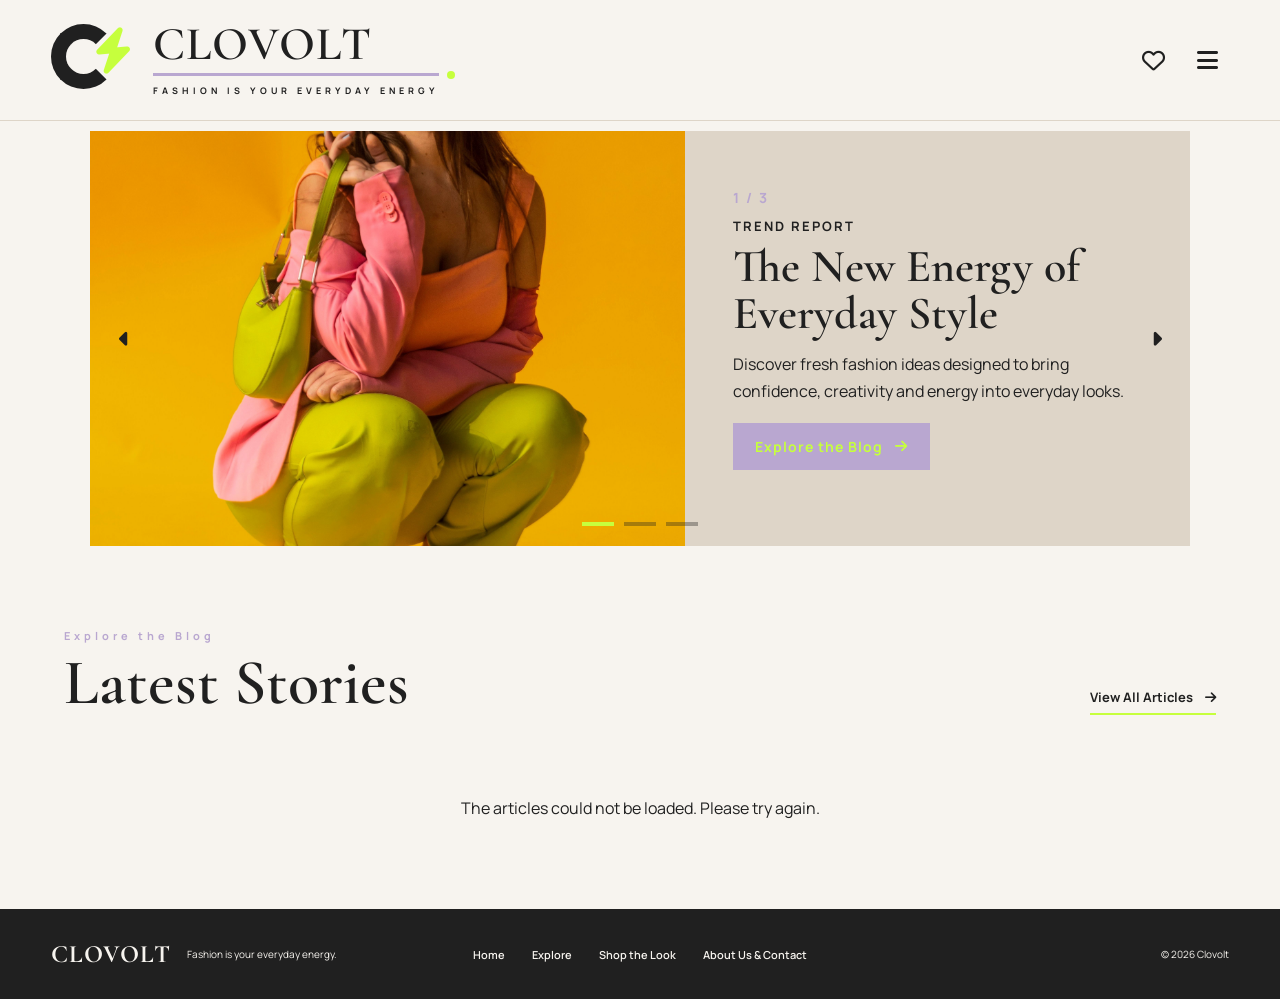
==== index.html @ 27a85ab6 "Add latest stories section A grid that everyday shows 3 different articles from articles.json" ====
<!DOCTYPE html>
<html lang="en">
    <head>
        <meta charset="UTF-8">

        <meta
            name="viewport"
            content="width=device-width, initial-scale=1.0"
        >


        <title>Clovolt | Fashion Blog</title>

        <link rel="preconnect" href="https://fonts.googleapis.com">

        <link
            rel="preconnect"
            href="https://fonts.gstatic.com"
            crossorigin
        >

        <link
            href="https://fonts.googleapis.com/css2?family=Cormorant+Garamond:wght@400;500;600;700&family=Manrope:wght@400;500;600;700&display=swap"
            rel="stylesheet"
        >

        <link
            rel="stylesheet"
            href="https://cdnjs.cloudflare.com/ajax/libs/font-awesome/6.7.2/css/all.min.css"
        >

        <link rel="stylesheet" href="css/style.css">
        <link rel="stylesheet" href="css/header.css">
        <link rel="stylesheet" href="css/footer.css">
    </head>

    <body>
        <div id="header-container"></div>

        <main>
            <section
                class="hero-carousel"
                id="hero-carousel"
                aria-label="Featured fashion stories">

                <div class="carousel-slides">
                    <article 
                        class="carousel-slide active"
                        aria-hidden="false">

                        <div class="slide-content">
                            <span class="slide-number">1 / 3</span>

                            <p class="slide-category">TREND REPORT</p>

                            <h1>The New Energy of Everyday Style</h1>

                            <p class="slide-description">
                                Discover fresh fashion ideas designed to bring
                                confidence, creativity and energy into everyday looks.
                            </p>

                            <a class="slide-link" href="explore.html">
                                Explore the Blog
                                <i
                                    class="fa-solid fa-arrow-right"
                                    aria-hidden="true"
                                ></i>
                            </a>
                        </div>

                        <div class="slide-image">
                            <img
                                src="images/hero/everyday-style.jpg"
                                alt="Everyday fashion style"
                                fetchpriority="high"
                            >
                        </div>
                    </article>

                    <article
                        class="carousel-slide"
                        aria-hidden="true">

                        <div class="slide-content">
                            <span class="slide-number">2 / 3</span>

                            <p class="slide-category">STYLE GUIDE</p>

                            <h2>Build a Wardrobe That Feels Like You</h2>

                            <p class="slide-description">
                                Create versatile outfits by combining timeless
                                pieces with details that express your personality.
                            </p>

                            <a class="slide-link" href="explore.html">
                                Read the Guide
                                <i
                                    class="fa-solid fa-arrow-right"
                                    aria-hidden="true"
                                ></i>
                            </a>
                        </div>

                        <div class="slide-image">
                            <img
                                src="images/hero/personal-wardrobe.jpg"
                                alt="A curated modern wardrobe"
                            >
                        </div>
                    </article>

                    <article
                        class="carousel-slide"
                        aria-hidden="true">

                        <div class="slide-content">
                            <span class="slide-number">3 / 3</span>

                            <p class="slide-category">SHOP THE LOOK</p>

                            <h2>Modern Minimalism, Styled Your Way</h2>

                            <p class="slide-description">
                                Explore a complete curated outfit and discover
                                the individual pieces behind the look.
                            </p>

                            <a class="slide-link" href="shop-the-look.html">
                                Shop the Look
                                <i
                                    class="fa-solid fa-arrow-right"
                                    aria-hidden="true"
                                ></i>
                            </a>
                        </div>

                        <div class="slide-image">
                            <img
                                src="images/hero/modern-minimalist.jpg"
                                alt="A modern minimalist outfit"
                            >
                        </div>
                    </article>
                </div>

                <button
                    class="carousel-arrow previous-slide"
                    type="button"
                    aria-label="Previous slide">

                    <i
                        class="fa-solid fa-caret-left"
                        aria-hidden="true"
                    ></i>
                </button>

                <button
                    class="carousel-arrow next-slide"
                    type="button"
                    aria-label="Next slide">

                    <i
                        class="fa-solid fa-caret-right"
                        aria-hidden="true"
                    ></i>
                </button>

                <div
                    class="carousel-indicators"
                    aria-label="Choose a slide">

                    <button
                        class="carousel-indicator active"
                        type="button"
                        data-slide-index="0"
                        aria-label="Show slide 1"
                        aria-current="true"
                    ></button>

                    <button
                        class="carousel-indicator"
                        type="button"
                        data-slide-index="1"
                        aria-label="Show slide 2"
                    ></button>

                    <button
                        class="carousel-indicator"
                        type="button"
                        data-slide-index="2"
                        aria-label="Show slide 3"
                    ></button>
                </div>
            </section>

            <section class="latest-posts">
                <div class="section-heading">
                    <div>
                        <p class="section-label">Explore the Blog</p>
                        <h2>Latest Stories</h2>
                    </div>

                    <a class="view-all-link" href="explore.html">
                        View All Articles

                        <i
                            class="fa-solid fa-arrow-right"
                            aria-hidden="true"
                        ></i>
                    </a>
                </div>

                <div
                    class="articles-grid"
                    id="latest-articles">

                    <p class="loading-message">
                        Loading latest articles...
                    </p>
                </div>
            </section>
        </main>

        <div id="footer-container"></div>

        <script src="js/header.js"></script>
        <script src="js/footer.js"></script>
        <script src="js/main.js"></script>
    </body>
</html>
---- css/style.css ----
:root {
    --warm-white: #f7f4ef;
    --charcoal-black: #202020;
    --soft-beige: #ded5c8;
    --electric-lime: #c6ff3d;
    --muted-lavender: #b9a7d0;

    --heading-font: "Cormorant Garamond", serif;
    --body-font: "Manrope", sans-serif;
}

* {
    margin: 0;
    padding: 0;
    box-sizing: border-box;
}

html {
    scroll-behavior: smooth;
}

body {
    background-color: var(--warm-white);
    color: var(--charcoal-black);
    font-family: var(--body-font);
    min-height: 100vh;
    display: flex;
    flex-direction: column;
}

main {
    flex: 1;
}

h1,
h2,
h3,
h4,
h5,
h6 {
    font-family: var(--heading-font);
}

a {
    text-decoration: none;
    color: inherit;
}

button {
    background: none;
    border: none;
    font: inherit;
    cursor: pointer;
}

.hero-carousel {
    position: relative;
    width: min(1100px, calc(100% - 48px));
    margin: 10px auto 32px;
    overflow: hidden;
    background-color: var(--soft-beige);
}

.carousel-slides {
    position: relative;
}

.carousel-slide {
    display: none;
    grid-template-columns: 1fr 0.85fr;
    height: 415px;
}

.carousel-slide.active {
    display: grid;
}

.slide-content {
    display: flex;
    flex-direction: column;
    justify-content: center;
    align-items: flex-start;
    padding: 28px 48px 48px;
}

.carousel-slide:nth-child(odd) .slide-image {
    order: -1;
}

.slide-image {
    height: 100%;
    overflow: hidden;
}

.slide-image img {
    width: 100%;
    height: 100%;
    object-fit: cover;
    object-position: center;
    display: block;
}

.slide-number {
    margin-bottom: 10px;
    color: var(--muted-lavender);
    font-size: 14px;
    font-weight: 700;
    letter-spacing: 2px;
}

.slide-category {
    margin-bottom: 8px;
    color: var(--charcoal-black);
    font-size: 13px;
    font-weight: 700;
    letter-spacing: 2px;
}

.slide-content h1,
.slide-content h2 {
    max-width: 480px;
    margin-bottom: 14px;
    color: var(--charcoal-black);
    font-size: 46px;
    font-weight: 600;
    line-height: 47px;
}

.slide-description {
    max-width: 480px;
    margin-bottom: 18px;
    color: var(--charcoal-black);
    font-size: 16px;
    line-height: 27px;
}

.slide-link {
    display: inline-flex;
    align-items: center;
    gap: 12px;
    padding: 14px 22px;
    background-color: var(--muted-lavender);
    color: var(--electric-lime);
    font-size: 14px;
    font-weight: 700;
    letter-spacing: 1px;
    transition: 
        background-color 0.3s ease,
        color 0.3s ease,
        transform 0.3s ease;
}

.slide-link:hover {
    background-color: var(--electric-lime);
    color: var(--muted-lavender);
    transform: translateY(-2px);
}

.carousel-arrow {
    position: absolute;
    top: 50%;
    z-index: 2;
    width: 48px;
    height: 48px;
    background-color: transparent;
    color: var(--charcoal-black);
    font-size: 22px;
    transform: translateY(-50%);
    transition: 
        background-color 0.3s ease,
        color 0.3s ease;
}

.carousel-arrow:hover {
    color: var(--muted-lavender);
    background-color: var(--electric-lime);
}

.previous-slide {
    left: 10px;
}

.next-slide {
    right: 10px;
}

.carousel-indicators {
    position: absolute;
    bottom: 20px;
    left: 50%;
    z-index: 2;
    display: flex;
    gap: 10px;
    transform: translateX(-50%);
}

.carousel-indicator {
    width: 32px;
    height: 4px;
    background-color: var(--charcoal-black);
    opacity: 0.35;
    transition: 
        background-color 0.3s ease,
        opacity 0.3s ease;
}

.carousel-indicator.active {
    background-color: var(--electric-lime);
    opacity: 1;
}

.carousel-indicator:hover {
    opacity: 1;
}

.slide-link:focus-visible,
.carousel-arrow:focus-visible,
.carousel-indicator:focus-visible {
    outline: 3px solid var(--electric-lime);
    outline-offset: 3px;
}

.latest-posts {
    width: min(1400px, 90%);
    margin: 0 auto;
    padding: 50px 0 50px;
}

.section-heading {
    margin-bottom: 42px;
    display: flex;
    justify-content: space-between;
    align-items: end;
    gap: 30px;
}

.section-label {
    color: var(--muted-lavender);
    letter-spacing: 4px;
    font-size: 11px;
    font-weight: 700;
    margin-bottom: 8px;
}

.section-heading h2 {
    margin: 0;
    font-size: clamp(42px, 5vw, 65px);
    font-weight: 600;
    line-height: 1;
}

.view-all-link {
    padding-bottom: 7px;
    display: flex;
    align-items: center;
    gap: 12px;
    font-size: 13px;
    font-weight: 700;
    border-bottom: 2px solid var(--electric-lime);
}

.view-all-link:hover {
    color: var(--muted-lavender);
}

.articles-grid {
    display: grid;
    grid-template-columns: repeat(3, 1fr);
    gap: 28px;
}

.article-card {
    background-color: var(--warm-white);
}

.article-image {
    position: relative;
    height: 430px;
    overflow: hidden;
    background-color: var(--soft-beige);
}

.article-image img {
    width: 100%;
    height: 100%;
    display: block;
    object-fit: cover;
    transform: transform 0.5s ease;
}

.article-card:hover .article-image img {
    transform: scale(1.04);
}

.article-category {
    position: absolute;
    left: 18px;
    bottom: 18px;
    padding: 8px 12px;
    color: var(--muted-lavender);
    background-color: var(--electric-lime);
    font-size: 10px;
    font-weight: 700;
    letter-spacing: 1.5px;
    text-transform: uppercase;
}

.article-favorite {
    position: absolute;
    top: 18px;
    right: 18px;
    width: 42px;
    height: 42px;
    color: var(--charcoal-black);
    background-color: var(--warm-white);
    font-size: 19px;
    border-radius: 50%;
    transition: 
        color 0.3s ease,
        background-color 0.3s ease;
}

.article-favorite:hover {
    color: var(--muted-lavender);
    background-color: var(--electric-lime);
}

.article-content {
    padding: 25px 5px;
}

.article-meta {
    margin-bottom: 14px;
    display: flex;
    gap: 18px;
    color: var(--charcoal-black);
    font-size: 11px;
    font-weight: 600;
    text-transform: uppercase;
}

.article-content h3 {
    margin-bottom: 13px;
    font-size: 31px;
    font-weight: 600;
    line-height: 1.05;
}

.article-excerpt {
    margin-bottom: 20px;
    color: var(--charcoal-black);
    font-size: 14px;
    line-height: 1.7;
}

.read-article-link {
    display: inline-flex;
    align-items: center;
    gap: 10px;
    font-size: 12px;
    font-weight: 700;
    letter-spacing: 1px;
    transition: 
        gap 0.3s ease,
        color 0.3s ease;
}

.read-article-link:hover {
    gap: 16px;
    color: var(--muted-lavender);
}

.loading-message,
.error-message {
    grid-column: 1 / -1;
    padding: 40px;
    text-align: center;
}

@media (max-width: 900px) {
    .hero-carousel {
        width: calc(100% - 32px);
        margin: 10px auto 32px;
    }

    .carousel-slide {
        grid-template-columns: 1fr;
        height: auto;
    }

    .carousel-slide .slide-image {
        order: -1;
    }

    .slide-image {
        width: 100%;
        min-height: 0;
        height: 400px;
    }

    .slide-content {
        height: auto;
        min-height: 400px;
        padding: 40px 48px 70px;
    }

    .slide-content h1,
    .slide-content h2 {
        max-width: 600px;
        font-size: 50px;
        line-height: 52px;
    }

    .slide-description {
        max-width: 560px;
    }

    .carousel-arrow {
        top: 200px;
    }

    .articles-grid {
        grid-template-columns: 1fr;
    }

    .article-card {
        width: 100%;
        max-width: 650px;
        justify-self: center;
    }

    .article-image {
        height: 500px;
    }
}

@media (max-width: 600px) {
    .hero-carousel {
        width: 100%;
        margin: 10px 0;
    }

    .carousel-slide {
        grid-template-columns: 1fr;
        height: auto;
    }

    .slide-image {
        min-height: 0;
        height: 260px;
    }

    .slide-content {
        height: auto;
        min-height: 260px;
        padding: 10px 20px 40px;
    }

    .slide-content h1,
    .slide-content h2 {
        font-size: 25px;
        line-height: 25px;
    }

    .slide-description {
        font-size: 15px;
        line-height: 25px;
    }

    .slide-link {
        padding: 13px 18px;
        font-size: 13px;
    }

    .carousel-arrow {
        top: 130px;
        width: 42px;
        height: 42px;
        font-size: 20px;
    }

    .previous-slide {
        left: 10px;
    }

    .next-slide {
        right: 10px;
    }

    .carousel-indicators {
        bottom: 16px;
    }

    .carousel-indicator {
        width: 26px;
    }

    .latest-posts {
        width: calc(100% - 32px);
        padding: 55px 0 75px;
    }

    .section-heading {
        align-items: flex-start;
        flex-direction: column;
        gap: 20px;
        margin-bottom: 32px;
    }

    .section-heading h2 {
        font-size: 42px;
    }

    .article-card {
        max-width: none;
    }

    .article-image {
        height: 390px;
    }

    .article-content h3 {
        font-size: 27px;
    }
}
---- css/header.css ----
#header-container {
    width: 100%;
    position: sticky;
    top: 0;
    z-index: 1000;
}

.site-header {
    width: 100%;
    background-color: var(--warm-white);
    border-bottom: 1px solid var(--soft-beige);
}

.header-top {
    min-height: 120px;
    padding: 20px 4%;
    display: flex;
    justify-content: space-between;
    align-items: center;
    gap: 30px;
}

.logo {
    display: flex;
    align-items: center;
    gap: 14px;
    flex-shrink: 0;
}

.logo-symbol {
    width: 88px;
    height: 72px;
    position: relative;
    flex-shrink: 0;
}

.letter-c {
    width: 65px;
    height: 65px;
    border: 15px solid var(--charcoal-black);
    border-radius: 50%;
    border-right-color: transparent;
}

.lightning-bolt {
    position: absolute;
    top: 4px;
    left: 42px;
    color: var(--electric-lime);
    font-size: 45px;
    transform: rotate(-5deg);
}

.logo-content {
    display: flex;
    flex-direction: column;
    align-items: flex-start;
}

.logo-name {
    font-family: var(--heading-font);
    font-size: 47px;
    font-weight: 600;
    line-height: 0.9;
    letter-spacing: 1px;
    white-space: nowrap;
}

.logo-line {
    position: relative;
    width: 100%;
    height: 3px;
    margin: 8px 0;
    background-color: var(--muted-lavender);
}

.logo-line::after {
    content: "";
    position: absolute;
    top: 50%;
    right: -16px;
    width: 8px;
    height: 8px;
    background-color: var(--electric-lime);
    border-radius: 50%;
    transform: translateY(-50%);
}

.logo-motto {
    font-family: var(--body-font);
    font-size: 9px;
    font-weight: 700;
    letter-spacing: 4px;
    white-space: nowrap;
}

.header-actions {
    display: flex;
    align-items: center;
    gap: 12px;
    flex-shrink: 0;
}

.favorites-link {
    display: flex;
    justify-content: center;
    align-items: center;
    width: 42px;
    height: 42px;
    color: var(--charcoal-black);
    font-size: 23px;
    border-radius: 50%;
    transition: 
        color 0.3s ease,
        background-color 0.3s ease,
        transform 0.3s ease;
}

.favorites-link:hover {
    background-color: var(--electric-lime);
    color: var(--muted-lavender);
    transform: scale(1.05);
}

.menu-button {
    display: flex;
    justify-content: center;
    align-items: center;
    width: 42px;
    height: 42px;
    color: var(--charcoal-black);
    font-size: 24px;
    border-radius: 50%;
    transition: 
        color 0.3s ease,
        background-color 0.3s ease,
        transform 0.3s ease;
}

.menu-button:hover {
    background-color: var(--electric-lime);
    color: var(--muted-lavender);
    transform: scale(1.05);
}

.navigation-menu {
    display: none;
    padding: 24px 4%;
    background-color: var(--muted-lavender);
}

.navigation-menu.open {
    display: flex;
    justify-content: center;
    align-items: center;
    gap: 45px;
}

.navigation-menu a {
    color: var(--warm-white);
    font-size: 15px;
    font-weight: 600;
    letter-spacing: 1px;
    transition: color 0.3s ease;
}

.navigation-menu a:hover {
    color: var(--electric-lime);
}

@media (max-width: 768px) {
    .header-top {
        min-height: 90px;
        padding: 15px 4%;
        gap: 15px;
    }

    .logo-symbol {
        width: 64px;
        height: 52px;
    }

    .letter-c {
        width: 47px;
        height: 47px;
        border-width: 11px;
    }

    .lightning-bolt {
        top: 3px;
        left: 30px;
        font-size: 32px;
    }

    .logo-name {
        font-size: 32px;
    }

    .logo-line {
        margin: 6px 0;
    }

    .logo-motto {
        font-size: 6px;
        letter-spacing: 2.2px;
    }

    .header-actions {
        gap: 6px;
    }

    .favorites-link,
    .menu-button {
        width: 36px;
        height: 36px;
        font-size: 20px;
    }

    .navigation-menu.open {
        flex-direction: column;
        gap: 20px;
    }
}

@media (max-width: 520px) {
    .logo-motto,
    .logo-line {
        display: none;
    }

    .logo {
        gap: 8px;
    }

    .logo-symbol {
        width: 50px;
        height: 43px;
    }

    .letter-c {
        width: 40px;
        height: 40px;
        border-width: 9px;
    }

    .lightning-bolt {
        top: 3px;
        left: 25px;
        font-size: 27px;
    }

    .logo-name {
        font-size: 29px;
    }

    .header-top {
        padding: 12px 3%;
    }
}
---- css/footer.css ----
.site-footer {
    width: 100%;
    padding: 30px 4%;
    display: grid;
    grid-template-columns: 1fr auto 1fr;
    align-items: center;
    gap: 40px;
    color: var(--warm-white);
    background-color: var(--charcoal-black);
}

.footer-brand {
    grid-column: 1;
    justify-self: start;
    display: flex;
    align-items: center;
    gap: 16px;
}

.footer-logo {
    font-family: var(--heading-font);
    color: var(--warm-white);
    font-size: 25px;
    font-weight: 700;
    letter-spacing: 1px;
    white-space: nowrap;
    transition: color 0.3s ease;
}

.footer-logo:hover {
    color: var(--electric-lime);
}

.footer-brand p {
    color: var(--warm-white);
    font-size: 10px;
    line-height: 1.5;
    white-space: nowrap;
}

.footer-navigation {
    grid-column: 2;
    justify-self: center;
    display: flex;
    align-items: center;
    justify-content: center;
    gap: 27px;
}

.footer-navigation a {
    color: var(--warm-white);
    font-size: 11px;
    font-weight: 600;
    white-space: nowrap;
    transition: color 0.3s ease;
}

.footer-navigation a:hover {
    color: var(--electric-lime);
}

.footer-copyright {
    grid-column: 3;
    justify-self: end;
    color: var(--warm-white);
    font-size: 10px;
    line-height: 1.5;
    white-space: nowrap;
}

@media (max-width: 850px) {
    .site-footer {
        grid-template-columns: 1fr;
        justify-items: center;
        row-gap: 24px;
        padding: 30px 5%;
        text-align: center;
    }

    .footer-brand {
        grid-column: 1;
        grid-row: 1;
        justify-self: center;
        flex-direction: column;
        gap: 5px;
    }

    .footer-navigation {
        grid-column: 1;
        grid-row: 2;
        justify-self: center;
        flex-wrap: wrap;
        gap: 16px 24px;
    }

    .footer-copyright {
        grid-column: 1;
        grid-row: 3;
        justify-self: center;
    }
}
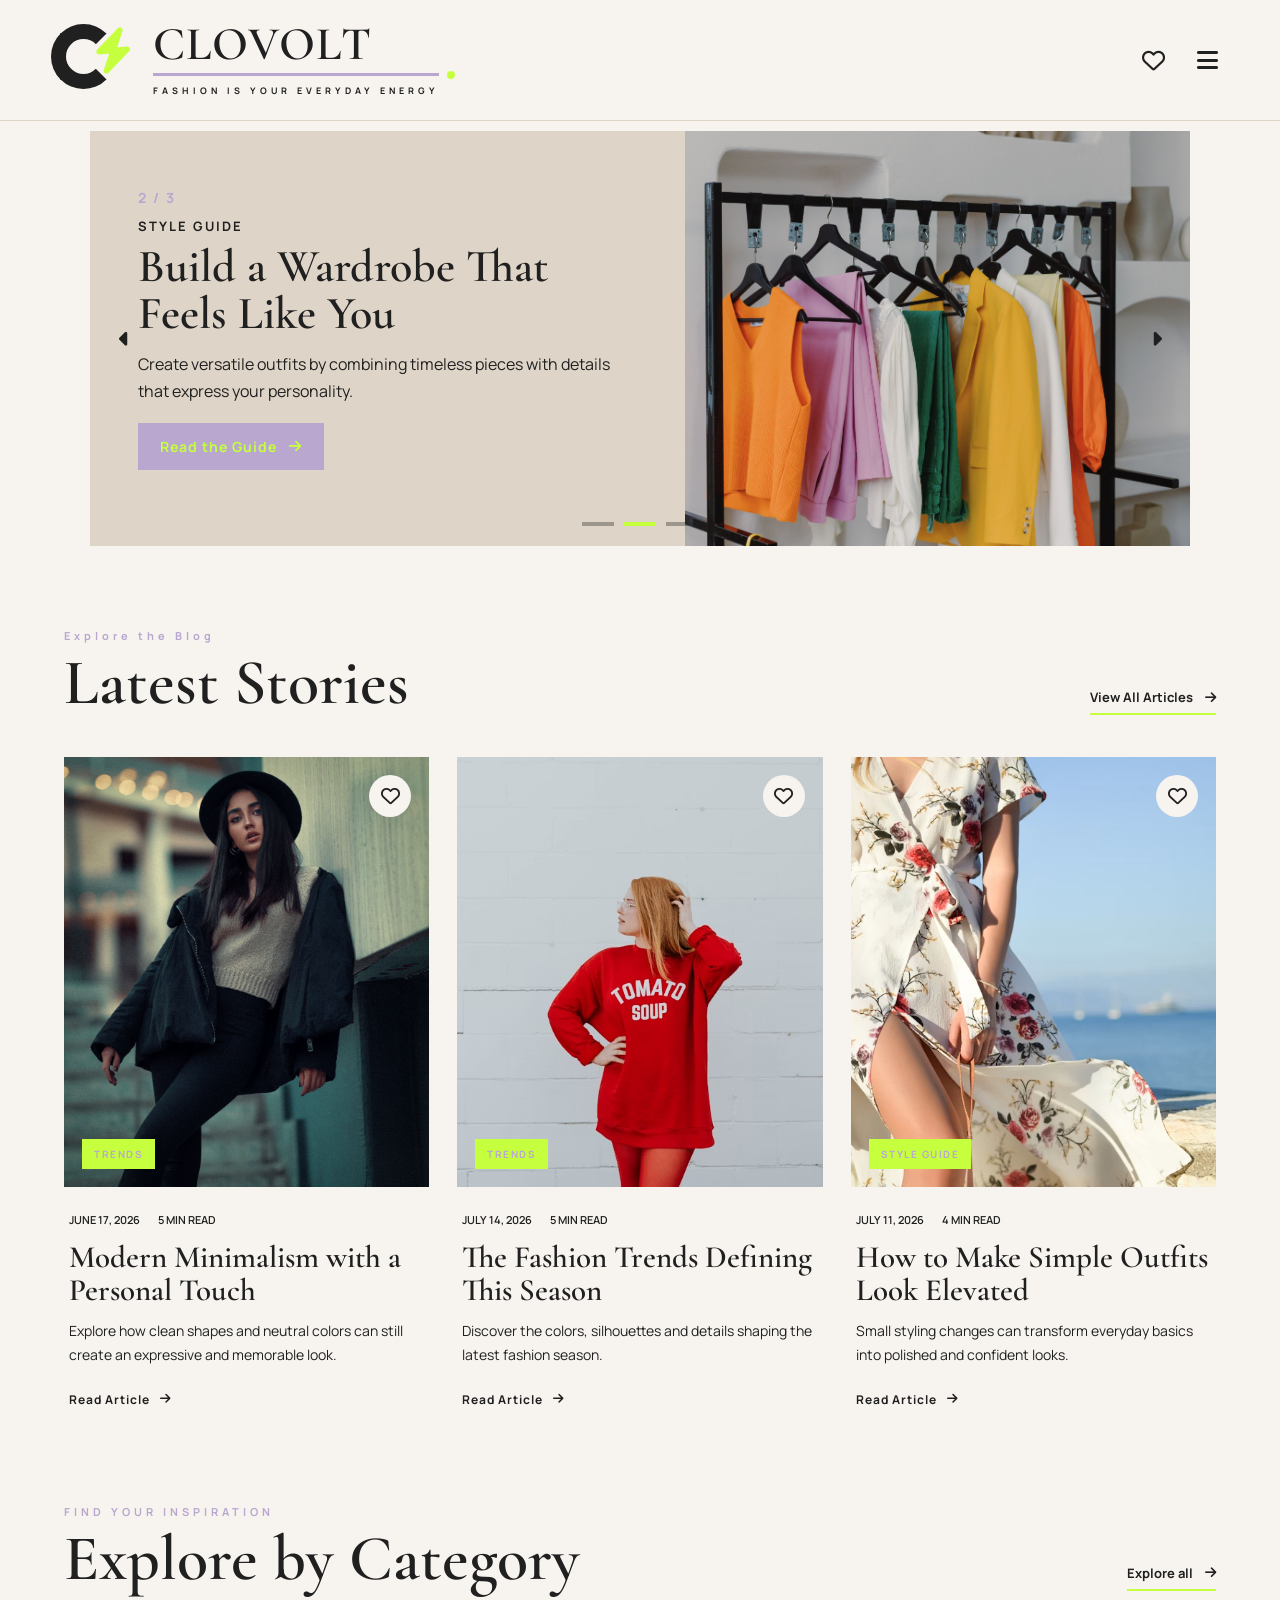
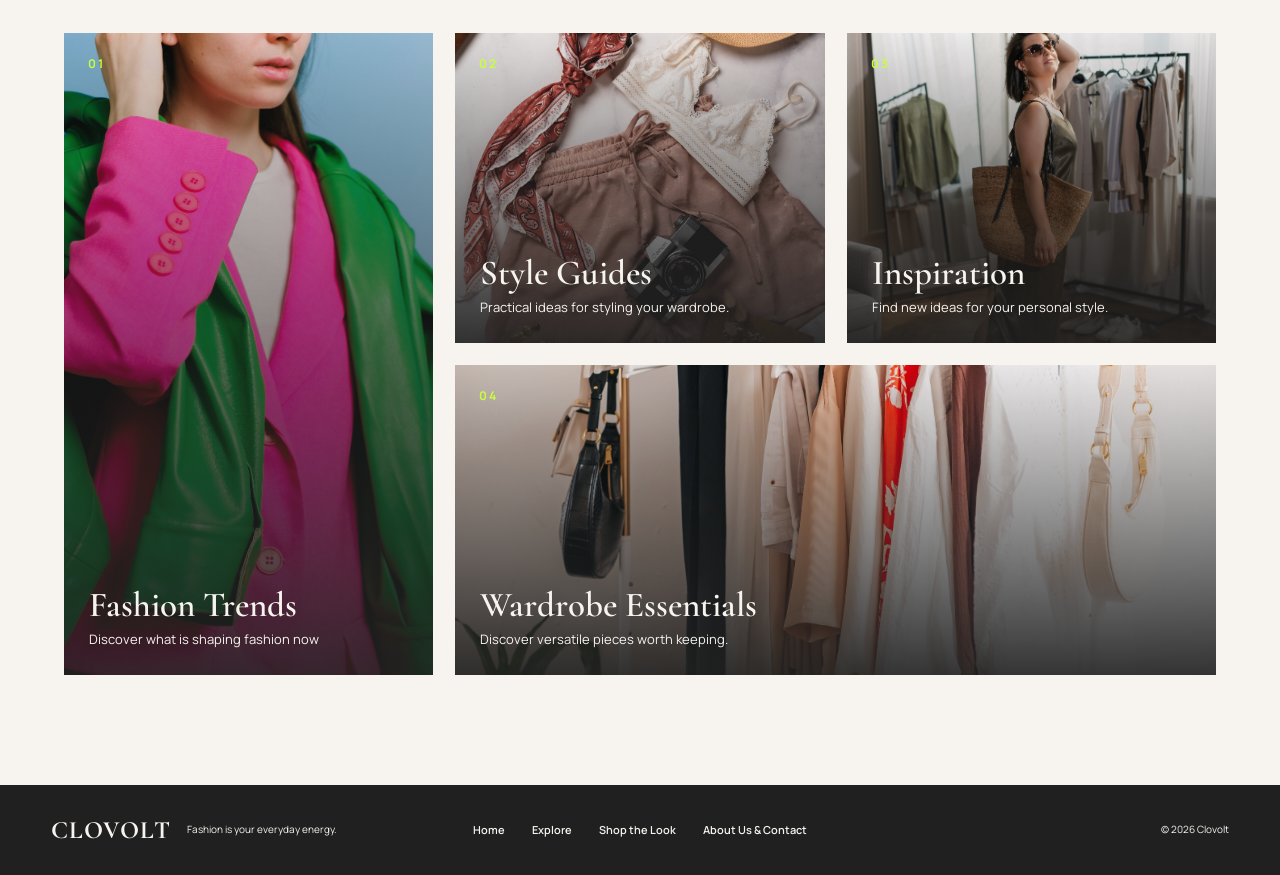
==== commit 952e29e4: "Add explore by category section Created a responsive category grid with image overlays, hover effect" ====
--- a/index.html
+++ b/index.html
@@ -221,6 +221,137 @@
                     </p>
                 </div>
             </section>
+
+            <section class="categories-section">
+                <div class="section-heading">
+                    <div>
+                        <p class="section-label">FIND YOUR INSPIRATION</p>
+
+                        <h2>Explore by Category</h2>
+                    </div>
+
+                    <a 
+                        class="view-all-link"
+                        href="explore.html">
+
+                        Explore all
+                        
+                        <i
+                            class="fa-solid fa-arrow-right"
+                            aria-hidden="true"
+                        ></i>
+                    </a>
+                </div>
+
+                <div class="categories-grid">
+                    <a
+                        class="category-card category-card-large"
+                        href="explore.html?category=Trends">
+
+                        <img
+                            src="images/categories/trends.jpg"
+                            alt="Modern seasonal fashion trends."
+                        >
+
+                        <div class="category-overlay"></div>
+
+                        <div class="category-content">
+                            <span>01</span>
+
+                            <h3>Fashion Trends</h3>
+
+                            <p>Discover what is shaping fashion now</p>
+
+                            <div class="category-arrow">
+                                <i
+                                    class="fa-solid fa-arrow-right"
+                                    aria-hidden="true"
+                                ></i>
+                            </div>
+                        </div>
+                    </a>
+
+                    <a
+                        class="category-card"
+                        href="explore.html?category=StyleGuide">
+                        
+                        <img
+                            src="images/categories/style-guides.jpg"
+                            alt="Clothing prepared for a fashion style guide"
+                        >
+
+                        <div class="category-overlay"></div>
+
+                        <div class="category-content">
+                            <span>02</span>
+
+                            <h3>Style Guides</h3>
+
+                            <p>Practical ideas for styling your wardrobe.</p>
+
+                            <div class="category-arrow">
+                                <i
+                                    class="fa-solid fa-arrow-right"
+                                    aria-hidden="true"
+                                ></i>
+                            </div>
+                        </div>
+                    </a>
+
+                    <a
+                        class="category-card"
+                        href="explore.html?category=Inspiration">
+                        <img
+                            src="images/categories/inspiration.jpg"
+                            alt="Creative fashion and outfit inspiration."
+                        >
+
+                        <div class="category-overlay"></div>
+
+                        <div class="category-content">
+                            <span>03</span>
+
+                            <h3>Inspiration</h3>
+
+                            <p>Find new ideas for your personal style.</p>
+
+                            <div class="category-arrow">
+                                <i
+                                    class="fa-solid fa-arrow-right"
+                                    aria-hidden="true"
+                                ></i>
+                            </div>
+                        </div>
+                    </a>
+
+                    <a
+                        class="category-card category-card-wide"
+                        href="explore.html?category=WardrobeEssentials">
+
+                        <img
+                            src="images/categories/wardrobe-essentials.jpg"
+                            alt="Versatile wardrobe essentials."
+                        >
+
+                        <div class="category-overlay"></div>
+
+                        <div class="category-content">
+                            <span>04</span>
+
+                            <h3>Wardrobe Essentials</h3>
+
+                            <p>Discover versatile pieces worth keeping.</p>
+
+                            <div class="category-arrow">
+                                <i
+                                    class="fa-solid fa-arrow-right"
+                                    aria-hidden="true"
+                                ></i>
+                            </div>
+                        </div>
+                    </a>
+                </div>
+            </section>
         </main>
 
         <div id="footer-container"></div>
--- a/css/style.css
+++ b/css/style.css
@@ -325,6 +325,11 @@
     background-color: var(--electric-lime);
 }
 
+.article-favorite.saved {
+    color: var(--muted-lavender);
+    background-color: var(--electric-lime);
+}
+
 .article-content {
     padding: 25px 5px;
 }
@@ -377,6 +382,121 @@
     text-align: center;
 }
 
+.categories-section {
+    width: min(1400px, 90%);
+    margin: 0 auto;
+    padding: 20px 0 110px;
+}
+
+.categories-grid {
+    display: grid;
+    grid-template-columns: repeat(3, 1fr);
+    grid-template-rows: 310px 310px;
+    gap: 22px;
+}
+
+.category-card {
+    position: relative;
+    display: block;
+    overflow: hidden;
+    color: var(--warm-white);
+    background-color: var(--charcoal-black);
+}
+
+.category-card-large {
+    grid-row: 1 / 3;
+}
+
+.category-card-wide {
+    grid-column: 2 / 4;
+}
+
+.category-card img {
+    width: 100%;
+    height: 100%;
+    display: block;
+    object-fit: cover;
+    transition: transform 0.6s ease;
+}
+
+.category-card:hover img {
+    transform: scale(1.07);
+}
+
+.category-overlay {
+    position: absolute;
+    inset: 0;
+    background: linear-gradient(
+        to top,
+        rgba(32, 32, 32, 0.9),
+        rgba(32, 32, 32, 0.05)
+    );
+    transition: background 0.4s ease;
+}
+
+.category-card:hover .category-overlay {
+    background: linear-gradient(
+        to top,
+        rgba(32, 32, 32, 0.95),
+        rgba(32, 32, 32, 0.2)
+    );
+}
+
+.category-content {
+    position: absolute;
+    inset: 0;
+    padding: 25px;
+    display: flex;
+    flex-direction: column;
+    justify-content: flex-end;
+}
+
+.category-content > span {
+    position: absolute;
+    top: 22px;
+    left: 24px;
+    color: var(--electric-lime);
+    font-size: 12px;
+    font-weight: 700;
+    letter-spacing: 2px;
+}
+
+.category-content h3 {
+    margin-bottom: 7px;
+    color: var(--warm-white);
+    font-size: 35px;
+    font-weight: 600;
+    line-height: 1;
+}
+
+.category-content p {
+    max-width: 390px;
+    margin: 0;
+    color: var(--warm-white);
+    font-size: 13px;
+    line-height: 1.5;
+}
+
+.category-arrow {
+    position: absolute;
+    right: 24px;
+    bottom: 24px;
+    width: 43px;
+    height: 43px;
+    display: flex;
+    align-items: center;
+    justify-content: center;
+    color: var(--muted-lavender);
+    background-color: var(--electric-lime);
+    border-radius: 50%;
+    transform: translateX(70px);
+    transition: transform 0.4s ease;
+}
+
+.category-card:hover .category-arrow {
+    transform: translateX(0);
+}
+
 @media (max-width: 900px) {
     .hero-carousel {
         width: calc(100% - 32px);
@@ -432,6 +552,20 @@
     .article-image {
         height: 500px;
     }
+
+    .categories-grid {
+        grid-template-columns: repeat(2, 1fr);
+        grid-template-rows: 450px 310px 310px;
+    }
+
+    .category-card-large {
+        grid-column: 1 / 3;
+        grid-row: auto;
+    }
+
+    .category-card-wide {
+        grid-column: 1 / 3;
+    }
 }
 
 @media (max-width: 600px) {
@@ -522,4 +656,34 @@
     .article-content h3 {
         font-size: 27px;
     }
+
+    .categories-section {
+        width: calc(100% - 32px);
+        padding: 60px 0 80px;
+    }
+
+    .categories-grid {
+        grid-template-columns: 1fr;
+        grid-template-rows: repeat(4, 390px);
+    }
+
+    .category-card-large,
+    .category-card-wide {
+        grid-column: auto;
+        grid-row: auto;
+    }
+
+    .category-content {
+        padding: 22px;
+    }
+
+    .category-content h3 {
+        font-size: 30px;
+    }
+
+    .category-arrow {
+        right: 20px;
+        bottom: 20px;
+        transform: translateX(0);
+    }
 }
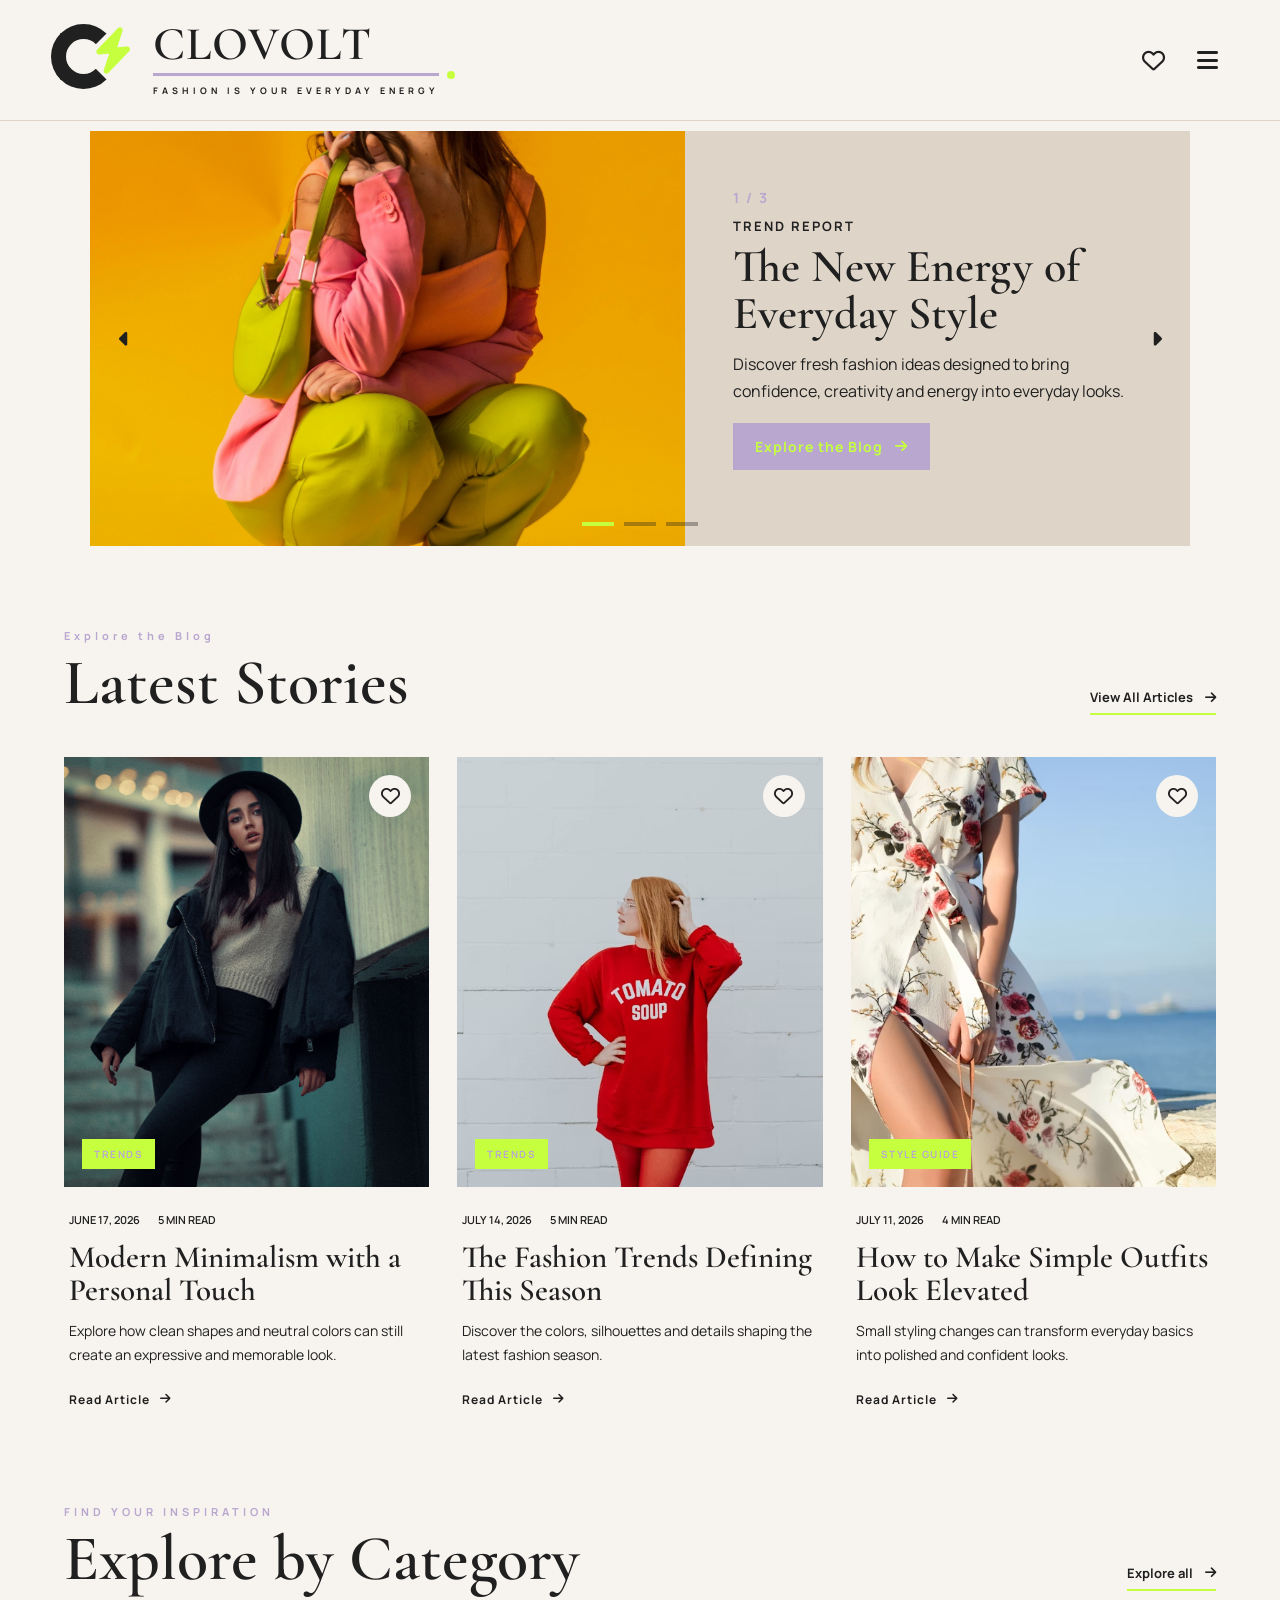
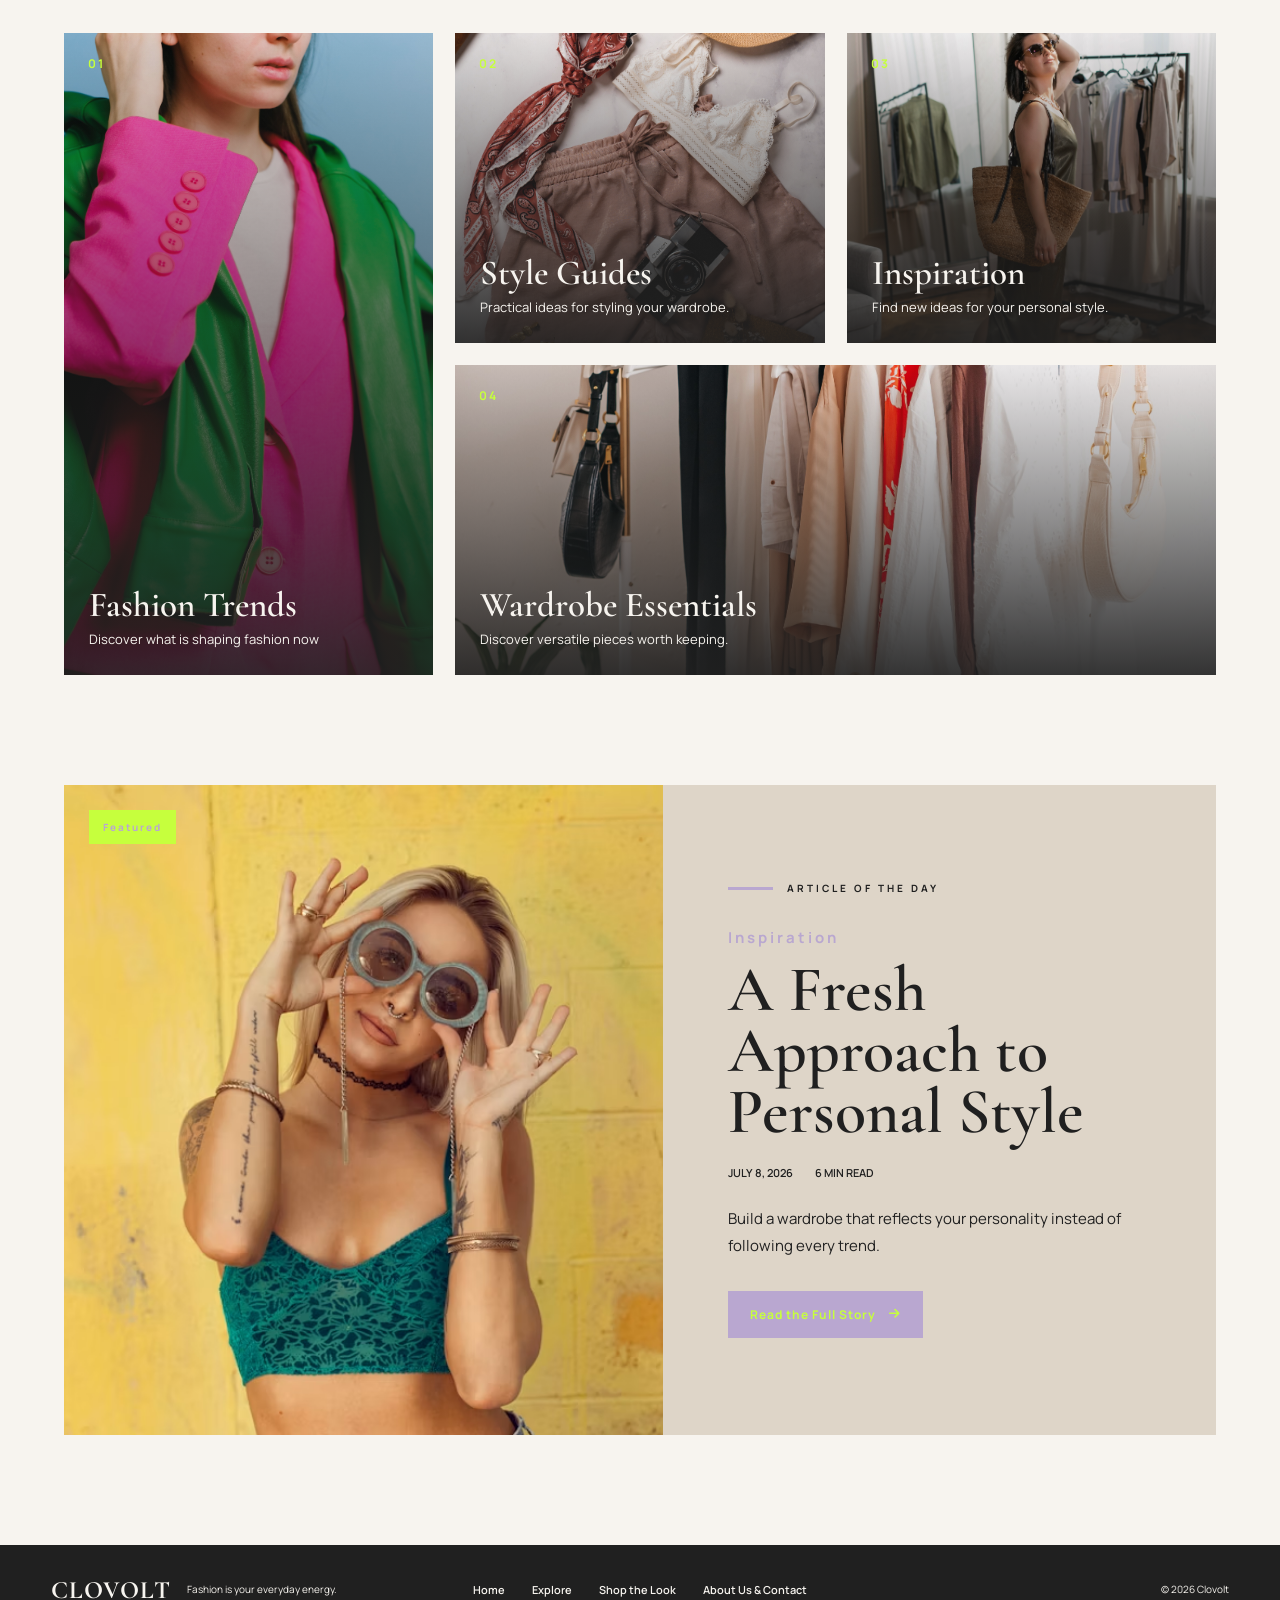
==== commit 52b6f818: "Add dynamic article of the day Added a responsive daily featured article using data from articles.js" ====
--- a/index.html
+++ b/index.html
@@ -352,6 +352,13 @@
                     </a>
                 </div>
             </section>
+
+            <section
+                class="article-of-day"
+                id="article-of-day">
+                
+                <p class="loading-message">Loading article of the day...</p>
+            </section>
         </main>
 
         <div id="footer-container"></div>
--- a/css/style.css
+++ b/css/style.css
@@ -497,6 +497,132 @@
     transform: translateX(0);
 }
 
+.article-of-day {
+    width: min(1400px, 90%);
+    min-height: 650px;
+    margin: 0 auto 110px;
+    display: grid;
+    grid-template-columns: 52% 48%;
+    background-color: var(--soft-beige);
+}
+
+.article-of-day-image {
+    position: relative;
+    min-height: 650px;
+    overflow: hidden;
+    background-color: var(--charcoal-black);
+}
+
+.article-of-day-image img {
+    position: absolute;
+    width: 100%;
+    height: 100%;
+    display: block;
+    object-fit: cover;
+    object-position: center;
+    transition: transform 0.7s ease;
+}
+
+.article-of-day:hover .article-of-day-image img {
+    transform: scale(1.03);
+}
+
+.featured-badge {
+    position: absolute;
+    top: 25px;
+    left: 25px;
+    padding: 10px 14px;
+    color: var(--muted-lavender);
+    background-color: var(--electric-lime);
+    font-size: 10px;
+    font-weight: 700;
+    letter-spacing: 2px;
+}
+
+.article-of-day-content {
+    padding: 65px;
+    display: flex;
+    flex-direction: column;
+    justify-content: center;
+    align-items: flex-start;
+}
+
+.article-day-heading {
+    margin-bottom: 32px;
+    display: flex;
+    align-items: center;
+    gap: 14px;
+}
+
+.article-day-heading span {
+    width: 45px;
+    height: 3px;
+    background-color: var(--muted-lavender);
+}
+
+.article-day-heading p {
+    margin: 0;
+    font-size: 10px;
+    font-weight: 700;
+    letter-spacing: 3px;
+}
+
+.article-day-category {
+    margin-bottom: 12px;
+    color: var(--muted-lavender);
+    font-size: 15px;
+    font-weight: 700;
+    letter-spacing: 3px;
+}
+
+.article-of-day-content h2 {
+    margin-bottom: 22px;
+    font-size: clamp(45px, 5vw, 72px);
+    font-weight: 600;
+    line-height: 0.95;
+}
+
+.article-day-meta {
+    margin-bottom: 25px;
+    display: flex;
+    flex-wrap: wrap;
+    gap: 10px 22px;
+    color: var(--charcoal-black);
+    font-size: 11px;
+    font-weight: 600;
+    text-transform: uppercase;
+}
+
+.article-day-description {
+    max-width: 560px;
+    margin-bottom: 32px;
+    color: var(--charcoal-black);
+    font-size: 15px;
+    line-height: 1.8;
+}
+
+.article-day-button {
+    padding: 15px 22px;
+    display: inline-flex;
+    align-items: center;
+    gap: 13px;
+    color: var(--electric-lime);
+    background-color: var(--muted-lavender);
+    font-size: 12px;
+    font-weight: 700;
+    letter-spacing: 1px;
+    transition: 
+        gap 0.3s ease,
+        color 0.3s ease,
+        background-color 0.3s ease;
+}
+
+.article-day-button:hover {
+    gap: 20px;
+    color: var(--muted-lavender);
+    background-color: var(--electric-lime);
+}
+
 @media (max-width: 900px) {
     .hero-carousel {
         width: calc(100% - 32px);
@@ -566,6 +692,22 @@
     .category-card-wide {
         grid-column: 1 / 3;
     }
+
+    .article-of-day {
+        grid-template-columns: 1fr;
+    }
+
+    .article-of-day-image {
+        min-height: 550px;
+    }
+
+    .article-of-day-content {
+        padding: 55px;
+    }
+
+    .article-of-day-content h2 {
+        font-size: 58px;
+    }
 }
 
 @media (max-width: 600px) {
@@ -686,4 +828,48 @@
         bottom: 20px;
         transform: translateX(0);
     }
+
+    .article-of-day {
+        width: calc(100% - 32px);
+        margin-bottom: 80px;
+    }
+
+    .article-of-day-image {
+        min-height: 390px;
+    }
+
+    .article-of-day-content {
+        padding: 38px 24px;
+    }
+
+    .article-day-heading {
+        margin-bottom: 25px;
+    }
+
+    .article-of-day-content h2 {
+        margin-bottom: 18px;
+        font-size: 42px;
+        line-height: 1;
+    }
+
+    .article-day-meta {
+        margin-bottom: 20px;
+        gap: 8px 16px;
+    }
+
+    .article-day-description {
+        margin-bottom: 27px;
+        font-size: 14px;
+        line-height: 1.7;
+    }
+
+    .article-day-button {
+        padding: 14px 18px;
+        font-size: 11px;
+    }
+
+    .featured-badge {
+        top: 18px;
+        left: 18px;
+    }
 }
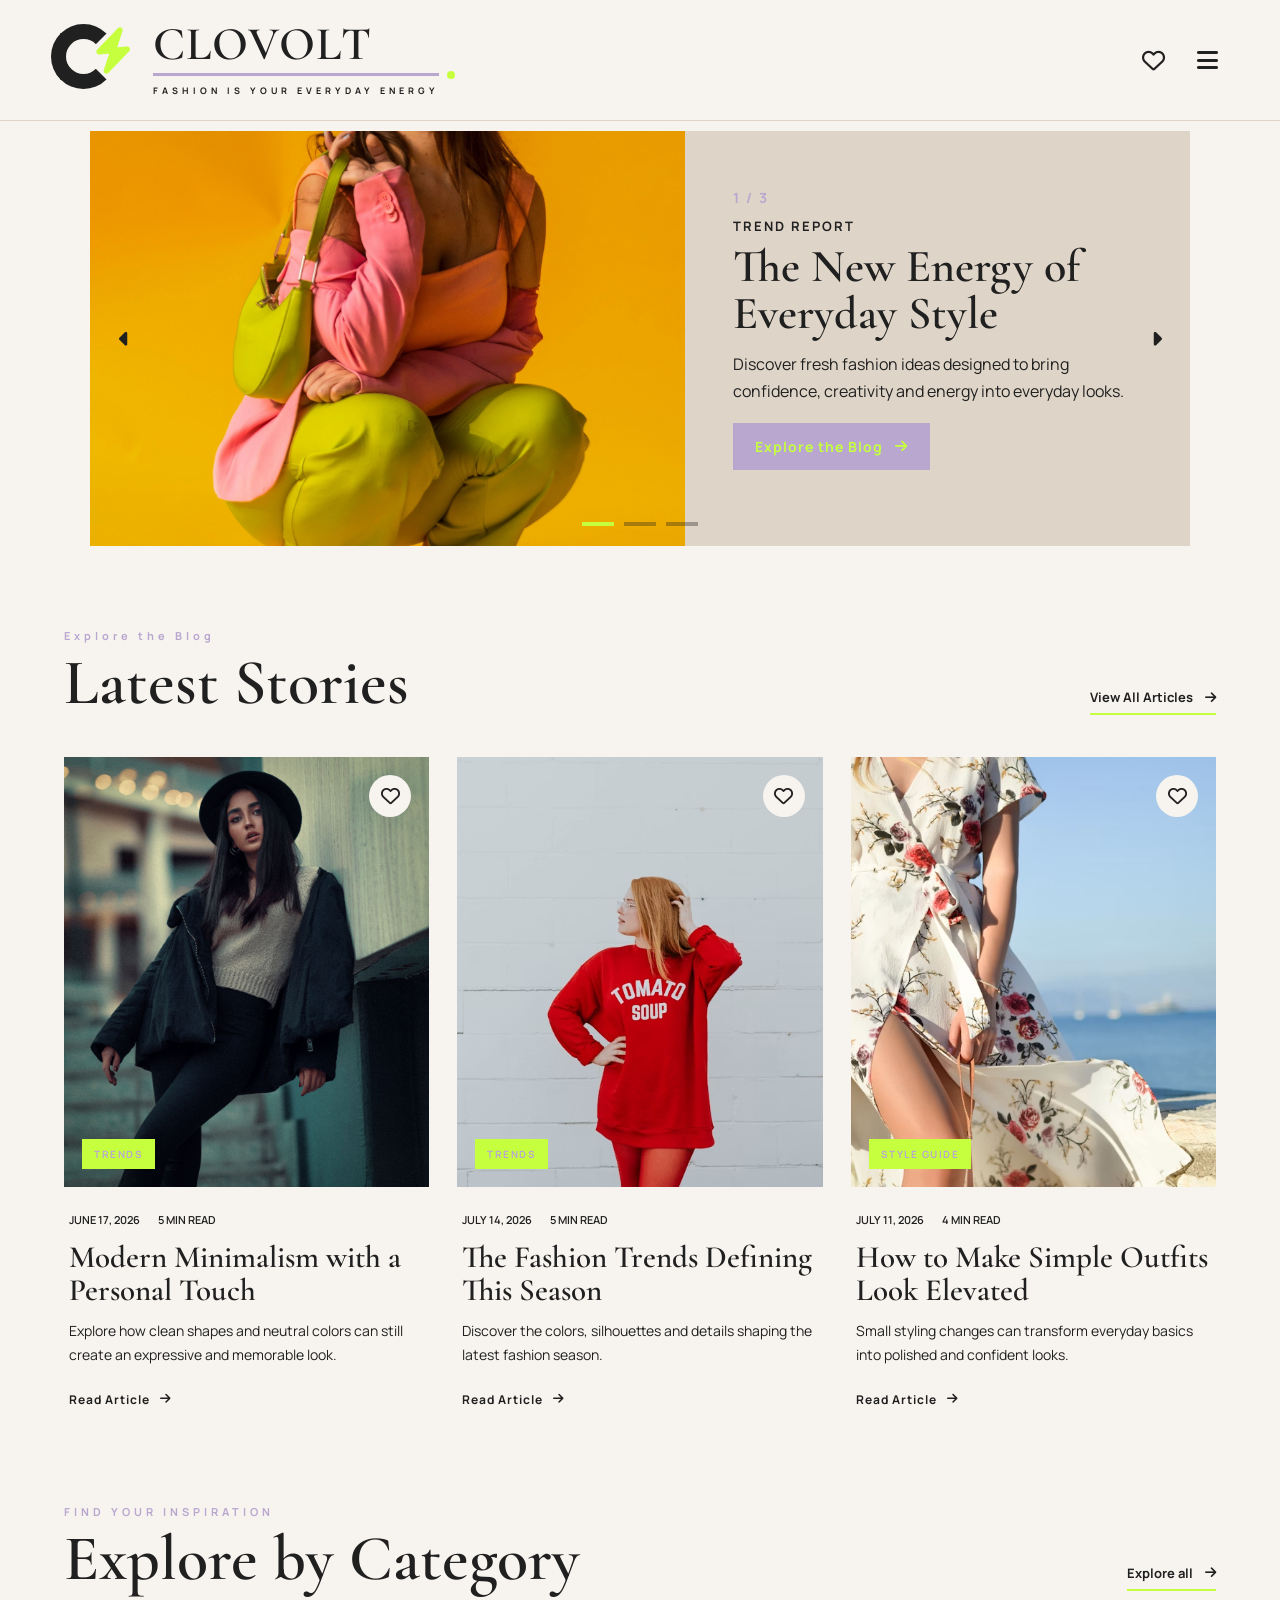
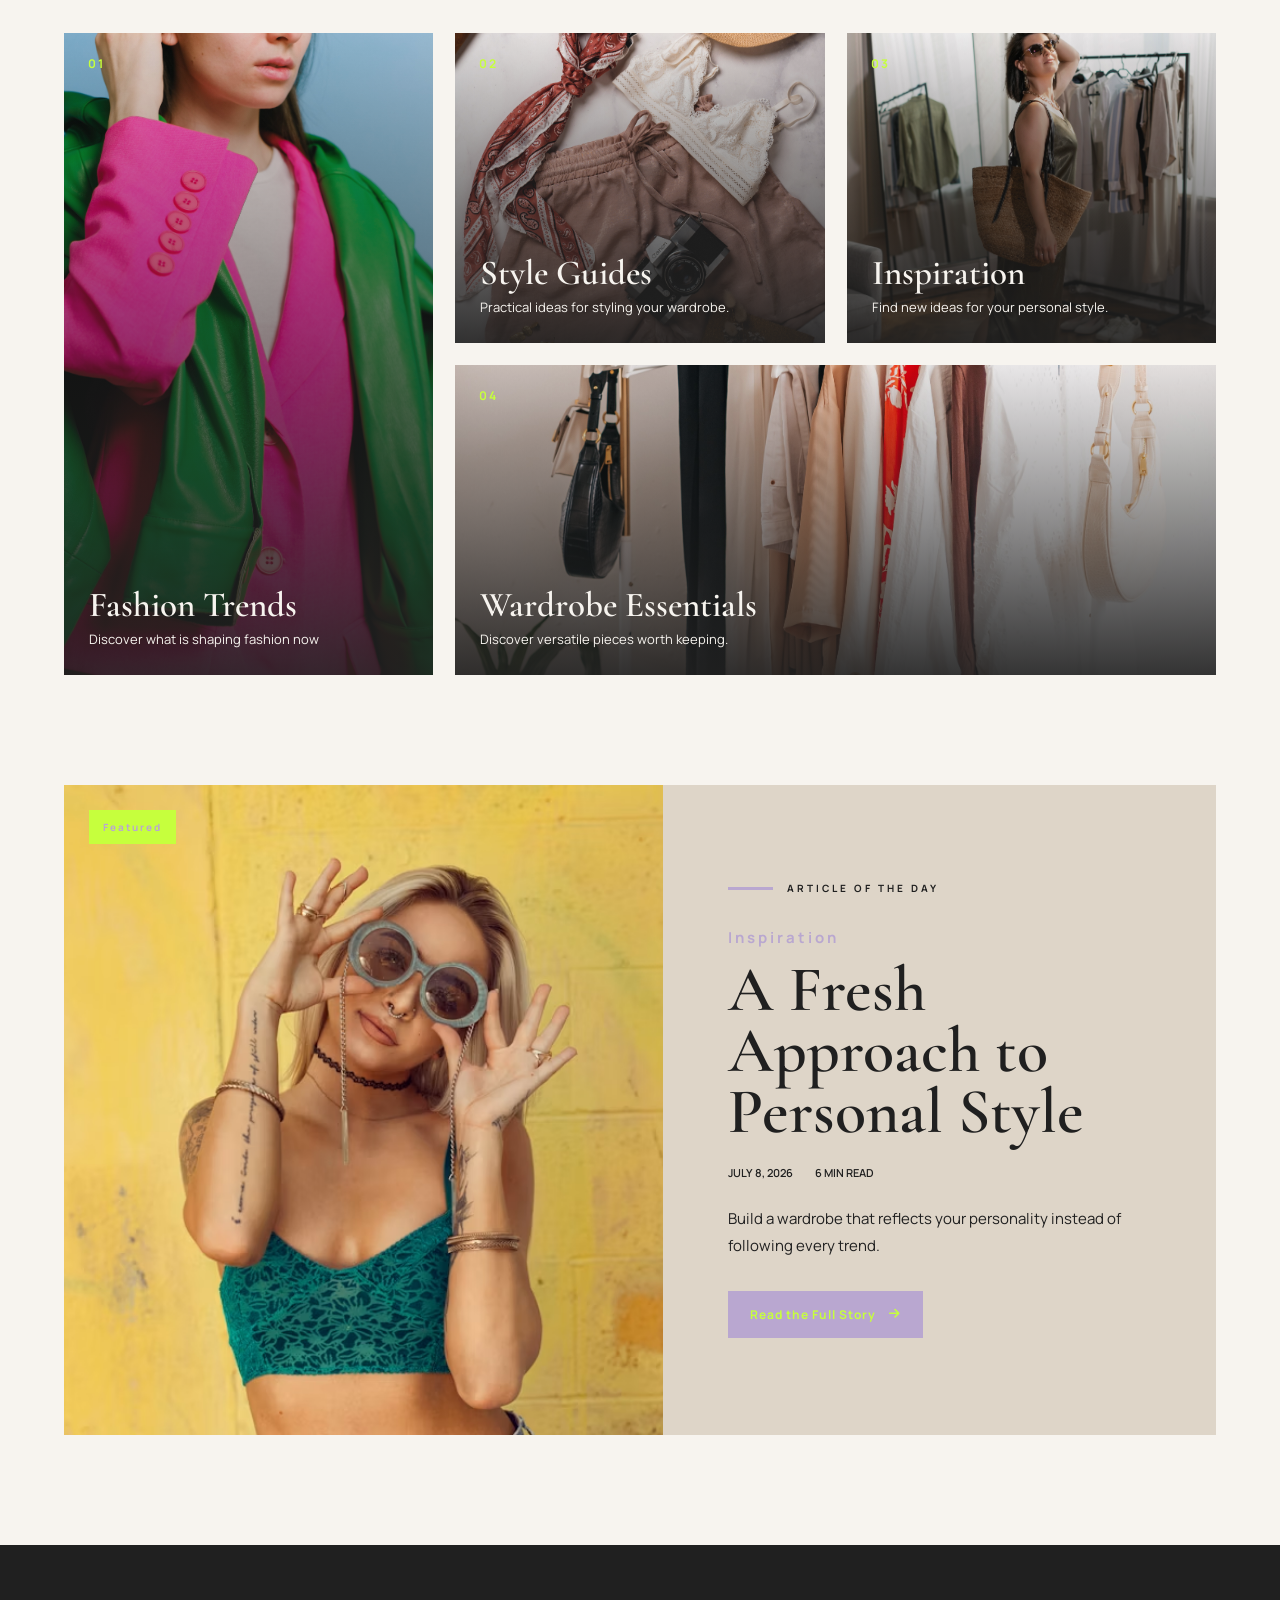
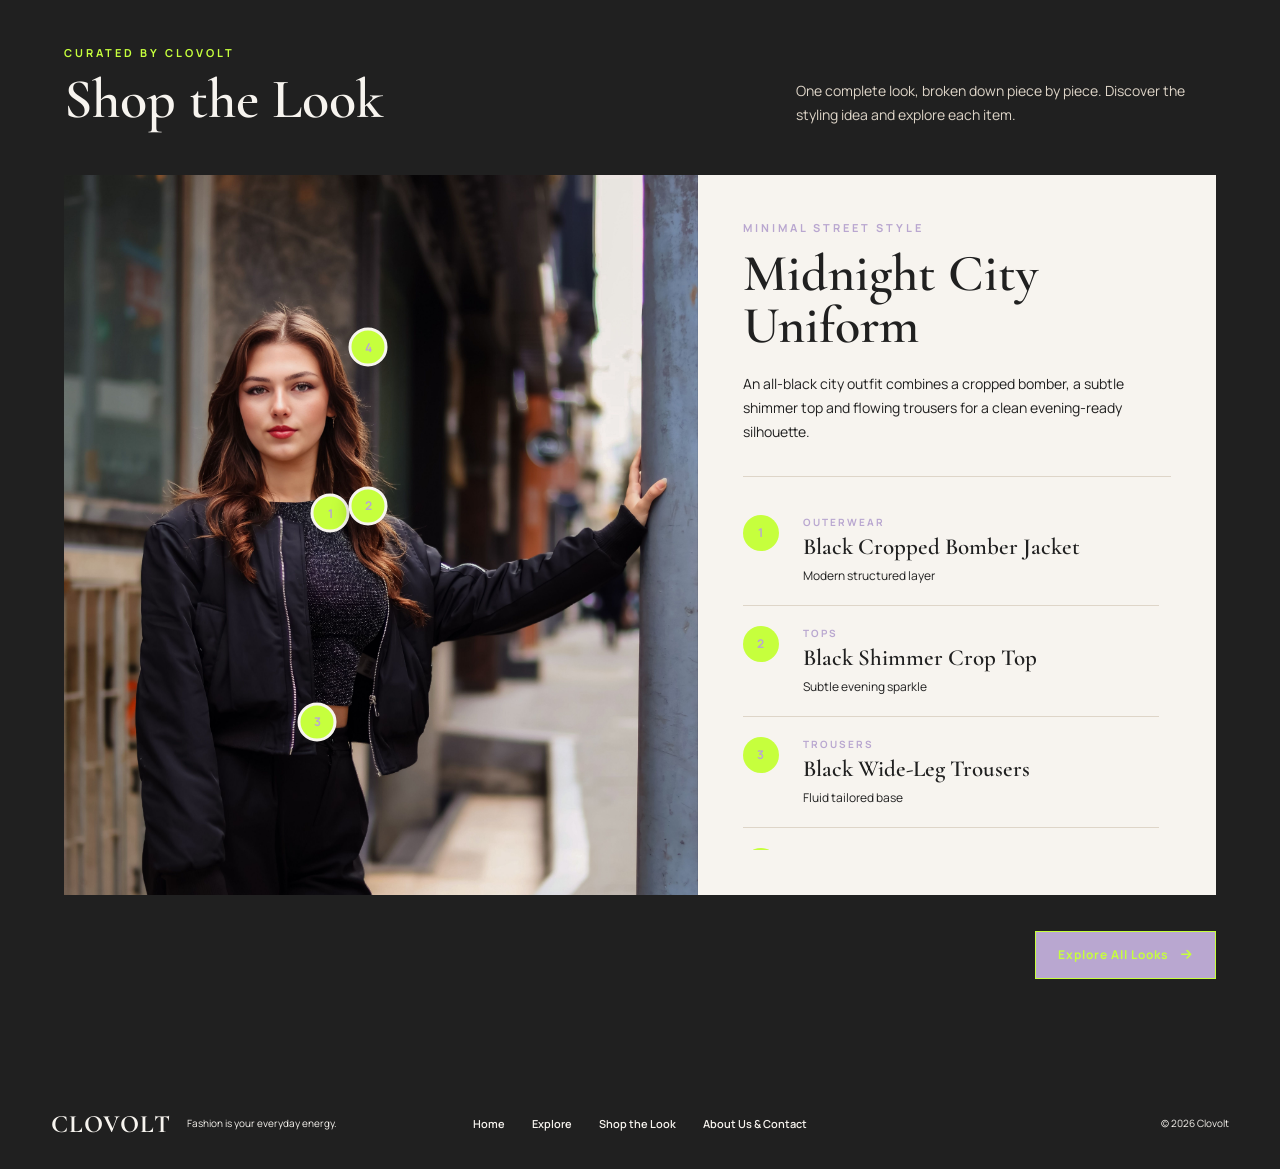
==== commit d103aa12: "Add dynamic shop the look section Created the Shop the Look section with daily dynamic content, prod" ====
--- a/index.html
+++ b/index.html
@@ -356,8 +356,41 @@
             <section
                 class="article-of-day"
                 id="article-of-day">
-                
+
                 <p class="loading-message">Loading article of the day...</p>
+            </section>
+
+            <section class="shop-look-preview">
+                <div class="shop-look-heading">
+                    <div>
+                        <p class="section-label">CURATED BY CLOVOLT</p>
+
+                        <h2>Shop the Look</h2>
+                    </div>
+
+                    <p class="shop-look-intro">
+                        One complete look, broken down piece by piece.
+                        Discover the styling idea and explore each item.
+                    </p>
+                </div>
+
+                <div
+                    class="featured-look"
+                    id="featured-look">
+                    
+                    <p class="loading-message">Loading today's look...</p>
+                </div>
+
+                <div class="shop-look-action">
+                    <a href="shop-the-look.html" class="shop-look-button">
+                        Explore All Looks
+
+                        <i 
+                            class="fa-solid fa-arrow-right"
+                            aria-hidden="true">
+                        </i>
+                    </a>
+                </div>
             </section>
         </main>
 
--- a/css/style.css
+++ b/css/style.css
@@ -623,6 +623,356 @@
     background-color: var(--electric-lime);
 }
 
+.shop-look-preview {
+    padding: 100px 5%;
+    color: var(--warm-white);
+    background-color: var(--charcoal-black);
+    font-family: var(--body-font);
+}
+
+.shop-look-heading {
+    width: 100%;
+    max-width: 1400px;
+    margin: 0 auto 48px;
+    display: flex;
+    align-items: flex-end;
+    justify-content: space-between;
+    gap: 50px;
+}
+
+.shop-look-heading .section-label {
+    margin: 0 0 10px;
+    color: var(--electric-lime);
+    font-family: var(--body-font);
+    font-size: 11px;
+    font-weight: 700;
+    line-height: 16px;
+    letter-spacing: 3px;
+}
+
+.shop-look-heading h2 {
+    margin: 0;
+    color: var(--warm-white);
+    font-family: var(--heading-font);
+    font-size: 56px;
+    font-weight: 600;
+    line-height: 1;
+}
+
+.shop-look-intro {
+    width: 100%;
+    max-width: 420px;
+    margin: 0;
+    color: var(--soft-beige);
+    font-family: var(--body-font);
+    font-size: 14px;
+    font-weight: 400;
+    line-height: 24px;
+}
+
+.featured-look {
+    display: grid;
+    grid-template-columns: 55% 45%;
+    width: 100%;
+    max-width: 1400px;
+    height: 720px;
+    margin: 0 auto;
+    overflow: hidden;
+    background-color: var(--warm-white);
+}
+
+.featured-look-image {
+    position: relative;
+    width: 100%;
+    height: 100%;
+    overflow: hidden;
+    background-color: var(--soft-beige);
+}
+
+.featured-look-image > img {
+    display: block;
+    width: 100%;
+    height: 100%;
+    object-fit: cover;
+    object-position: center top;
+    transition: transform 700ms ease;
+}
+
+.featured-look:hover .featured-look-image > img {
+    transform: scale(1.03);
+}
+
+.look-hotspot {
+    position: absolute;
+    z-index: 3;
+    transform: translate(-50%, -50%);
+    display: flex;
+    align-items: center;
+    justify-content: center;
+    width: 39px;
+    height: 39px;
+    color: var(--muted-lavender);
+    background-color: var(--electric-lime);
+    border: 3px solid var(--warm-white);
+    border-radius: 50%;
+    font-family: var(--body-font);
+    font-size: 12px;
+    font-weight: 700;
+    line-height: 12px;
+    box-shadow: 0 5px 18px rgba(32, 32, 32, 0.25);
+    animation: hotspot-pulse 2000ms infinite;
+}
+
+@keyframes hotspot-pulse {
+    0% {
+        box-shadow: 
+            0 0 0 0 rgba(198, 255, 61, 0.70),
+            0 5px 18px rgba(32, 32, 32, 0.25);
+    }
+
+    70% {
+        box-shadow: 
+            0 0 0 12px rgba(198, 255, 61, 0),
+            0 5px 18px rgba(32, 32, 32, 0.25); 
+    }
+
+    100% {
+        box-shadow: 
+            0 0 0 0 rgba(198, 255, 61, 0),
+            0 5px 18px rgba(32, 32, 32, 0.25);
+    }
+}
+
+.look-details {
+    min-width: 0;
+    min-height: 0;
+    padding: 45px;
+    display: flex;
+    flex-direction: column;
+    color: var(--charcoal-black);
+    background-color: var(--warm-white);
+}
+
+.look-style {
+    margin: 0 0 12px;
+    color: var(--muted-lavender);
+    font-family: var(--body-font);
+    font-size: 11px;
+    font-weight: 700;
+    line-height: 16px;
+    letter-spacing: 3px;
+    text-transform: uppercase;
+}
+
+.look-name {
+    margin: 0 0 20px;
+    color: var(--charcoal-black);
+    font-family: var(--heading-font);
+    font-size: 52px;
+    font-weight: 600;
+    line-height: 52px;
+}
+
+.look-description {
+    margin: 0 0 38px;
+    padding-bottom: 32px;
+    color: var(--charcoal-black);
+    border-bottom: 1px solid var(--soft-beige);
+    font-family: var(--body-font);
+    font-size: 14px;
+    font-weight: 400;
+    line-height: 24px;
+}
+
+.look-products {
+    min-height: 0;
+    margin: 0;
+    padding: 0 12px 0 0;
+    flex: 1;
+    overflow-y: auto;
+    list-style: none;
+    scrollbar-width: thin;
+    scrollbar-color: 
+        var(--muted-lavender)
+        var(--soft-beige);
+}
+
+.look-products::-webkit-scrollbar {
+    width: 6px;
+}
+
+.look-products::-webkit-scrollbar-track {
+    background-color: var(--soft-beige);
+}
+
+.look-products::-webkit-scrollbar-thumb {
+    background-color: var(--muted-lavender);
+    border-radius: 10px;
+}
+
+.look-product {
+    display: grid;
+    grid-template-columns: 42px 1fr;
+    gap: 18px;
+    align-items: start;
+    padding: 20px 0;
+    border-bottom: 1px solid var(--soft-beige);
+}
+
+.look-product:first-child {
+    padding-top: 0;
+}
+
+.look-product:last-child {
+    padding-bottom: 0;
+    border-bottom: none;
+}
+
+.product-number {
+    width: 36px;
+    height: 36px;
+    display: flex;
+    align-items: center;
+    justify-content: center;
+    color: var(--muted-lavender);
+    background-color: var(--electric-lime);
+    border-radius: 50%;
+    font-family: var(--body-font);
+    font-size: 12px;
+    font-weight: 700;
+    line-height: 12px;
+}
+
+.product-info {
+    min-width: 0;
+}
+
+.product-category {
+    margin: 0 0 5px;
+    color: var(--muted-lavender);
+    font-family: var(--body-font);
+    font-size: 10px;
+    font-weight: 700;
+    line-height: 14px;
+    letter-spacing: 2px;
+    text-transform: uppercase;
+}
+
+.product-name {
+    margin: 0 0 5px;
+    color: var(--charcoal-black);
+    font-family: var(--heading-font);
+    font-size: 23px;
+    font-weight: 600;
+    line-height: 27px;
+}
+
+.product-detail {
+    margin: 0;
+    color: var(--charcoal-black);
+    font-family: var(--body-font);
+    font-size: 12px;
+    font-weight: 400;
+    line-height: 19px;
+}
+
+.product-link {
+    display: inline-flex;
+    align-items: center;
+    gap: 9px;
+    color: inherit;
+    text-decoration: none;
+    transition: color 200ms ease;
+}
+
+.product-link i {
+    color: var(--muted-lavender);
+    font-size: 11px;
+    transition:
+        color 200ms ease,
+        transform 200ms ease;
+}
+
+.product-link:hover {
+    color: var(--muted-lavender);
+}
+
+.product-link:hover i {
+    color: var(--electric-lime);
+    transform: translate(2px, -2px);
+}
+
+.product-link:focus-visible {
+    outline: 2px solid var(--electric-lime);
+    outline-offset: 4px;
+}
+
+.featured-look > .loading-message,
+.featured-look > .error-message {
+    grid-column: 1 / -1;
+    margin: 0;
+    padding: 80px 30px;
+    text-align: center;
+    font-family: var(--body-font);
+    font-size: 14px;
+    line-height: 22px;
+}
+
+.featured-look > .loading-message {
+    color: var(--charcoal-black);
+}
+
+.featured-look > .error-message {
+    color: var(--muted-lavender);
+}
+
+.shop-look-action {
+    width: 100%;
+    max-width: 1400px;
+    margin: 36px auto 0;
+    display: flex;
+    justify-content: flex-end;
+}
+
+.shop-look-button {
+    display: inline-flex;
+    align-items: center;
+    justify-content: center;
+    gap: 12px;
+    padding: 14px 22px;
+    color: var(--electric-lime);
+    background-color: var(--muted-lavender);
+    border: 1px solid var(--electric-lime);
+    font-family: var(--body-font);
+    font-size: 12px;
+    font-weight: 700;
+    line-height: 18px;
+    letter-spacing: 1px;
+    transition:
+        color 200ms ease,
+        background-color 200ms ease,
+        transform 200ms ease;
+}
+.shop-look-button:hover {
+    color: var(--muted-lavender);
+    background-color: transparent;
+    transform: translateY(-2px);
+}
+
+.shop-look-button i {
+    font-size: 12px;
+    transition: transform 200ms ease;
+}
+
+.shop-look-button:hover i {
+    transform: translateX(4px);
+}
+
+.shop-look-button:focus-visible {
+    outline: 2px solid var(--warm-white);
+    outline-offset: 4px;
+}
+
 @media (max-width: 900px) {
     .hero-carousel {
         width: calc(100% - 32px);
@@ -708,6 +1058,59 @@
     .article-of-day-content h2 {
         font-size: 58px;
     }
+
+    .shop-look-preview {
+        padding: 80px 5%;
+    }
+
+    .shop-look-heading {
+        margin-bottom: 38px;
+        flex-direction: column;
+        align-items: flex-start;
+        gap: 20px;
+    }
+
+    .shop-look-heading h2 {
+        font-size: 58px;
+        line-height: 58px;
+    }
+
+    .shop-look-intro {
+        max-width: 560px;
+    }
+
+    .featured-look {
+        height: auto;
+        grid-template-columns: 1fr;
+        overflow: visible;
+    }
+
+    .featured-look-image {
+        height: 700px;
+    }
+
+    .look-details {
+        padding: 50px 40px;
+    }
+
+    .look-name {
+        font-size: 46px;
+        line-height: 46px;
+    }
+
+    .look-description {
+        margin-bottom: 32px;
+        padding-bottom: 28px;
+    }
+
+    .look-products {
+        overflow-y: visible;
+        padding-right: 0;
+    }
+
+    .look-product {
+        grid-template-columns: 42px 1fr;
+    }
 }
 
 @media (max-width: 600px) {
@@ -872,4 +1275,128 @@
         top: 18px;
         left: 18px;
     }
+
+    .shop-look-preview {
+        padding: 65px 0;
+    }
+
+    .shop-look-heading {
+        width: 90%;
+        margin: 0 auto 28px;
+        gap: 16px;
+    }
+
+    .shop-look-heading .section-label {
+        margin-bottom: 8px;
+        font-size: 10px;
+        line-height: 14px;
+        letter-spacing: 2px;
+    }
+
+    .shop-look-heading h2 {
+        font-size: 42px;
+        line-height: 42px;
+    }
+
+    .shop-look-intro {
+        max-width: 100%;
+        font-size: 13px;
+        line-height: 22px;
+    }
+
+    .featured-look {
+        width: 100%;
+    }
+
+    .featured-look-image {
+        height: 530px;
+    }
+
+    .look-hotspot {
+        width: 33px;
+        height: 33px;
+        border-width: 2px;
+        font-size: 11px;
+        line-height: 11px;
+    }
+
+    .look-details {
+        padding: 42px 24px;
+    }
+
+    .featured-look > .loading-message,
+    .featured-look > .error-message {
+        padding: 60px 20px;
+        font-size: 13px;
+        line-height: 21px;
+    }
+
+    .look-style {
+        margin-bottom: 9px;
+        font-size: 10px;
+        line-height: 14px;
+        letter-spacing: 2px;
+    }
+
+    .look-name {
+        margin-bottom: 16px;
+        font-size: 38px;
+        line-height: 39px;
+    }
+
+    .look-description {
+        margin-bottom: 26px;
+        padding-bottom: 24px;
+        font-size: 13px;
+        line-height: 22px;
+    }
+
+    .look-product {
+        grid-template-columns: 36px 1fr;
+        gap: 14px;
+        padding: 17px 0;
+    }
+
+    .product-number {
+        width: 32px;
+        height: 32px;
+        font-size: 11px;
+        line-height: 11px;
+    }
+
+    .product-category {
+        margin-bottom: 4px;
+        font-size: 9px;
+        line-height: 13px;
+        letter-spacing: 1px;
+    }
+
+    .product-name {
+        margin-bottom: 4px;
+        font-size: 20px;
+        line-height: 24px;
+    }
+
+    .product-detail {
+        font-size: 11px;
+        line-height: 18px;
+    }
+
+    .product-link {
+        gap: 7px;
+    }
+
+    .product-link i {
+        font-size: 10px;
+    }
+
+    .shop-look-action {
+        margin-top: 28px;
+    }
+
+    .shop-look-button {
+        width: 100%;
+        padding: 14px 18px;
+        font-size: 11px;
+    }
 }
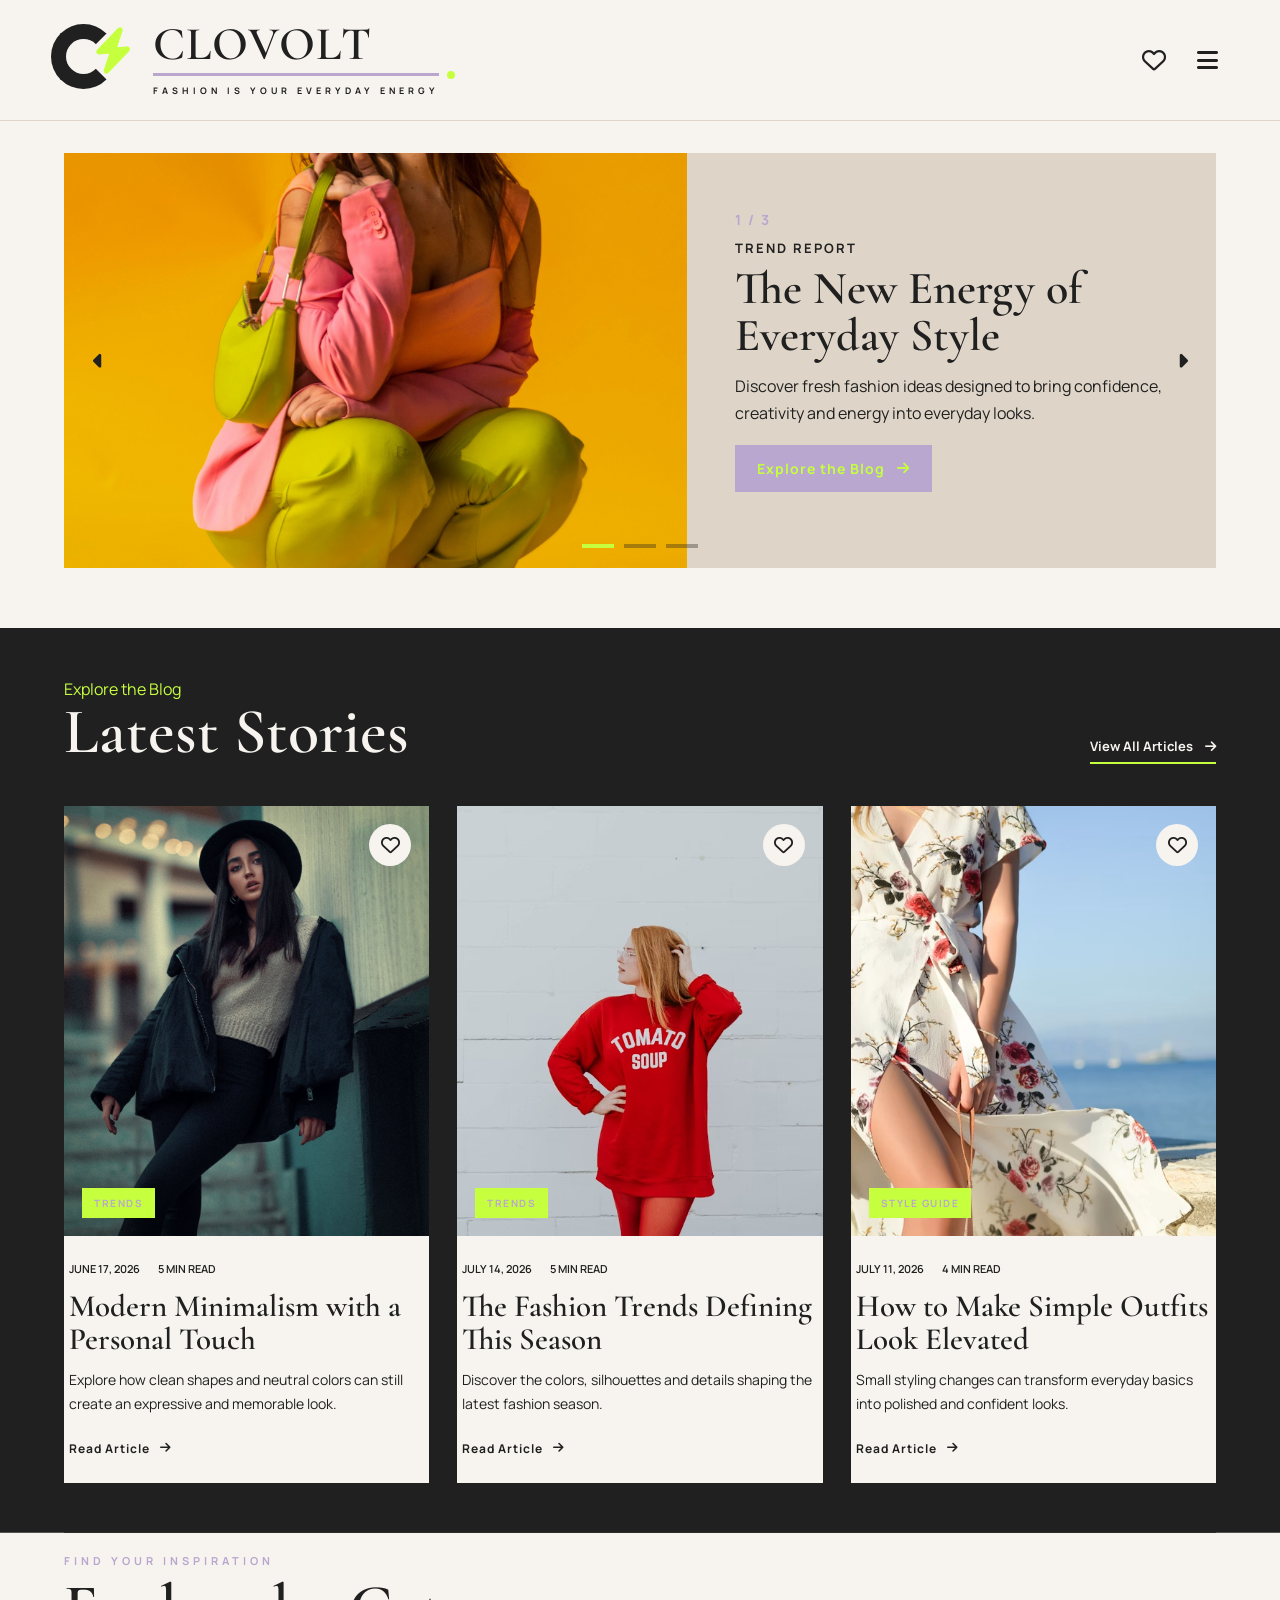
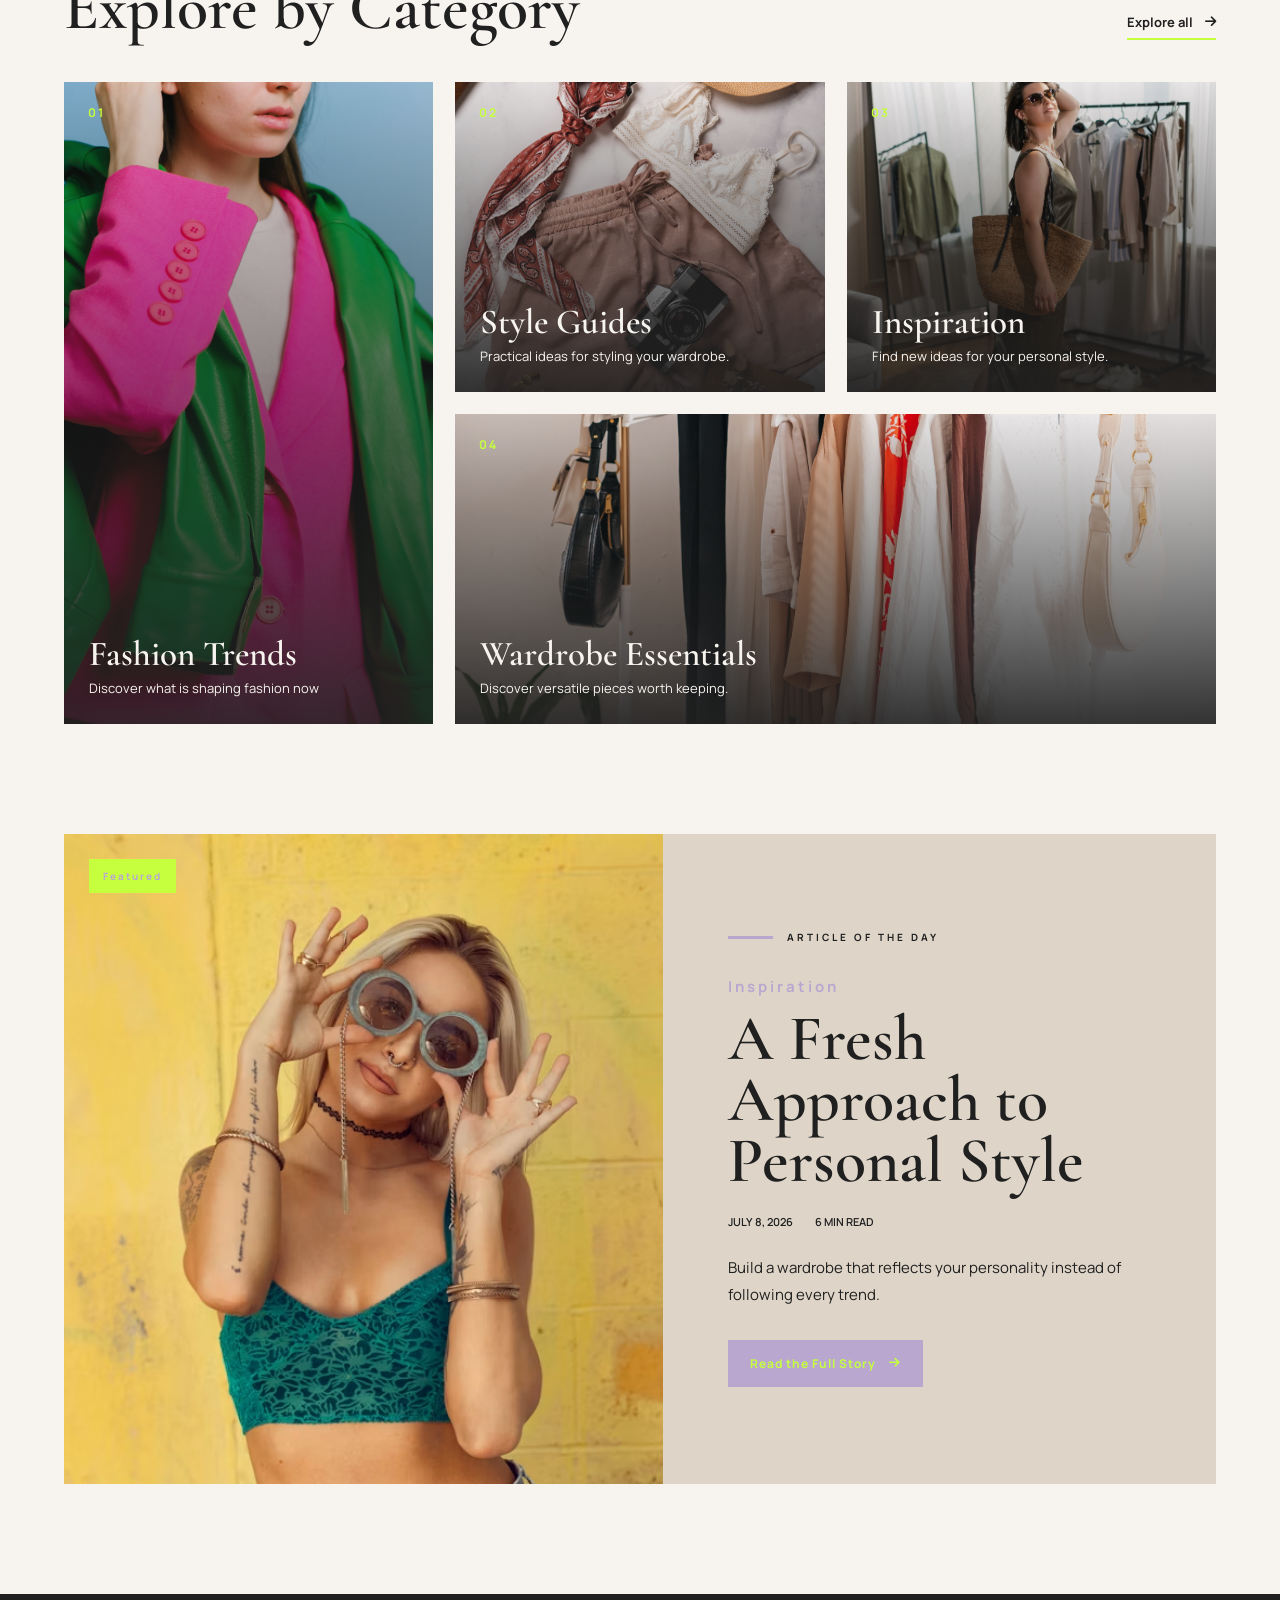
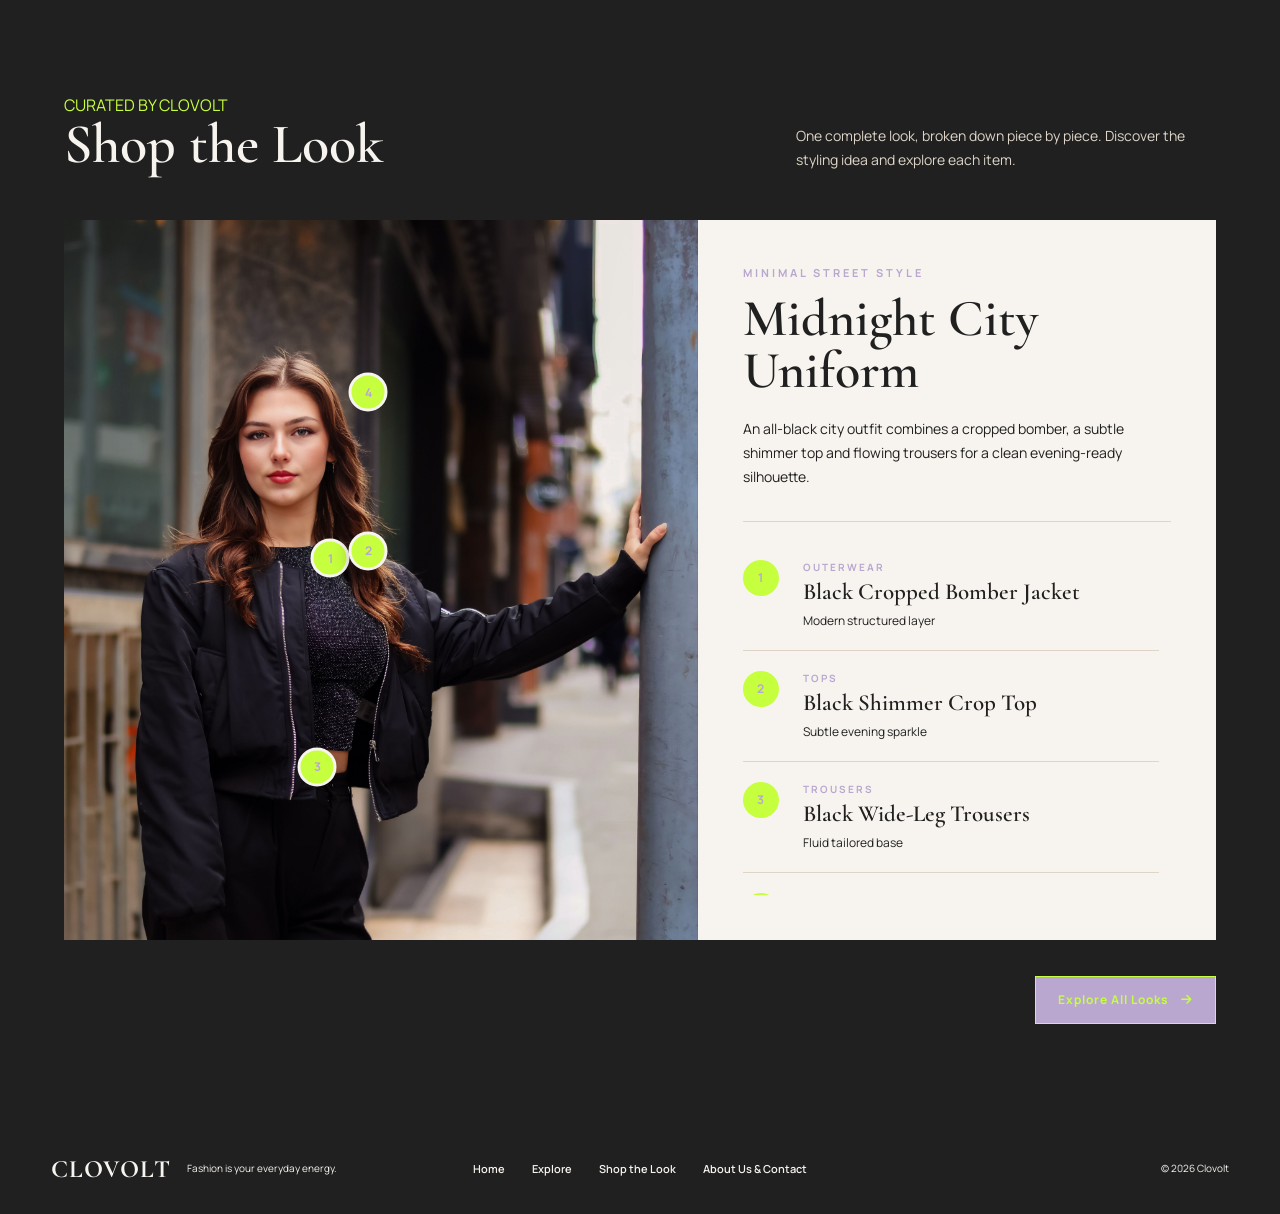
==== commit be30e112: "Add missing functionality and enhance visual styling Improved missing functionality and refined the " ====
--- a/index.html
+++ b/index.html
@@ -7,7 +7,6 @@
             name="viewport"
             content="width=device-width, initial-scale=1.0"
         >
-
 
         <title>Clovolt | Fashion Blog</title>
 
@@ -29,8 +28,9 @@
             href="https://cdnjs.cloudflare.com/ajax/libs/font-awesome/6.7.2/css/all.min.css"
         >
 
+        <link rel="stylesheet" href="css/global.css">
+        <link rel="stylesheet" href="css/header.css">
         <link rel="stylesheet" href="css/style.css">
-        <link rel="stylesheet" href="css/header.css">
         <link rel="stylesheet" href="css/footer.css">
     </head>
 
@@ -44,10 +44,7 @@
                 aria-label="Featured fashion stories">
 
                 <div class="carousel-slides">
-                    <article 
-                        class="carousel-slide active"
-                        aria-hidden="false">
-
+                    <article class="carousel-slide active" aria-hidden="false">
                         <div class="slide-content">
                             <span class="slide-number">1 / 3</span>
 
@@ -78,10 +75,7 @@
                         </div>
                     </article>
 
-                    <article
-                        class="carousel-slide"
-                        aria-hidden="true">
-
+                    <article class="carousel-slide" aria-hidden="true">
                         <div class="slide-content">
                             <span class="slide-number">2 / 3</span>
 
@@ -111,10 +105,7 @@
                         </div>
                     </article>
 
-                    <article
-                        class="carousel-slide"
-                        aria-hidden="true">
-
+                    <article class="carousel-slide" aria-hidden="true">
                         <div class="slide-content">
                             <span class="slide-number">3 / 3</span>
 
@@ -167,10 +158,7 @@
                     ></i>
                 </button>
 
-                <div
-                    class="carousel-indicators"
-                    aria-label="Choose a slide">
-
+                <div class="carousel-indicators" aria-label="Choose a slide">
                     <button
                         class="carousel-indicator active"
                         type="button"
@@ -198,13 +186,12 @@
             <section class="latest-posts">
                 <div class="section-heading">
                     <div>
-                        <p class="section-label">Explore the Blog</p>
+                        <p class="section-label-dark">Explore the Blog</p>
                         <h2>Latest Stories</h2>
                     </div>
 
                     <a class="view-all-link" href="explore.html">
                         View All Articles
-
                         <i
                             class="fa-solid fa-arrow-right"
                             aria-hidden="true"
@@ -212,10 +199,7 @@
                     </a>
                 </div>
 
-                <div
-                    class="articles-grid"
-                    id="latest-articles">
-
+                <div class="articles-grid" id="latest-articles">
                     <p class="loading-message">
                         Loading latest articles...
                     </p>
@@ -226,16 +210,11 @@
                 <div class="section-heading">
                     <div>
                         <p class="section-label">FIND YOUR INSPIRATION</p>
-
                         <h2>Explore by Category</h2>
                     </div>
 
-                    <a 
-                        class="view-all-link"
-                        href="explore.html">
-
+                    <a class="view-all-link" href="explore.html">
                         Explore all
-                        
                         <i
                             class="fa-solid fa-arrow-right"
                             aria-hidden="true"
@@ -253,8 +232,6 @@
                             alt="Modern seasonal fashion trends."
                         >
 
-                        <div class="category-overlay"></div>
-
                         <div class="category-content">
                             <span>01</span>
 
@@ -273,15 +250,13 @@
 
                     <a
                         class="category-card"
-                        href="explore.html?category=StyleGuide">
+                        href="explore.html?category=Style%20Guide">
                         
                         <img
                             src="images/categories/style-guides.jpg"
                             alt="Clothing prepared for a fashion style guide"
                         >
 
-                        <div class="category-overlay"></div>
-
                         <div class="category-content">
                             <span>02</span>
 
@@ -301,13 +276,12 @@
                     <a
                         class="category-card"
                         href="explore.html?category=Inspiration">
+
                         <img
                             src="images/categories/inspiration.jpg"
                             alt="Creative fashion and outfit inspiration."
                         >
 
-                        <div class="category-overlay"></div>
-
                         <div class="category-content">
                             <span>03</span>
 
@@ -326,15 +300,13 @@
 
                     <a
                         class="category-card category-card-wide"
-                        href="explore.html?category=WardrobeEssentials">
+                        href="explore.html?category=Wardrobe%20Essentials">
 
                         <img
                             src="images/categories/wardrobe-essentials.jpg"
                             alt="Versatile wardrobe essentials."
                         >
 
-                        <div class="category-overlay"></div>
-
                         <div class="category-content">
                             <span>04</span>
 
@@ -353,18 +325,14 @@
                 </div>
             </section>
 
-            <section
-                class="article-of-day"
-                id="article-of-day">
-
+            <section class="article-of-day" id="article-of-day">
                 <p class="loading-message">Loading article of the day...</p>
             </section>
 
             <section class="shop-look-preview">
                 <div class="shop-look-heading">
                     <div>
-                        <p class="section-label">CURATED BY CLOVOLT</p>
-
+                        <p class="section-label-dark">CURATED BY CLOVOLT</p>
                         <h2>Shop the Look</h2>
                     </div>
 
@@ -374,17 +342,13 @@
                     </p>
                 </div>
 
-                <div
-                    class="featured-look"
-                    id="featured-look">
-                    
+                <div class="featured-look" id="featured-look">
                     <p class="loading-message">Loading today's look...</p>
                 </div>
 
                 <div class="shop-look-action">
                     <a href="shop-the-look.html" class="shop-look-button">
                         Explore All Looks
-
                         <i 
                             class="fa-solid fa-arrow-right"
                             aria-hidden="true">
--- a/css/global.css
+++ b/css/global.css
@@ -0,0 +1,70 @@
+:root {
+    --warm-white: #f7f4ef;
+    --charcoal-black: #202020;
+    --soft-beige: #ded5c8;
+    --electric-lime: #c6ff3d;
+    --muted-lavender: #b9a7d0;
+
+    --heading-font: "Cormorant Garamond", serif;
+    --body-font: "Manrope", sans-serif;
+}
+
+* {
+    margin: 0;
+    padding: 0;
+    box-sizing: border-box;
+}
+
+html {
+    scroll-behavior: smooth;
+}
+
+body {
+    background-color: var(--warm-white);
+    color: var(--charcoal-black);
+    font-family: var(--body-font);
+    min-height: 100vh;
+    display: flex;
+    flex-direction: column;
+}
+
+main {
+    flex: 1;
+}
+
+h1,
+h2,
+h3,
+h4,
+h5,
+h6 {
+    font-family: var(--heading-font);
+}
+
+a {
+    text-decoration: none;
+    color: inherit;
+}
+
+button {
+    background: none;
+    border: none;
+    font: inherit;
+    cursor: pointer;
+    padding: 0;
+    color: inherit;
+}
+
+@media (prefers-reduced-motion: reduce) {
+    html {
+        scroll-behavior: auto;
+    }
+
+    *,
+    *::before,
+    *::after {
+        animation-duration: 0.01ms !important;
+        animation-iteration-count: 1 !important;
+        transition-duration: 0.01ms !important;
+    }
+}
--- a/css/header.css
+++ b/css/header.css
@@ -101,27 +101,7 @@
     flex-shrink: 0;
 }
 
-.favorites-link {
-    display: flex;
-    justify-content: center;
-    align-items: center;
-    width: 42px;
-    height: 42px;
-    color: var(--charcoal-black);
-    font-size: 23px;
-    border-radius: 50%;
-    transition: 
-        color 0.3s ease,
-        background-color 0.3s ease,
-        transform 0.3s ease;
-}
-
-.favorites-link:hover {
-    background-color: var(--electric-lime);
-    color: var(--muted-lavender);
-    transform: scale(1.05);
-}
-
+.favorites-link,
 .menu-button {
     display: flex;
     justify-content: center;
@@ -137,6 +117,7 @@
         transform 0.3s ease;
 }
 
+.favorites-link:hover,
 .menu-button:hover {
     background-color: var(--electric-lime);
     color: var(--muted-lavender);
@@ -156,7 +137,7 @@
     gap: 45px;
 }
 
-.navigation-menu a {
+.navigation-menu > a {
     color: var(--warm-white);
     font-size: 15px;
     font-weight: 600;
@@ -164,8 +145,22 @@
     transition: color 0.3s ease;
 }
 
-.navigation-menu a:hover {
+.navigation-menu > a:hover {
     color: var(--electric-lime);
+}
+
+.navigation-menu > a[aria-current="page"] {
+    color: var(--electric-lime);
+    text-decoration: underline;
+    text-underline-offset: 6px;
+}
+
+.menu-button:focus-visible,
+.logo:focus-visible,
+.favorites-link:focus-visible,
+.navigation-menu > a:focus-visible {
+    outline: 3px solid var(--electric-lime);
+    outline-offset: 4px;
 }
 
 @media (max-width: 768px) {
--- a/css/style.css
+++ b/css/style.css
@@ -1,62 +1,7 @@
-:root {
-    --warm-white: #f7f4ef;
-    --charcoal-black: #202020;
-    --soft-beige: #ded5c8;
-    --electric-lime: #c6ff3d;
-    --muted-lavender: #b9a7d0;
-
-    --heading-font: "Cormorant Garamond", serif;
-    --body-font: "Manrope", sans-serif;
-}
-
-* {
-    margin: 0;
-    padding: 0;
-    box-sizing: border-box;
-}
-
-html {
-    scroll-behavior: smooth;
-}
-
-body {
-    background-color: var(--warm-white);
-    color: var(--charcoal-black);
-    font-family: var(--body-font);
-    min-height: 100vh;
-    display: flex;
-    flex-direction: column;
-}
-
-main {
-    flex: 1;
-}
-
-h1,
-h2,
-h3,
-h4,
-h5,
-h6 {
-    font-family: var(--heading-font);
-}
-
-a {
-    text-decoration: none;
-    color: inherit;
-}
-
-button {
-    background: none;
-    border: none;
-    font: inherit;
-    cursor: pointer;
-}
-
 .hero-carousel {
     position: relative;
-    width: min(1100px, calc(100% - 48px));
-    margin: 10px auto 32px;
+    width: min(1400px, 90%);
+    margin: 32px auto 60px;
     overflow: hidden;
     background-color: var(--soft-beige);
 }
@@ -83,7 +28,7 @@
     padding: 28px 48px 48px;
 }
 
-.carousel-slide:nth-child(odd) .slide-image {
+.carousel-slide:nth-child(odd) > .slide-image {
     order: -1;
 }
 
@@ -92,7 +37,7 @@
     overflow: hidden;
 }
 
-.slide-image img {
+.slide-image > img {
     width: 100%;
     height: 100%;
     object-fit: cover;
@@ -116,8 +61,8 @@
     letter-spacing: 2px;
 }
 
-.slide-content h1,
-.slide-content h2 {
+.slide-content > h1,
+.slide-content > h2 {
     max-width: 480px;
     margin-bottom: 14px;
     color: var(--charcoal-black);
@@ -223,7 +168,11 @@
 .latest-posts {
     width: min(1400px, 90%);
     margin: 0 auto;
-    padding: 50px 0 50px;
+    padding: 50px 0;
+    color: var(--warm-white);
+    background-color: var(--charcoal-black);
+    box-shadow: 0 0 0 100vmax var(--charcoal-black);
+    clip-path: inset(0 -100vmax);
 }
 
 .section-heading {
@@ -240,6 +189,10 @@
     font-size: 11px;
     font-weight: 700;
     margin-bottom: 8px;
+}
+
+.section-label-dark {
+    color: var(--electric-lime);
 }
 
 .section-heading h2 {
@@ -280,15 +233,15 @@
     background-color: var(--soft-beige);
 }
 
-.article-image img {
+.article-image > img {
     width: 100%;
     height: 100%;
     display: block;
     object-fit: cover;
-    transform: transform 0.5s ease;
-}
-
-.article-card:hover .article-image img {
+    transition: transform 0.5s ease;
+}
+
+.article-card:hover > .article-image > img {
     transform: scale(1.04);
 }
 
@@ -320,11 +273,7 @@
         background-color 0.3s ease;
 }
 
-.article-favorite:hover {
-    color: var(--muted-lavender);
-    background-color: var(--electric-lime);
-}
-
+.article-favorite:hover,
 .article-favorite.saved {
     color: var(--muted-lavender);
     background-color: var(--electric-lime);
@@ -344,11 +293,12 @@
     text-transform: uppercase;
 }
 
-.article-content h3 {
+.article-content > h3 {
     margin-bottom: 13px;
     font-size: 31px;
     font-weight: 600;
     line-height: 1.05;
+    color: var(--charcoal-black);
 }
 
 .article-excerpt {
@@ -365,6 +315,7 @@
     font-size: 12px;
     font-weight: 700;
     letter-spacing: 1px;
+    color: var(--charcoal-black);
     transition: 
         gap 0.3s ease,
         color 0.3s ease;
@@ -411,7 +362,7 @@
     grid-column: 2 / 4;
 }
 
-.category-card img {
+.category-card > img {
     width: 100%;
     height: 100%;
     display: block;
@@ -419,13 +370,16 @@
     transition: transform 0.6s ease;
 }
 
-.category-card:hover img {
+.category-card:hover > img {
     transform: scale(1.07);
 }
 
-.category-overlay {
+.category-card::after {
+    content: "";
     position: absolute;
     inset: 0;
+    z-index: 1;
+    pointer-events: none;
     background: linear-gradient(
         to top,
         rgba(32, 32, 32, 0.9),
@@ -434,7 +388,7 @@
     transition: background 0.4s ease;
 }
 
-.category-card:hover .category-overlay {
+.category-card:hover::after {
     background: linear-gradient(
         to top,
         rgba(32, 32, 32, 0.95),
@@ -445,6 +399,7 @@
 .category-content {
     position: absolute;
     inset: 0;
+    z-index: 2;
     padding: 25px;
     display: flex;
     flex-direction: column;
@@ -461,7 +416,7 @@
     letter-spacing: 2px;
 }
 
-.category-content h3 {
+.category-content > h3 {
     margin-bottom: 7px;
     color: var(--warm-white);
     font-size: 35px;
@@ -469,7 +424,7 @@
     line-height: 1;
 }
 
-.category-content p {
+.category-content > p {
     max-width: 390px;
     margin: 0;
     color: var(--warm-white);
@@ -493,7 +448,7 @@
     transition: transform 0.4s ease;
 }
 
-.category-card:hover .category-arrow {
+.category-card:hover > .category-content > .category-arrow {
     transform: translateX(0);
 }
 
@@ -513,7 +468,7 @@
     background-color: var(--charcoal-black);
 }
 
-.article-of-day-image img {
+.article-of-day-image > img {
     position: absolute;
     width: 100%;
     height: 100%;
@@ -523,7 +478,7 @@
     transition: transform 0.7s ease;
 }
 
-.article-of-day:hover .article-of-day-image img {
+.article-of-day:hover > .article-of-day-image > img {
     transform: scale(1.03);
 }
 
@@ -554,13 +509,15 @@
     gap: 14px;
 }
 
-.article-day-heading span {
+.article-day-heading::before {
+    content: "";
     width: 45px;
     height: 3px;
+    flex-shrink: 0;
     background-color: var(--muted-lavender);
 }
 
-.article-day-heading p {
+.article-day-heading > p {
     margin: 0;
     font-size: 10px;
     font-weight: 700;
@@ -575,7 +532,7 @@
     letter-spacing: 3px;
 }
 
-.article-of-day-content h2 {
+.article-of-day-content > h2 {
     margin-bottom: 22px;
     font-size: clamp(45px, 5vw, 72px);
     font-weight: 600;
@@ -627,7 +584,6 @@
     padding: 100px 5%;
     color: var(--warm-white);
     background-color: var(--charcoal-black);
-    font-family: var(--body-font);
 }
 
 .shop-look-heading {
@@ -643,7 +599,6 @@
 .shop-look-heading .section-label {
     margin: 0 0 10px;
     color: var(--electric-lime);
-    font-family: var(--body-font);
     font-size: 11px;
     font-weight: 700;
     line-height: 16px;
@@ -653,7 +608,6 @@
 .shop-look-heading h2 {
     margin: 0;
     color: var(--warm-white);
-    font-family: var(--heading-font);
     font-size: 56px;
     font-weight: 600;
     line-height: 1;
@@ -664,7 +618,6 @@
     max-width: 420px;
     margin: 0;
     color: var(--soft-beige);
-    font-family: var(--body-font);
     font-size: 14px;
     font-weight: 400;
     line-height: 24px;
@@ -695,10 +648,10 @@
     height: 100%;
     object-fit: cover;
     object-position: center top;
-    transition: transform 700ms ease;
-}
-
-.featured-look:hover .featured-look-image > img {
+    transition: transform 0.7ms ease;
+}
+
+.featured-look:hover > .featured-look-image > img {
     transform: scale(1.03);
 }
 
@@ -720,7 +673,7 @@
     font-weight: 700;
     line-height: 12px;
     box-shadow: 0 5px 18px rgba(32, 32, 32, 0.25);
-    animation: hotspot-pulse 2000ms infinite;
+    animation: hotspot-pulse 2s infinite;
 }
 
 @keyframes hotspot-pulse {
@@ -756,7 +709,6 @@
 .look-style {
     margin: 0 0 12px;
     color: var(--muted-lavender);
-    font-family: var(--body-font);
     font-size: 11px;
     font-weight: 700;
     line-height: 16px;
@@ -767,7 +719,6 @@
 .look-name {
     margin: 0 0 20px;
     color: var(--charcoal-black);
-    font-family: var(--heading-font);
     font-size: 52px;
     font-weight: 600;
     line-height: 52px;
@@ -778,7 +729,6 @@
     padding-bottom: 32px;
     color: var(--charcoal-black);
     border-bottom: 1px solid var(--soft-beige);
-    font-family: var(--body-font);
     font-size: 14px;
     font-weight: 400;
     line-height: 24px;
@@ -837,7 +787,6 @@
     color: var(--muted-lavender);
     background-color: var(--electric-lime);
     border-radius: 50%;
-    font-family: var(--body-font);
     font-size: 12px;
     font-weight: 700;
     line-height: 12px;
@@ -850,7 +799,6 @@
 .product-category {
     margin: 0 0 5px;
     color: var(--muted-lavender);
-    font-family: var(--body-font);
     font-size: 10px;
     font-weight: 700;
     line-height: 14px;
@@ -861,7 +809,6 @@
 .product-name {
     margin: 0 0 5px;
     color: var(--charcoal-black);
-    font-family: var(--heading-font);
     font-size: 23px;
     font-weight: 600;
     line-height: 27px;
@@ -870,7 +817,6 @@
 .product-detail {
     margin: 0;
     color: var(--charcoal-black);
-    font-family: var(--body-font);
     font-size: 12px;
     font-weight: 400;
     line-height: 19px;
@@ -882,29 +828,24 @@
     gap: 9px;
     color: inherit;
     text-decoration: none;
-    transition: color 200ms ease;
-}
-
-.product-link i {
+    transition: color 0.2s ease;
+}
+
+.product-link > i {
     color: var(--muted-lavender);
     font-size: 11px;
     transition:
         color 200ms ease,
-        transform 200ms ease;
+        transform 0.2s ease;
 }
 
 .product-link:hover {
     color: var(--muted-lavender);
 }
 
-.product-link:hover i {
+.product-link:hover > i {
     color: var(--electric-lime);
     transform: translate(2px, -2px);
-}
-
-.product-link:focus-visible {
-    outline: 2px solid var(--electric-lime);
-    outline-offset: 4px;
 }
 
 .featured-look > .loading-message,
@@ -949,27 +890,34 @@
     line-height: 18px;
     letter-spacing: 1px;
     transition:
-        color 200ms ease,
-        background-color 200ms ease,
-        transform 200ms ease;
-}
+        color 0.2s ease,
+        background-color 0.2s ease,
+        transform 0.2s ease;
+}
+
 .shop-look-button:hover {
     color: var(--muted-lavender);
     background-color: transparent;
     transform: translateY(-2px);
 }
 
-.shop-look-button i {
+.shop-look-button > i {
     font-size: 12px;
-    transition: transform 200ms ease;
-}
-
-.shop-look-button:hover i {
+    transition: transform 0.2s ease;
+}
+
+.shop-look-button:hover > i {
     transform: translateX(4px);
 }
 
+.view-all-link:focus-visible,
+.read-article-link:focus-visible,
+.category-card:focus-visible,
+.article-favorite:focus-visible,
+.article-day-button:focus-visible,
+.product-link:focus-visible,
 .shop-look-button:focus-visible {
-    outline: 2px solid var(--warm-white);
+    outline: 3px solid var(--electric-lime);
     outline-offset: 4px;
 }
 
@@ -984,11 +932,8 @@
         height: auto;
     }
 
-    .carousel-slide .slide-image {
+    .slide-image {
         order: -1;
-    }
-
-    .slide-image {
         width: 100%;
         min-height: 0;
         height: 400px;
@@ -1000,8 +945,8 @@
         padding: 40px 48px 70px;
     }
 
-    .slide-content h1,
-    .slide-content h2 {
+    .slide-content > h1,
+    .slide-content > h2 {
         max-width: 600px;
         font-size: 50px;
         line-height: 52px;
@@ -1055,7 +1000,7 @@
         padding: 55px;
     }
 
-    .article-of-day-content h2 {
+    .article-of-day-content > h2 {
         font-size: 58px;
     }
 
@@ -1071,8 +1016,8 @@
     }
 
     .shop-look-heading h2 {
-        font-size: 58px;
-        line-height: 58px;
+        font-size: 50px;
+        line-height: 50px;
     }
 
     .shop-look-intro {
@@ -1107,10 +1052,6 @@
         overflow-y: visible;
         padding-right: 0;
     }
-
-    .look-product {
-        grid-template-columns: 42px 1fr;
-    }
 }
 
 @media (max-width: 600px) {
@@ -1119,24 +1060,17 @@
         margin: 10px 0;
     }
 
-    .carousel-slide {
-        grid-template-columns: 1fr;
-        height: auto;
-    }
-
     .slide-image {
-        min-height: 0;
         height: 260px;
     }
 
     .slide-content {
-        height: auto;
         min-height: 260px;
         padding: 10px 20px 40px;
     }
 
-    .slide-content h1,
-    .slide-content h2 {
+    .slide-content > h1,
+    .slide-content > h2 {
         font-size: 25px;
         line-height: 25px;
     }
@@ -1158,14 +1092,6 @@
         font-size: 20px;
     }
 
-    .previous-slide {
-        left: 10px;
-    }
-
-    .next-slide {
-        right: 10px;
-    }
-
     .carousel-indicators {
         bottom: 16px;
     }
@@ -1198,7 +1124,7 @@
         height: 390px;
     }
 
-    .article-content h3 {
+    .article-content > h3 {
         font-size: 27px;
     }
 
@@ -1222,7 +1148,7 @@
         padding: 22px;
     }
 
-    .category-content h3 {
+    .category-content > h3 {
         font-size: 30px;
     }
 
@@ -1249,7 +1175,7 @@
         margin-bottom: 25px;
     }
 
-    .article-of-day-content h2 {
+    .article-of-day-content > h2 {
         margin-bottom: 18px;
         font-size: 42px;
         line-height: 1;
@@ -1302,10 +1228,6 @@
         max-width: 100%;
         font-size: 13px;
         line-height: 22px;
-    }
-
-    .featured-look {
-        width: 100%;
     }
 
     .featured-look-image {
@@ -1386,7 +1308,7 @@
         gap: 7px;
     }
 
-    .product-link i {
+    .product-link > i {
         font-size: 10px;
     }
 
--- a/css/footer.css
+++ b/css/footer.css
@@ -19,7 +19,6 @@
 
 .footer-logo {
     font-family: var(--heading-font);
-    color: var(--warm-white);
     font-size: 25px;
     font-weight: 700;
     letter-spacing: 1px;
@@ -31,8 +30,7 @@
     color: var(--electric-lime);
 }
 
-.footer-brand p {
-    color: var(--warm-white);
+.footer-brand > p {
     font-size: 10px;
     line-height: 1.5;
     white-space: nowrap;
@@ -47,25 +45,29 @@
     gap: 27px;
 }
 
-.footer-navigation a {
-    color: var(--warm-white);
+.footer-navigation > a {
     font-size: 11px;
     font-weight: 600;
     white-space: nowrap;
     transition: color 0.3s ease;
 }
 
-.footer-navigation a:hover {
+.footer-navigation > a:hover {
     color: var(--electric-lime);
 }
 
 .footer-copyright {
     grid-column: 3;
     justify-self: end;
-    color: var(--warm-white);
     font-size: 10px;
     line-height: 1.5;
     white-space: nowrap;
+}
+
+.footer-logo:focus-visible,
+.footer-navigation a:focus-visible {
+    outline: 3px solid var(--electric-lime);
+    outline-offset: 4px;
 }
 
 @media (max-width: 850px) {
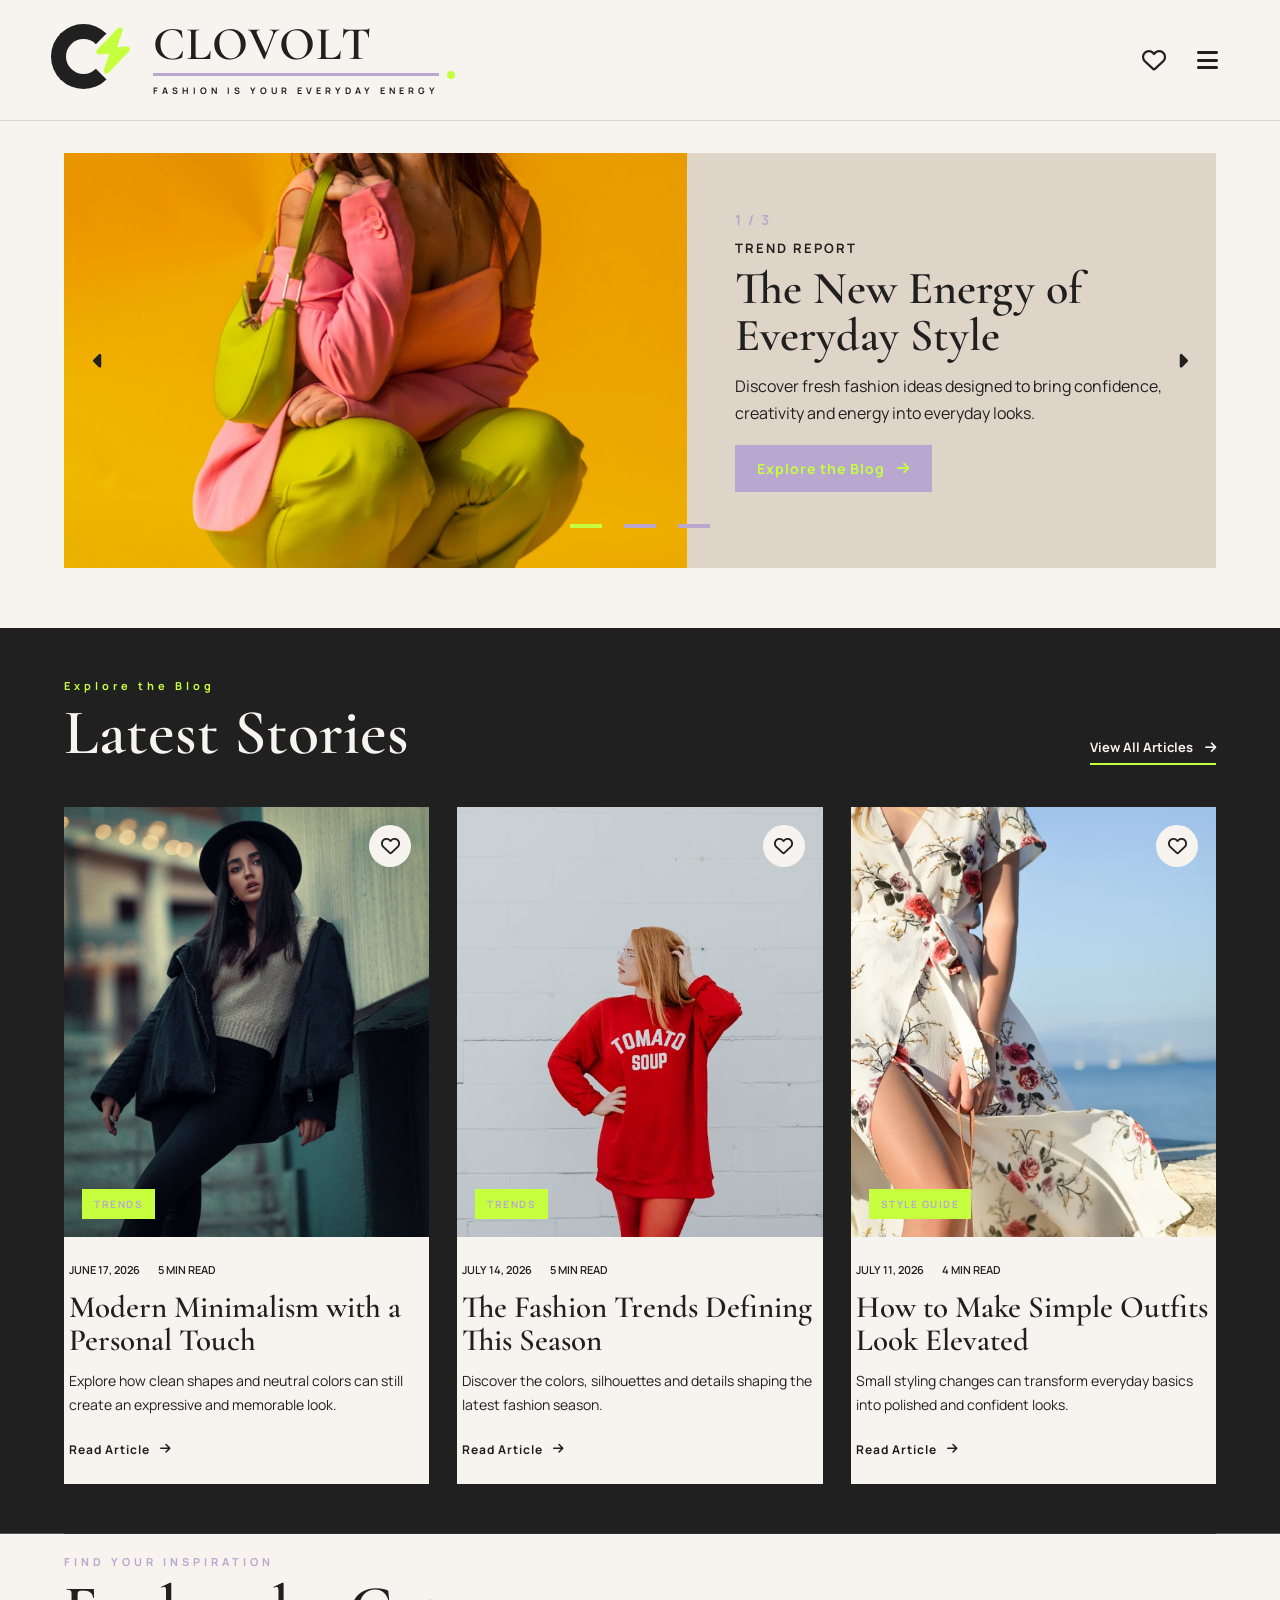
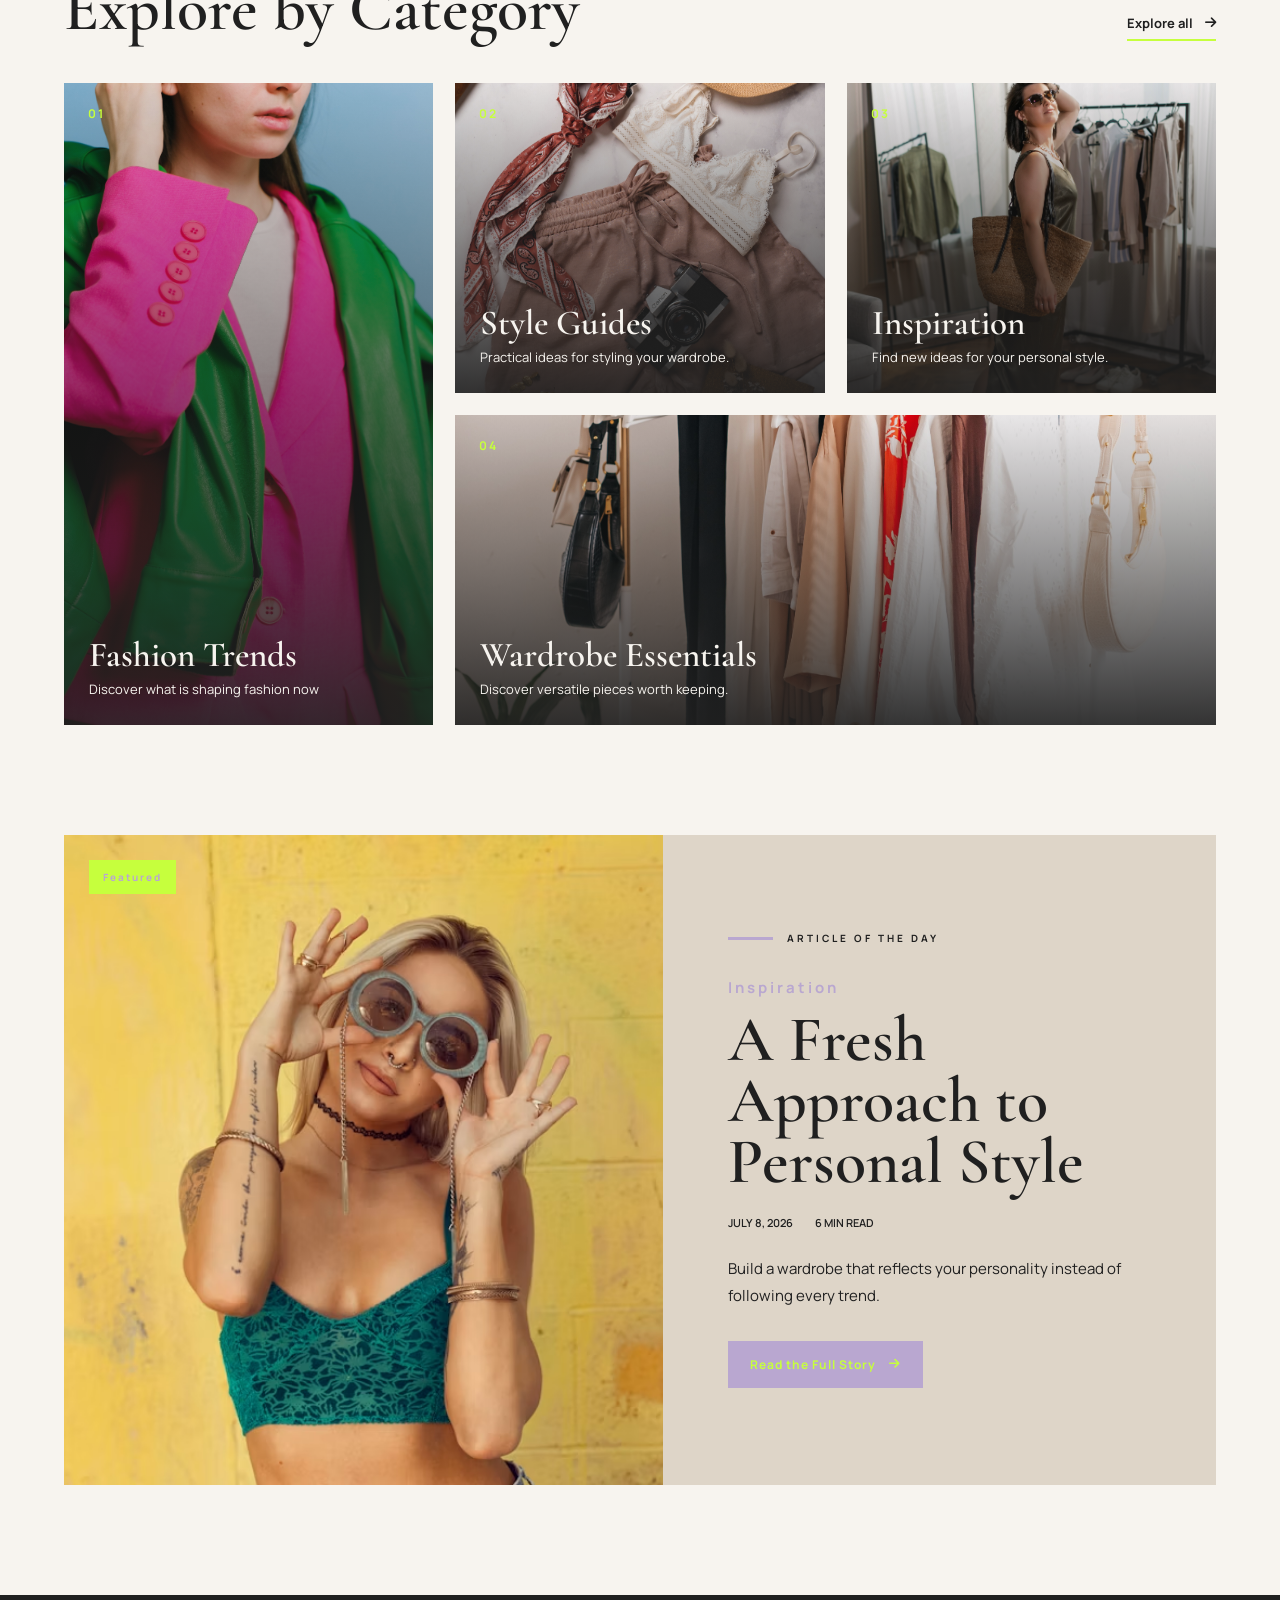
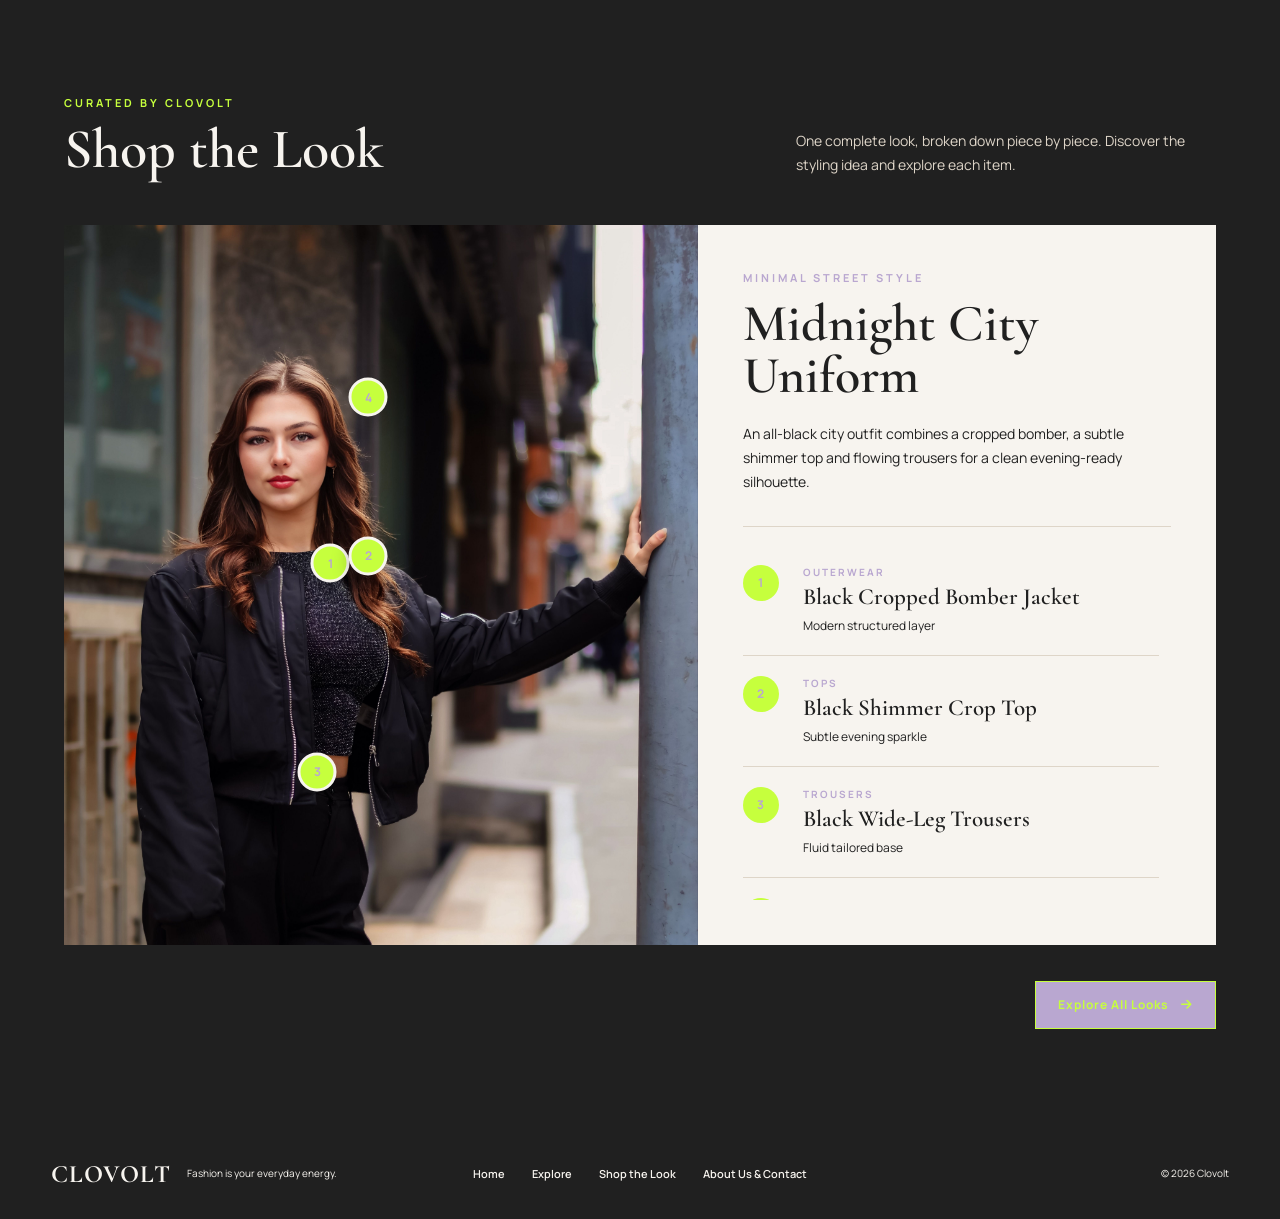
==== commit 6d1e137b: "Complete header, footer, and home page Finalized the header, footer, and home page with complete fun" ====
--- a/index.html
+++ b/index.html
@@ -6,6 +6,11 @@
         <meta
             name="viewport"
             content="width=device-width, initial-scale=1.0"
+        >
+
+        <meta
+            name="description"
+            content="Clovolt is a modern fashion blog featuring style inspiration, fashion stories and curated everyday looks."
         >
 
         <title>Clovolt | Fashion Blog</title>
@@ -75,7 +80,7 @@
                         </div>
                     </article>
 
-                    <article class="carousel-slide" aria-hidden="true">
+                    <article class="carousel-slide" aria-hidden="true" inert>
                         <div class="slide-content">
                             <span class="slide-number">2 / 3</span>
 
@@ -105,7 +110,7 @@
                         </div>
                     </article>
 
-                    <article class="carousel-slide" aria-hidden="true">
+                    <article class="carousel-slide" aria-hidden="true" inert>
                         <div class="slide-content">
                             <span class="slide-number">3 / 3</span>
 
@@ -158,7 +163,7 @@
                     ></i>
                 </button>
 
-                <div class="carousel-indicators" aria-label="Choose a slide">
+                <div class="carousel-indicators" role="group" aria-label="Choose a slide">
                     <button
                         class="carousel-indicator active"
                         type="button"
@@ -186,7 +191,7 @@
             <section class="latest-posts">
                 <div class="section-heading">
                     <div>
-                        <p class="section-label-dark">Explore the Blog</p>
+                        <p class="section-label section-label-dark">Explore the Blog</p>
                         <h2>Latest Stories</h2>
                     </div>
 
@@ -332,7 +337,7 @@
             <section class="shop-look-preview">
                 <div class="shop-look-heading">
                     <div>
-                        <p class="section-label-dark">CURATED BY CLOVOLT</p>
+                        <p class="section-label section-label-dark">CURATED BY CLOVOLT</p>
                         <h2>Shop the Look</h2>
                     </div>
 
--- a/css/style.css
+++ b/css/style.css
@@ -140,19 +140,31 @@
 }
 
 .carousel-indicator {
+    position: relative;
+    width: 44px;
+    height: 44px;
+    padding: 0;
+    background: transparent;
+    border: none;
+    cursor: pointer;
+}
+
+.carousel-indicator::before {
+    content: "";
+    position: absolute;
+    top: 50%;
+    left: 50%;
     width: 32px;
     height: 4px;
-    background-color: var(--charcoal-black);
-    opacity: 0.35;
-    transition: 
-        background-color 0.3s ease,
-        opacity 0.3s ease;
-}
-
-.carousel-indicator.active {
+    transform: translate(-50%, -50%);
+    background-color: var(--muted-lavender);
+    transition: background-color 0.2s ease;
+}
+
+.carousel-indicator.active::before {
     background-color: var(--electric-lime);
-    opacity: 1;
-}
+}
+
 
 .carousel-indicator:hover {
     opacity: 1;
@@ -648,7 +660,7 @@
     height: 100%;
     object-fit: cover;
     object-position: center top;
-    transition: transform 0.7ms ease;
+    transition: transform 0.7s ease;
 }
 
 .featured-look:hover > .featured-look-image > img {
@@ -1056,8 +1068,8 @@
 
 @media (max-width: 600px) {
     .hero-carousel {
-        width: 100%;
-        margin: 10px 0;
+        width: calc(100% - 32px);
+        margin: 10px auto;
     }
 
     .slide-image {
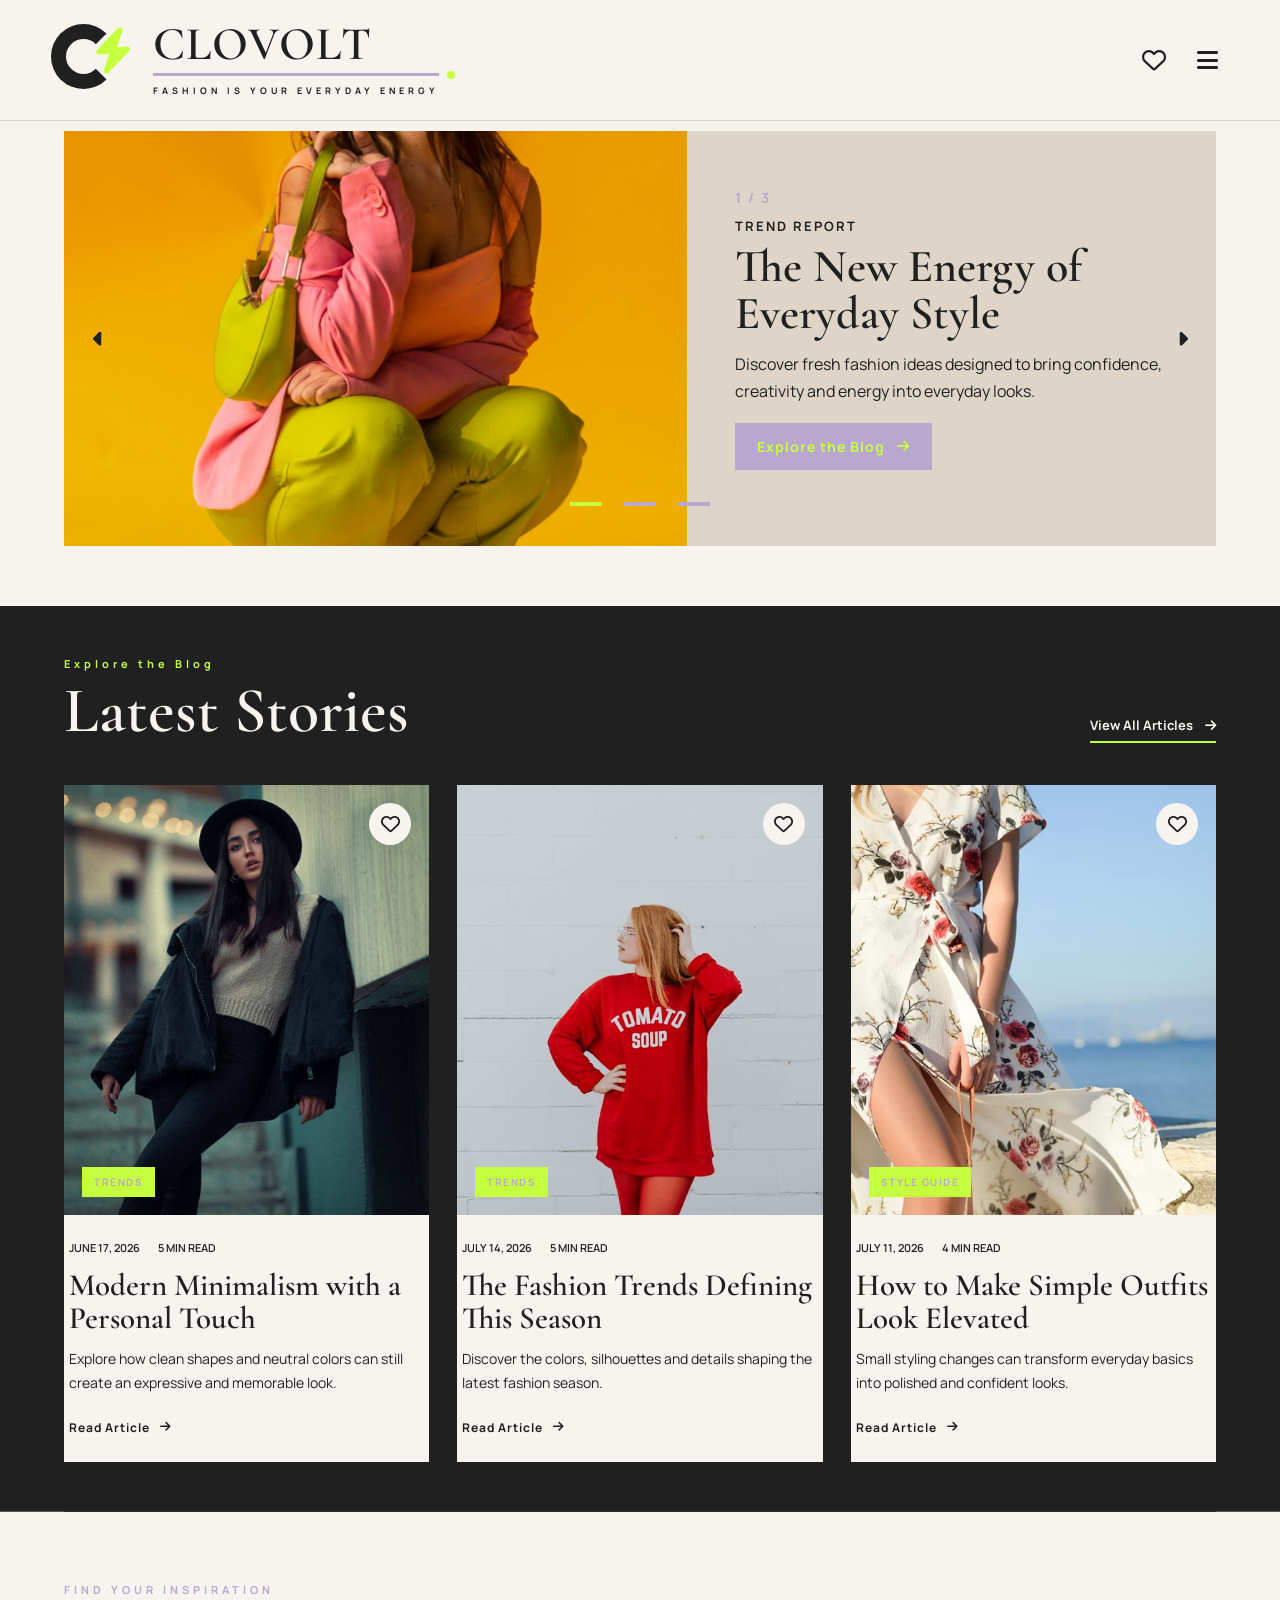
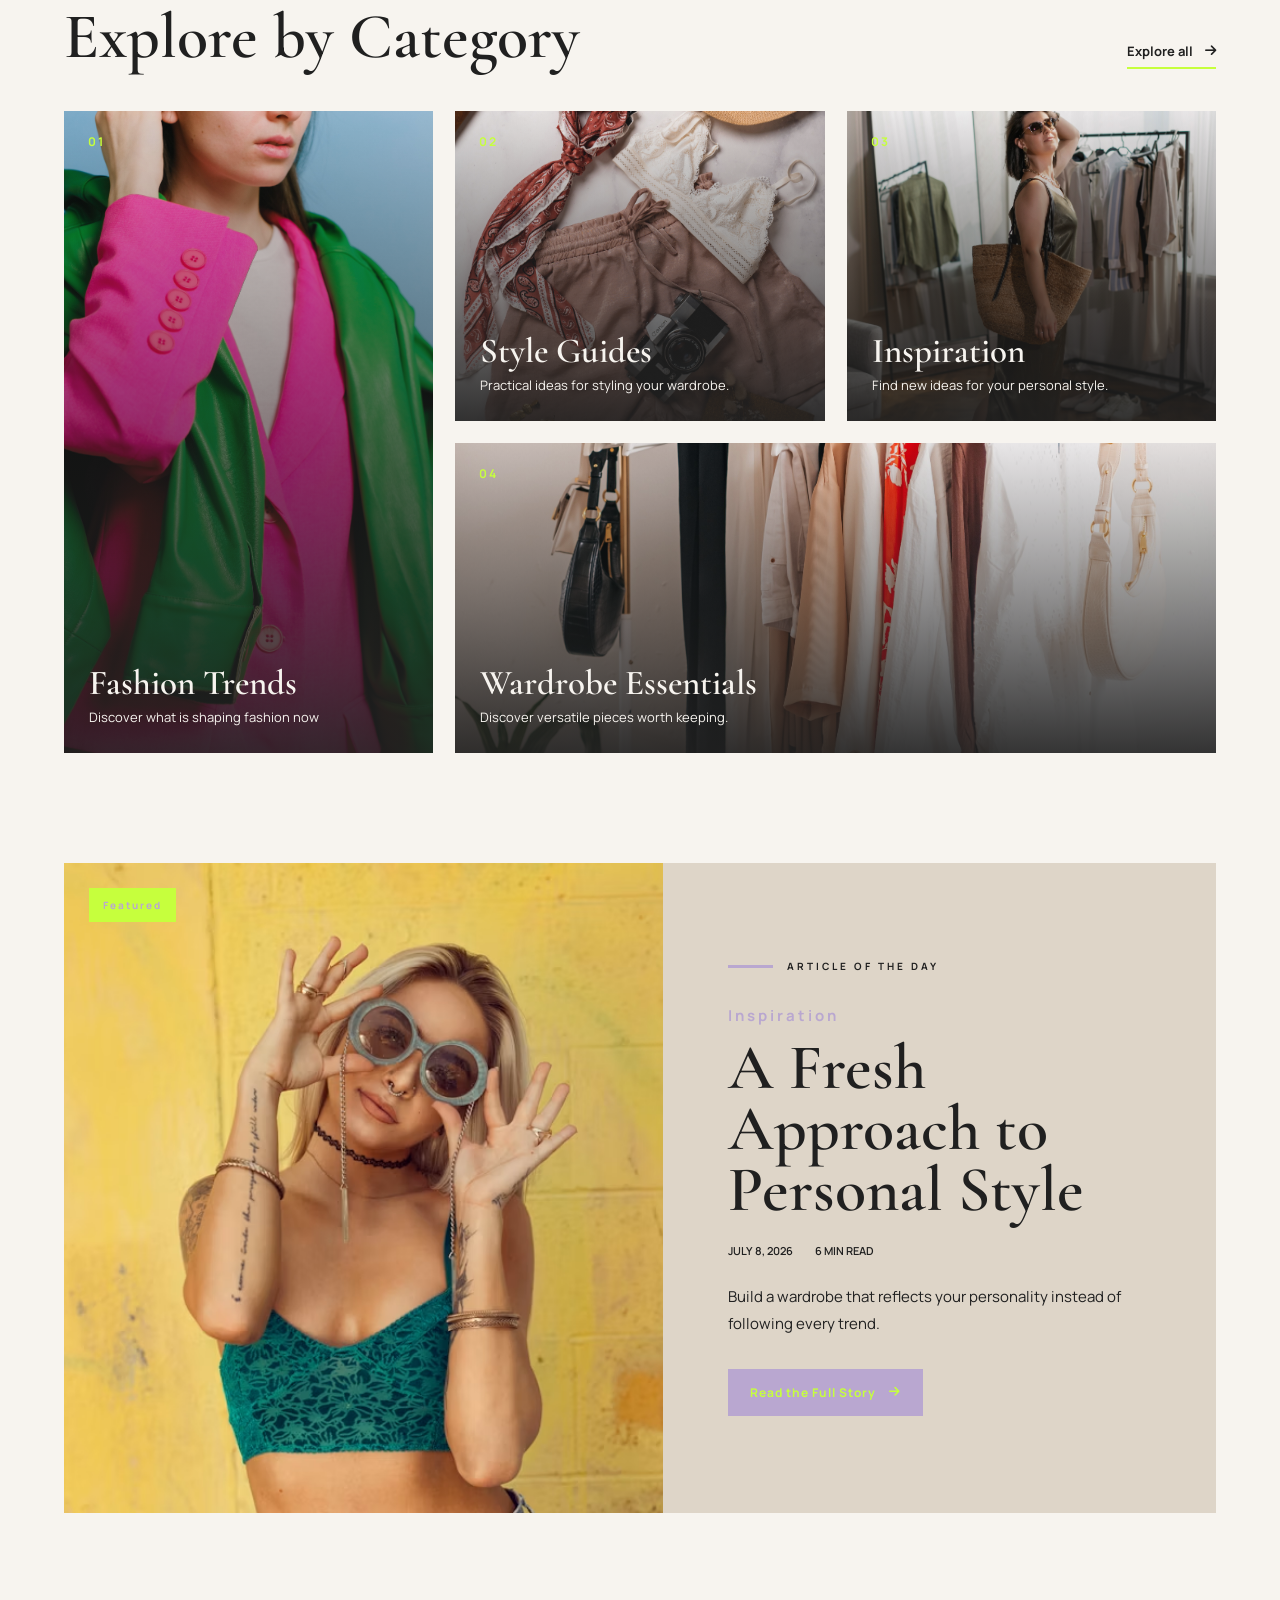
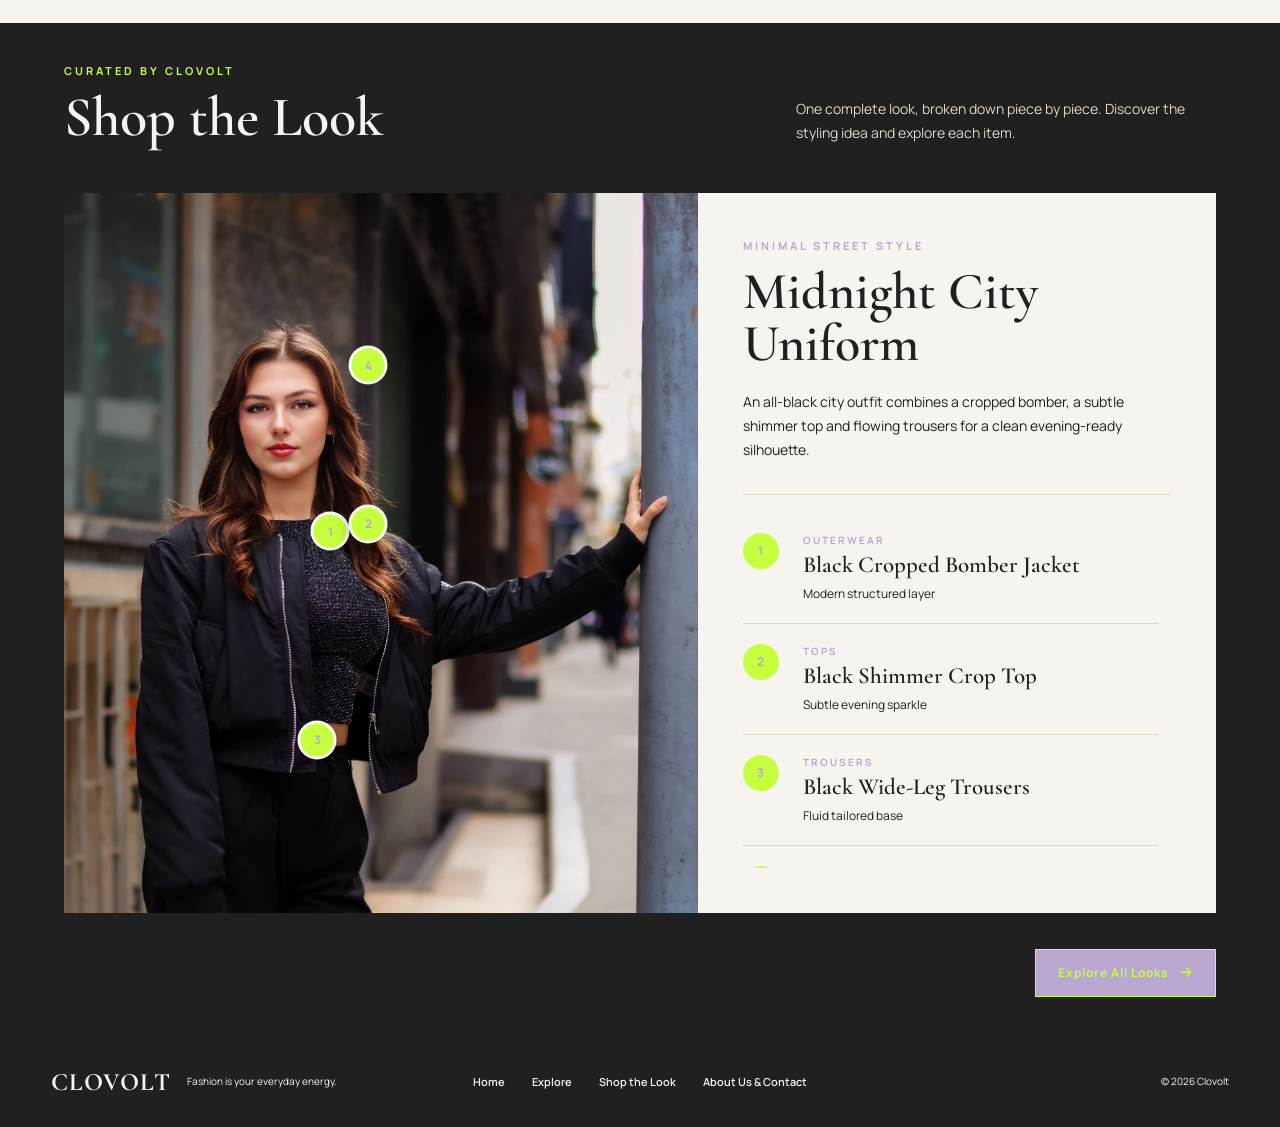
==== commit ffaf598b: "Create dynamic article page and centralize favorites logic Added the responsive Article page with dy" ====
--- a/index.html
+++ b/index.html
@@ -367,6 +367,6 @@
 
         <script src="js/header.js"></script>
         <script src="js/footer.js"></script>
-        <script src="js/main.js"></script>
+        <script type="module" src="js/main.js"></script>
     </body>
 </html>
--- a/css/global.css
+++ b/css/global.css
@@ -55,6 +55,33 @@
     color: inherit;
 }
 
+.section-label {
+    color: var(--muted-lavender);
+    letter-spacing: 4px;
+    font-size: 11px;
+    font-weight: 700;
+    margin-bottom: 8px;
+}
+
+.loading-message,
+.error-message {
+    grid-column: 1 / -1;
+    padding: 40px;
+    color: var(--charcoal-black);
+    font-size: 14px;
+    line-height: 22px;
+    text-align: center;
+}
+
+@media (max-width: 600px) {
+    .loading-message,
+    .error-message {
+        padding: 30px 20px;
+        font-size: 13px;
+        line-height: 21px;
+    }
+}
+
 @media (prefers-reduced-motion: reduce) {
     html {
         scroll-behavior: auto;
--- a/css/style.css
+++ b/css/style.css
@@ -1,7 +1,7 @@
 .hero-carousel {
     position: relative;
     width: min(1400px, 90%);
-    margin: 32px auto 60px;
+    margin: 10px auto 60px;
     overflow: hidden;
     background-color: var(--soft-beige);
 }
@@ -165,7 +165,6 @@
     background-color: var(--electric-lime);
 }
 
-
 .carousel-indicator:hover {
     opacity: 1;
 }
@@ -179,8 +178,8 @@
 
 .latest-posts {
     width: min(1400px, 90%);
-    margin: 0 auto;
-    padding: 50px 0;
+    margin: 0 auto 50px;
+    padding: 50px 0 50px;
     color: var(--warm-white);
     background-color: var(--charcoal-black);
     box-shadow: 0 0 0 100vmax var(--charcoal-black);
@@ -193,14 +192,6 @@
     justify-content: space-between;
     align-items: end;
     gap: 30px;
-}
-
-.section-label {
-    color: var(--muted-lavender);
-    letter-spacing: 4px;
-    font-size: 11px;
-    font-weight: 700;
-    margin-bottom: 8px;
 }
 
 .section-label-dark {
@@ -338,16 +329,9 @@
     color: var(--muted-lavender);
 }
 
-.loading-message,
-.error-message {
-    grid-column: 1 / -1;
-    padding: 40px;
-    text-align: center;
-}
-
 .categories-section {
     width: min(1400px, 90%);
-    margin: 0 auto;
+    margin: 40px auto 0; 
     padding: 20px 0 110px;
 }
 
@@ -593,7 +577,7 @@
 }
 
 .shop-look-preview {
-    padding: 100px 5%;
+    padding: 40px 5%;
     color: var(--warm-white);
     background-color: var(--charcoal-black);
 }
@@ -860,25 +844,6 @@
     transform: translate(2px, -2px);
 }
 
-.featured-look > .loading-message,
-.featured-look > .error-message {
-    grid-column: 1 / -1;
-    margin: 0;
-    padding: 80px 30px;
-    text-align: center;
-    font-family: var(--body-font);
-    font-size: 14px;
-    line-height: 22px;
-}
-
-.featured-look > .loading-message {
-    color: var(--charcoal-black);
-}
-
-.featured-look > .error-message {
-    color: var(--muted-lavender);
-}
-
 .shop-look-action {
     width: 100%;
     max-width: 1400px;
@@ -1258,13 +1223,6 @@
         padding: 42px 24px;
     }
 
-    .featured-look > .loading-message,
-    .featured-look > .error-message {
-        padding: 60px 20px;
-        font-size: 13px;
-        line-height: 21px;
-    }
-
     .look-style {
         margin-bottom: 9px;
         font-size: 10px;
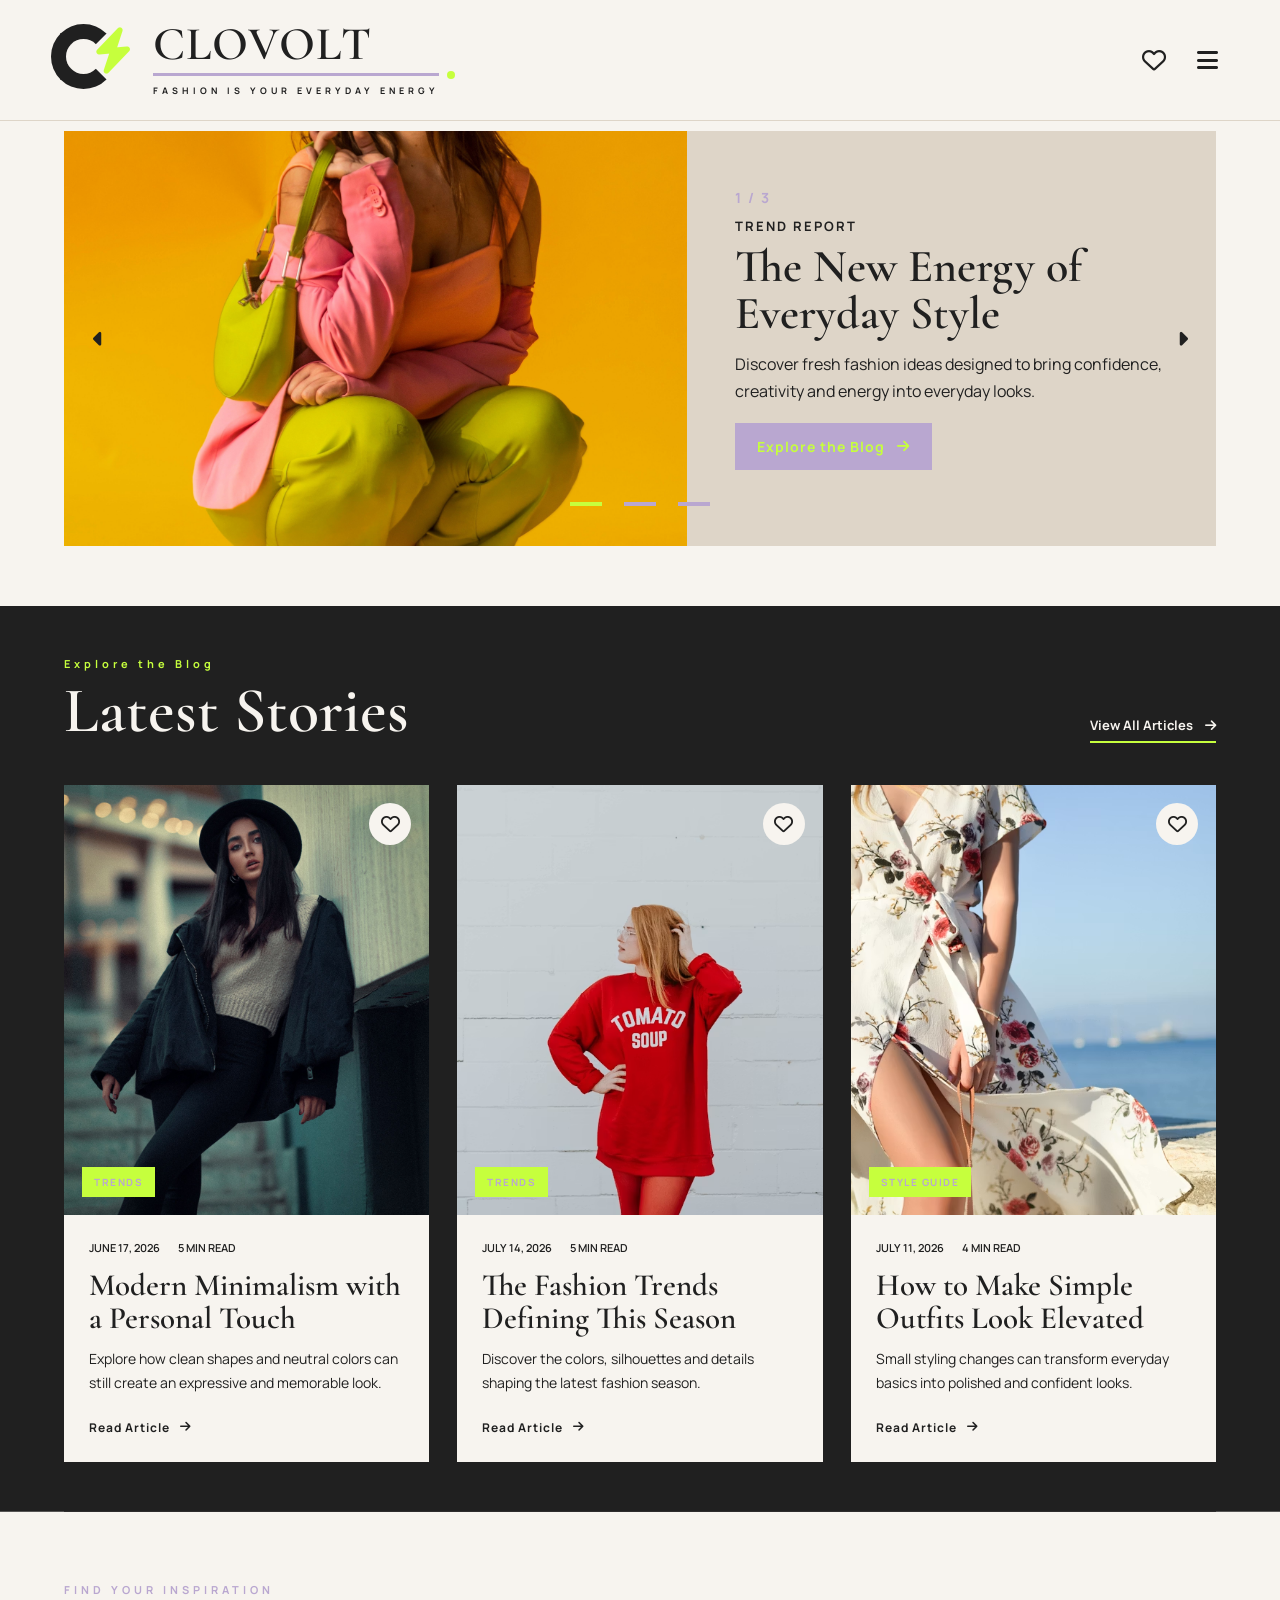
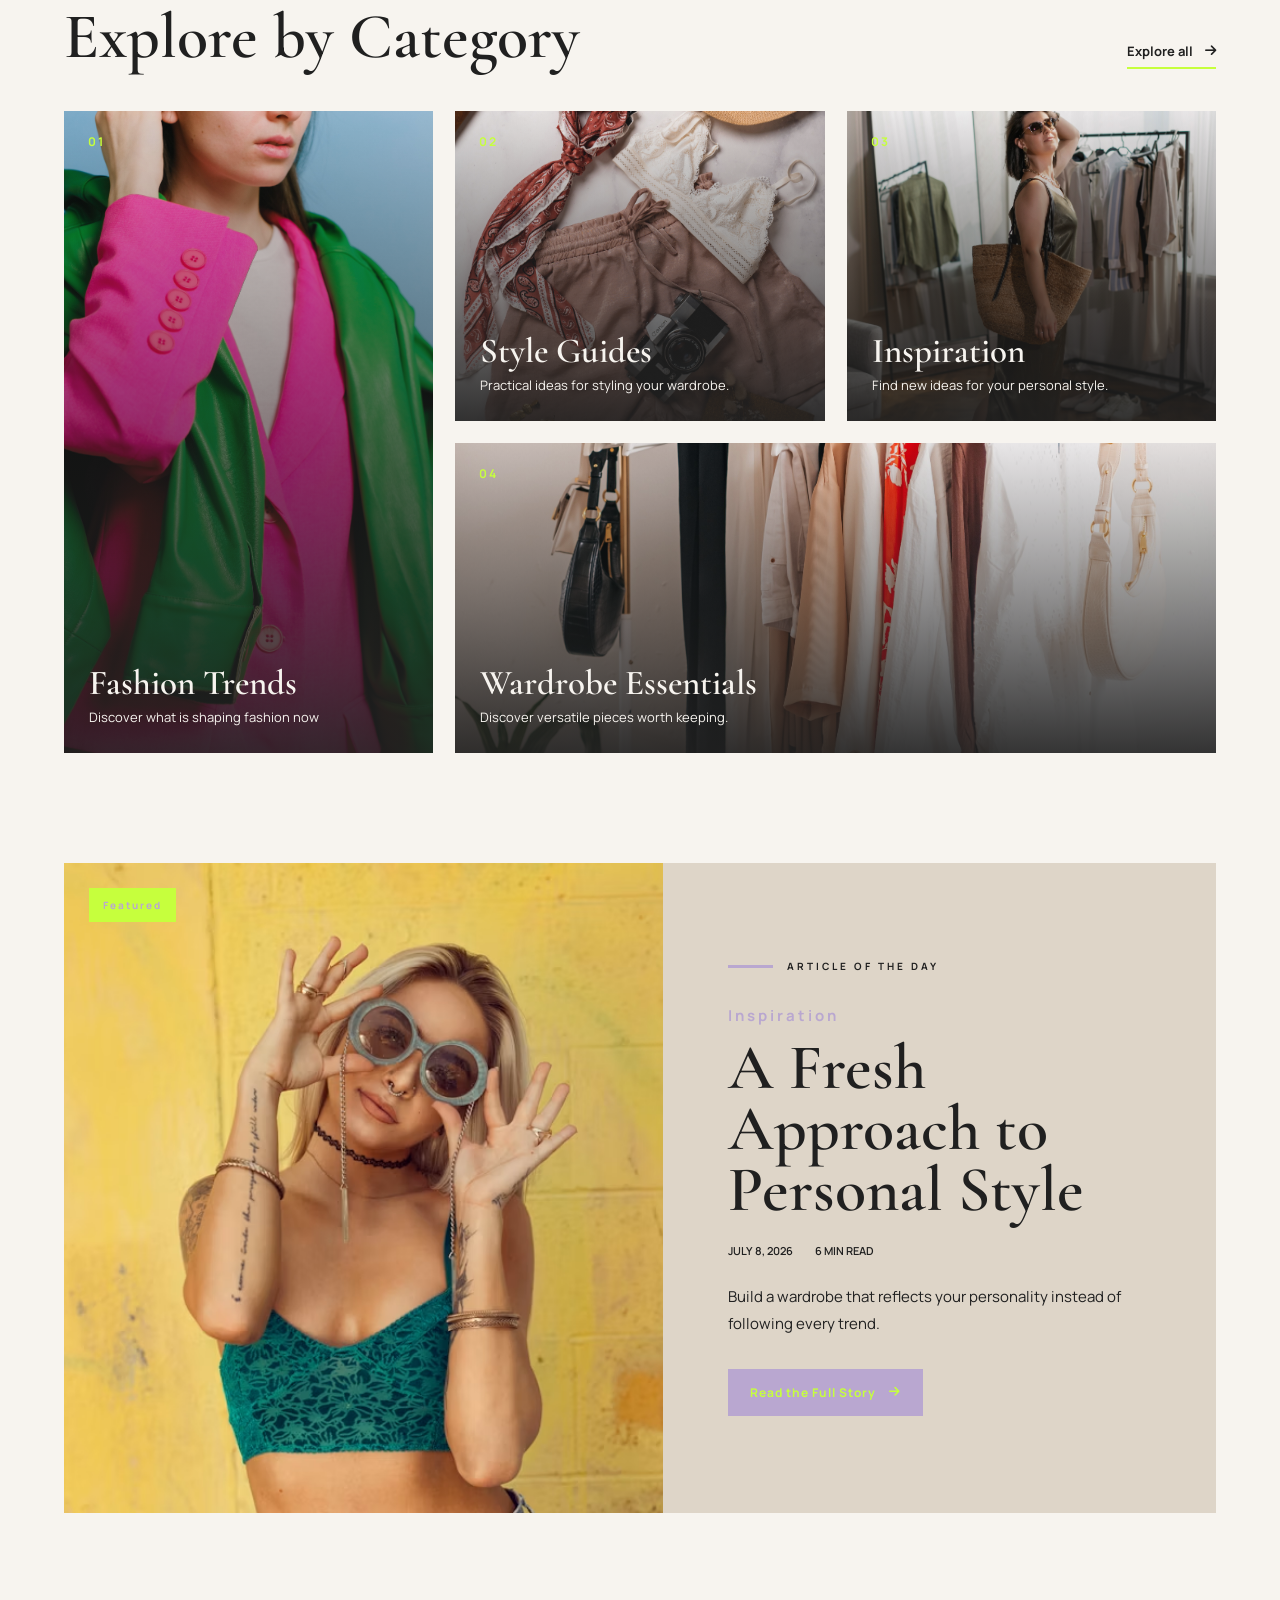
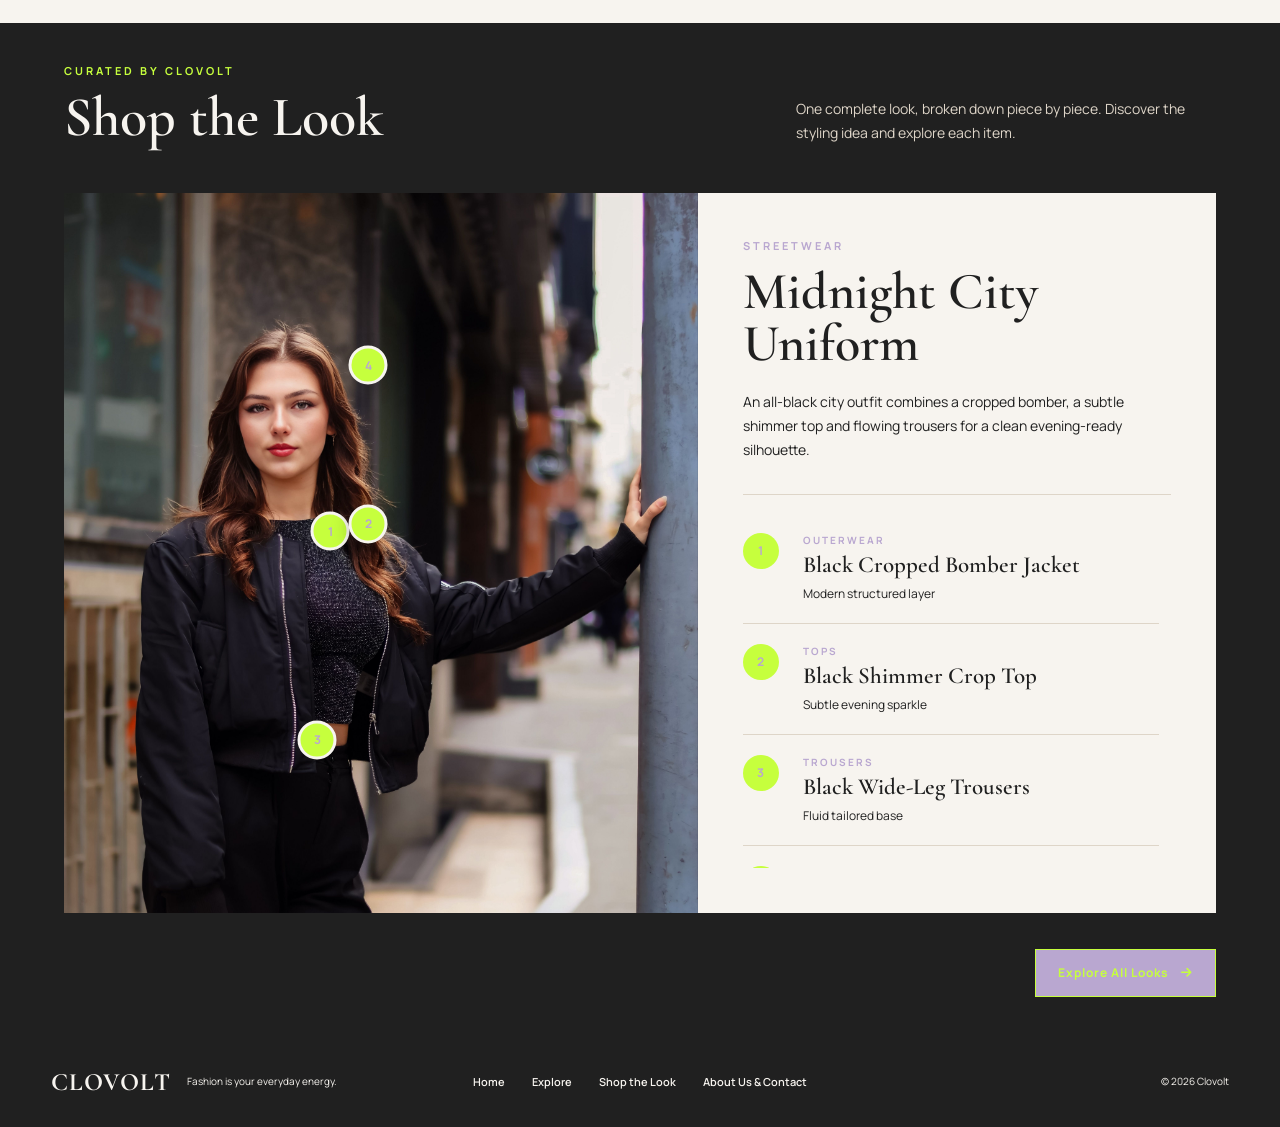
==== commit a2a55329: "Combining style in one file" ====
--- a/index.html
+++ b/index.html
@@ -33,10 +33,7 @@
             href="https://cdnjs.cloudflare.com/ajax/libs/font-awesome/6.7.2/css/all.min.css"
         >
 
-        <link rel="stylesheet" href="css/global.css">
-        <link rel="stylesheet" href="css/header.css">
         <link rel="stylesheet" href="css/style.css">
-        <link rel="stylesheet" href="css/footer.css">
     </head>
 
     <body>
--- a/css/style.css
+++ b/css/style.css
@@ -1,3 +1,849 @@
+/* =========================
+   GLOBAL STYLES
+========================= */
+
+:root {
+    --warm-white: #f7f4ef;
+    --charcoal-black: #202020;
+    --soft-beige: #ded5c8;
+    --electric-lime: #c6ff3d;
+    --muted-lavender: #b9a7d0;
+
+    --heading-font: "Cormorant Garamond", serif;
+    --body-font: "Manrope", sans-serif;
+}
+
+* {
+    margin: 0;
+    padding: 0;
+    box-sizing: border-box;
+}
+
+html {
+    scroll-behavior: smooth;
+}
+
+body {
+    min-height: 100vh;
+    display: flex;
+    flex-direction: column;
+    color: var(--charcoal-black);
+    background-color: var(--warm-white);
+    font-family: var(--body-font);
+}
+
+main {
+    flex: 1;
+}
+
+h1,
+h2,
+h3,
+h4,
+h5,
+h6 {
+    font-family: var(--heading-font);
+}
+
+a {
+    color: inherit;
+    text-decoration: none;
+}
+
+button {
+    padding: 0;
+    color: inherit;
+    background: none;
+    border: none;
+    font: inherit;
+    cursor: pointer;
+}
+
+.section-label {
+    margin-bottom: 8px;
+    color: var(--muted-lavender);
+    font-size: 11px;
+    font-weight: 700;
+    letter-spacing: 4px;
+}
+
+.loading-message,
+.error-message {
+    grid-column: 1 / -1;
+    padding: 40px;
+    color: var(--charcoal-black);
+    font-size: 14px;
+    line-height: 22px;
+    text-align: center;
+}
+
+@media (prefers-reduced-motion: reduce) {
+    html {
+        scroll-behavior: auto;
+    }
+
+    *,
+    *::before,
+    *::after {
+        animation-duration: 0.01ms !important;
+        animation-iteration-count: 1 !important;
+        transition-duration: 0.01ms !important;
+    }
+}
+
+
+
+/* =========================
+   HEADER STYLE
+========================= */
+
+#header-container {
+    width: 100%;
+    position: sticky;
+    top: 0;
+    z-index: 1000;
+}
+
+.site-header {
+    width: 100%;
+    background-color: var(--warm-white);
+    border-bottom: 1px solid var(--soft-beige);
+}
+
+.header-top {
+    min-height: 120px;
+    padding: 20px 4%;
+    display: flex;
+    justify-content: space-between;
+    align-items: center;
+    gap: 30px;
+}
+
+.logo {
+    display: flex;
+    align-items: center;
+    gap: 14px;
+    flex-shrink: 0;
+}
+
+.logo-symbol {
+    width: 88px;
+    height: 72px;
+    position: relative;
+    flex-shrink: 0;
+}
+
+.letter-c {
+    width: 65px;
+    height: 65px;
+    border: 15px solid var(--charcoal-black);
+    border-radius: 50%;
+    border-right-color: transparent;
+}
+
+.lightning-bolt {
+    position: absolute;
+    top: 4px;
+    left: 42px;
+    color: var(--electric-lime);
+    font-size: 45px;
+    transform: rotate(-5deg);
+}
+
+.logo-content {
+    display: flex;
+    flex-direction: column;
+    align-items: flex-start;
+}
+
+.logo-name {
+    font-family: var(--heading-font);
+    font-size: 47px;
+    font-weight: 600;
+    line-height: 0.9;
+    letter-spacing: 1px;
+    white-space: nowrap;
+}
+
+.logo-line {
+    position: relative;
+    width: 100%;
+    height: 3px;
+    margin: 8px 0;
+    background-color: var(--muted-lavender);
+}
+
+.logo-line::after {
+    content: "";
+    position: absolute;
+    top: 50%;
+    right: -16px;
+    width: 8px;
+    height: 8px;
+    background-color: var(--electric-lime);
+    border-radius: 50%;
+    transform: translateY(-50%);
+}
+
+.logo-motto {
+    font-family: var(--body-font);
+    font-size: 9px;
+    font-weight: 700;
+    letter-spacing: 4px;
+    white-space: nowrap;
+}
+
+.header-actions {
+    display: flex;
+    align-items: center;
+    gap: 12px;
+    flex-shrink: 0;
+}
+
+.favorites-link,
+.menu-button {
+    display: flex;
+    justify-content: center;
+    align-items: center;
+    width: 42px;
+    height: 42px;
+    color: var(--charcoal-black);
+    font-size: 24px;
+    border-radius: 50%;
+    transition: 
+        color 0.3s ease,
+        background-color 0.3s ease,
+        transform 0.3s ease;
+}
+
+.favorites-link:hover,
+.menu-button:hover {
+    background-color: var(--electric-lime);
+    color: var(--muted-lavender);
+    transform: scale(1.05);
+}
+
+.navigation-menu {
+    display: none;
+    padding: 24px 4%;
+    background-color: var(--muted-lavender);
+}
+
+.navigation-menu.open {
+    display: flex;
+    justify-content: center;
+    align-items: center;
+    gap: 45px;
+}
+
+.navigation-menu > a {
+    color: var(--warm-white);
+    font-size: 15px;
+    font-weight: 600;
+    letter-spacing: 1px;
+    transition: color 0.3s ease;
+}
+
+.navigation-menu > a:hover {
+    color: var(--electric-lime);
+}
+
+.navigation-menu > a[aria-current="page"] {
+    color: var(--electric-lime);
+    text-decoration: underline;
+    text-underline-offset: 6px;
+}
+
+.menu-button:focus-visible,
+.logo:focus-visible,
+.favorites-link:focus-visible,
+.navigation-menu > a:focus-visible {
+    outline: 3px solid var(--electric-lime);
+    outline-offset: 4px;
+}
+
+
+
+/* =========================
+   FOOTER STYLE
+========================= */
+
+.site-footer {
+    width: 100%;
+    padding: 30px 4%;
+    display: grid;
+    grid-template-columns: 1fr auto 1fr;
+    align-items: center;
+    gap: 40px;
+    color: var(--warm-white);
+    background-color: var(--charcoal-black);
+}
+
+.footer-brand {
+    grid-column: 1;
+    justify-self: start;
+    display: flex;
+    align-items: center;
+    gap: 16px;
+}
+
+.footer-logo {
+    font-family: var(--heading-font);
+    font-size: 25px;
+    font-weight: 700;
+    letter-spacing: 1px;
+    white-space: nowrap;
+    transition: color 0.3s ease;
+}
+
+.footer-logo:hover {
+    color: var(--electric-lime);
+}
+
+.footer-brand > p {
+    font-size: 10px;
+    line-height: 1.5;
+    white-space: nowrap;
+}
+
+.footer-navigation {
+    grid-column: 2;
+    justify-self: center;
+    display: flex;
+    align-items: center;
+    justify-content: center;
+    gap: 27px;
+}
+
+.footer-navigation > a {
+    font-size: 11px;
+    font-weight: 600;
+    white-space: nowrap;
+    transition: color 0.3s ease;
+}
+
+.footer-navigation > a:hover {
+    color: var(--electric-lime);
+}
+
+.footer-copyright {
+    grid-column: 3;
+    justify-self: end;
+    font-size: 10px;
+    line-height: 1.5;
+    white-space: nowrap;
+}
+
+.footer-logo:focus-visible,
+.footer-navigation a:focus-visible {
+    outline: 3px solid var(--electric-lime);
+    outline-offset: 4px;
+}
+
+
+
+/* =========================
+   SHARED PAGE INTRODUCTIONS
+========================= */
+
+.page-introduction {
+    width: min(1400px, 90%);
+    margin: 0 auto;
+    padding: 30px 0 40px;
+    text-align: center;
+}
+
+.page-introduction-contained {
+    width: 100%;
+}
+
+.page-introduction > h1 {
+    margin-bottom: 15px;
+    font-size: 60px;
+    font-weight: 600;
+    line-height: 1;
+}
+
+.page-title-line {
+    width: 70px;
+    height: 4px;
+    margin: 0 auto 20px;
+    background-color: var(--electric-lime);
+}
+
+.page-title-line-lavender {
+    background-color: var(--muted-lavender);
+}
+
+.page-description {
+    max-width: 600px;
+    margin: 0 auto;
+    font-size: 16px;
+    line-height: 27px;
+}
+
+.page-description-wide {
+    max-width: 620px;
+}
+
+
+
+/* =========================
+   SHARED SECTION HEADINGS
+========================= */
+
+.section-heading {
+    margin-bottom: 42px;
+    display: flex;
+    align-items: flex-end;
+    justify-content: space-between;
+    gap: 30px;
+}
+
+.section-heading > div {
+    min-width: 0;
+}
+
+.section-heading h2 {
+    margin: 0;
+    font-size: clamp(42px, 5vw, 65px);
+    font-weight: 600;
+    line-height: 1;
+}
+
+
+
+/* =========================
+   SHARED SEARCH
+========================= */
+
+.content-search {
+    width: 100%;
+    max-width: 760px;
+    margin: 32px auto 0;
+    display: flex;
+    gap: 12px;
+}
+
+.search-field {
+    min-width: 0;
+    display: flex;
+    align-items: center;
+    flex: 1;
+    gap: 12px;
+    padding: 0 18px;
+    background-color: var(--warm-white);
+    border: 2px solid var(--soft-beige);
+    transition: border-color 0.2s ease;
+}
+
+.search-field:focus-within {
+    border-color: var(--muted-lavender);
+}
+
+.search-field i {
+    flex-shrink: 0;
+    color: var(--muted-lavender);
+    font-size: 18px;
+}
+
+.search-field input {
+    width: 100%;
+    padding: 15px 0;
+    color: var(--charcoal-black);
+    background-color: transparent;
+    border: none;
+    outline: none;
+    font: inherit;
+}
+
+.search-field input::placeholder {
+    color: var(--charcoal-black);
+    opacity: 0.6;
+}
+
+.search-button {
+    padding: 15px 26px;
+    color: var(--electric-lime);
+    background-color: var(--muted-lavender);
+    font-size: 14px;
+    font-weight: 700;
+    letter-spacing: 1px;
+    transition:
+        color 0.2s ease,
+        background-color 0.2s ease,
+        transform 0.2s ease;
+}
+
+.search-button:hover {
+    color: var(--muted-lavender);
+    background-color: var(--electric-lime);
+    transform: translateY(-2px);
+}
+
+
+
+/* =========================
+   SHARED FILTERS
+========================= */
+
+.content-filters {
+    width: min(1400px, 90%);
+    margin: 0 auto;
+    padding: 0 0 50px;
+    text-align: center;
+}
+
+.content-filters h2 {
+    margin-bottom: 26px;
+    font-size: 38px;
+    font-weight: 600;
+    line-height: 1;
+}
+
+.filter-list {
+    display: flex;
+    flex-wrap: wrap;
+    justify-content: center;
+    gap: 12px;
+}
+
+.filter-button {
+    padding: 12px 20px;
+    color: var(--charcoal-black);
+    background-color: transparent;
+    border: 2px solid var(--muted-lavender);
+    font-size: 13px;
+    font-weight: 700;
+    letter-spacing: 0.5px;
+    transition:
+        color 0.2s ease,
+        background-color 0.2s ease,
+        border-color 0.2s ease,
+        transform 0.2s ease;
+}
+
+.filter-button:hover,
+.filter-button.active {
+    color: var(--muted-lavender);
+    background-color: var(--electric-lime);
+    border-color: var(--electric-lime);
+    transform: translateY(-2px);
+}
+
+
+
+/* =========================
+   SHARED RESULTS
+========================= */
+
+.results-section {
+    width: min(1400px, 90%);
+    margin: 0 auto;
+    padding: 50px 0 100px;
+    border-top: 1px solid var(--soft-beige);
+}
+
+.results-count {
+    padding-bottom: 7px;
+    color: var(--muted-lavender);
+    font-size: 13px;
+    font-weight: 700;
+    text-align: right;
+}
+
+.no-results-message {
+    padding: 50px 20px;
+    color: var(--muted-lavender);
+    font-size: 15px;
+    font-weight: 600;
+    text-align: center;
+}
+
+.load-more-container {
+    margin-top: 48px;
+    display: flex;
+    justify-content: center;
+}
+
+.load-more-container[hidden] {
+    display: none;
+}
+
+.load-more-button {
+    padding: 15px 30px;
+    color: var(--muted-lavender);
+    background-color: var(--electric-lime);
+    border: 2px solid var(--muted-lavender);
+    font-size: 13px;
+    font-weight: 700;
+    letter-spacing: 1.5px;
+    transition:
+        color 0.2s ease,
+        background-color 0.2s ease,
+        border-color 0.2s ease,
+        transform 0.2s ease;
+}
+
+.load-more-button:hover {
+    color: var(--electric-lime);
+    background-color: var(--muted-lavender);
+    border-color: var(--electric-lime);
+    transform: translateY(-2px);
+}
+
+.search-button:focus-visible,
+.filter-button:focus-visible,
+.load-more-button:focus-visible {
+    outline: 3px solid var(--electric-lime);
+    outline-offset: 3px;
+}
+
+
+
+/* =========================
+   SHARED ARTICLE CARDS
+========================= */
+
+.articles-grid {
+    display: grid;
+    grid-template-columns: repeat(3, 1fr);
+    gap: 28px;
+}
+
+.article-card {
+    background-color: var(--warm-white);
+}
+
+.article-image {
+    position: relative;
+    height: 430px;
+    overflow: hidden;
+    background-color: var(--soft-beige);
+}
+
+.article-image > img {
+    width: 100%;
+    height: 100%;
+    display: block;
+    object-fit: cover;
+    transition: transform 0.5s ease;
+}
+
+.article-card:hover > .article-image > img {
+    transform: scale(1.04);
+}
+
+.article-category {
+    position: absolute;
+    bottom: 18px;
+    left: 18px;
+    padding: 8px 12px;
+    color: var(--muted-lavender);
+    background-color: var(--electric-lime);
+    font-size: 10px;
+    font-weight: 700;
+    letter-spacing: 1.5px;
+    text-transform: uppercase;
+}
+
+.article-favorite {
+    position: absolute;
+    top: 18px;
+    right: 18px;
+    width: 42px;
+    height: 42px;
+    color: var(--charcoal-black);
+    background-color: var(--warm-white);
+    border-radius: 50%;
+    font-size: 19px;
+    transition:
+        color 0.3s ease,
+        background-color 0.3s ease;
+}
+
+.article-favorite:hover,
+.article-favorite.saved {
+    color: var(--muted-lavender);
+    background-color: var(--electric-lime);
+}
+
+.article-content {
+    padding: 25px;
+}
+
+.article-meta {
+    margin-bottom: 14px;
+    display: flex;
+    gap: 18px;
+    color: var(--charcoal-black);
+    font-size: 11px;
+    font-weight: 600;
+    text-transform: uppercase;
+}
+
+.article-content > h3 {
+    margin-bottom: 13px;
+    color: var(--charcoal-black);
+    font-size: 31px;
+    font-weight: 600;
+    line-height: 1.05;
+}
+
+.article-excerpt {
+    margin-bottom: 20px;
+    color: var(--charcoal-black);
+    font-size: 14px;
+    line-height: 1.7;
+}
+
+/* Scoped që të mos konfliktojë me linkun në Explore. */
+.article-card .read-article-link {
+    display: inline-flex;
+    align-items: center;
+    gap: 10px;
+    color: var(--charcoal-black);
+    font-size: 12px;
+    font-weight: 700;
+    letter-spacing: 1px;
+    transition:
+        gap 0.3s ease,
+        color 0.3s ease;
+}
+
+.article-card .read-article-link:hover {
+    gap: 16px;
+    color: var(--muted-lavender);
+}
+
+.article-favorite:focus-visible,
+.article-card .read-article-link:focus-visible {
+    outline: 3px solid var(--electric-lime);
+    outline-offset: 4px;
+}
+
+
+
+/* =========================
+   SHARED LOOK CARDS
+========================= */
+
+.shop-look-grid {
+    display: grid;
+    grid-template-columns: repeat(2, minmax(0, 1fr));
+    gap: 32px;
+}
+
+.shop-look-card {
+    position: relative;
+    overflow: hidden;
+    background-color: var(--soft-beige);
+}
+
+.shop-look-link {
+    height: 100%;
+    display: block;
+    overflow: hidden;
+}
+
+.shop-look-image {
+    width: 100%;
+    aspect-ratio: 4 / 5;
+    display: block;
+    object-fit: cover;
+    transition: transform 0.4s ease;
+}
+
+.shop-look-link:hover .shop-look-image {
+    transform: scale(1.03);
+}
+
+.shop-favorite-button {
+    position: absolute;
+    top: 18px;
+    right: 18px;
+    z-index: 2;
+    width: 44px;
+    height: 44px;
+    display: grid;
+    place-items: center;
+    color: var(--muted-lavender);
+    background-color: var(--electric-lime);
+    border: 2px solid var(--muted-lavender);
+    border-radius: 50%;
+    font-size: 18px;
+    transition:
+        color 0.2s ease,
+        background-color 0.2s ease,
+        transform 0.2s ease;
+}
+
+.shop-favorite-button:hover,
+.shop-favorite-button.saved {
+    color: var(--muted-lavender);
+    background-color: var(--electric-lime);
+}
+
+.shop-favorite-button:hover {
+    transform: scale(1.08);
+}
+
+.shop-look-link:focus-visible,
+.shop-favorite-button:focus-visible {
+    outline: 3px solid var(--electric-lime);
+    outline-offset: 3px;
+}
+
+
+
+/* =========================
+   SHARED DETAIL PAGES
+========================= */
+
+.detail-page {
+    width: min(1400px, 90%);
+    margin: 0 auto;
+    padding: 30px 0 100px;
+}
+
+.detail-favorite-button {
+    position: absolute;
+    right: 0;
+    bottom: 0;
+    width: 54px;
+    height: 54px;
+    display: grid;
+    place-items: center;
+    color: var(--muted-lavender);
+    background-color: var(--warm-white);
+    border: 2px solid var(--electric-lime);
+    border-radius: 50%;
+    font-size: 20px;
+    transition:
+        background-color 0.2s ease,
+        transform 0.2s ease;
+}
+
+.detail-favorite-button:hover,
+.detail-favorite-button.saved {
+    background-color: var(--electric-lime);
+}
+
+.detail-favorite-button:hover {
+    transform: translateY(-2px);
+}
+
+.detail-favorite-button:focus-visible {
+    outline: 3px solid var(--electric-lime);
+    outline-offset: 4px;
+}
+
+
+
+/* =========================
+   HOME PAGE
+========================= */
+
 .hero-carousel {
     position: relative;
     width: min(1400px, 90%);
@@ -186,25 +1032,10 @@
     clip-path: inset(0 -100vmax);
 }
 
-.section-heading {
-    margin-bottom: 42px;
-    display: flex;
-    justify-content: space-between;
-    align-items: end;
-    gap: 30px;
-}
-
 .section-label-dark {
     color: var(--electric-lime);
 }
 
-.section-heading h2 {
-    margin: 0;
-    font-size: clamp(42px, 5vw, 65px);
-    font-weight: 600;
-    line-height: 1;
-}
-
 .view-all-link {
     padding-bottom: 7px;
     display: flex;
@@ -216,116 +1047,6 @@
 }
 
 .view-all-link:hover {
-    color: var(--muted-lavender);
-}
-
-.articles-grid {
-    display: grid;
-    grid-template-columns: repeat(3, 1fr);
-    gap: 28px;
-}
-
-.article-card {
-    background-color: var(--warm-white);
-}
-
-.article-image {
-    position: relative;
-    height: 430px;
-    overflow: hidden;
-    background-color: var(--soft-beige);
-}
-
-.article-image > img {
-    width: 100%;
-    height: 100%;
-    display: block;
-    object-fit: cover;
-    transition: transform 0.5s ease;
-}
-
-.article-card:hover > .article-image > img {
-    transform: scale(1.04);
-}
-
-.article-category {
-    position: absolute;
-    left: 18px;
-    bottom: 18px;
-    padding: 8px 12px;
-    color: var(--muted-lavender);
-    background-color: var(--electric-lime);
-    font-size: 10px;
-    font-weight: 700;
-    letter-spacing: 1.5px;
-    text-transform: uppercase;
-}
-
-.article-favorite {
-    position: absolute;
-    top: 18px;
-    right: 18px;
-    width: 42px;
-    height: 42px;
-    color: var(--charcoal-black);
-    background-color: var(--warm-white);
-    font-size: 19px;
-    border-radius: 50%;
-    transition: 
-        color 0.3s ease,
-        background-color 0.3s ease;
-}
-
-.article-favorite:hover,
-.article-favorite.saved {
-    color: var(--muted-lavender);
-    background-color: var(--electric-lime);
-}
-
-.article-content {
-    padding: 25px 5px;
-}
-
-.article-meta {
-    margin-bottom: 14px;
-    display: flex;
-    gap: 18px;
-    color: var(--charcoal-black);
-    font-size: 11px;
-    font-weight: 600;
-    text-transform: uppercase;
-}
-
-.article-content > h3 {
-    margin-bottom: 13px;
-    font-size: 31px;
-    font-weight: 600;
-    line-height: 1.05;
-    color: var(--charcoal-black);
-}
-
-.article-excerpt {
-    margin-bottom: 20px;
-    color: var(--charcoal-black);
-    font-size: 14px;
-    line-height: 1.7;
-}
-
-.read-article-link {
-    display: inline-flex;
-    align-items: center;
-    gap: 10px;
-    font-size: 12px;
-    font-weight: 700;
-    letter-spacing: 1px;
-    color: var(--charcoal-black);
-    transition: 
-        gap 0.3s ease,
-        color 0.3s ease;
-}
-
-.read-article-link:hover {
-    gap: 16px;
     color: var(--muted-lavender);
 }
 
@@ -651,7 +1372,7 @@
     transform: scale(1.03);
 }
 
-.look-hotspot {
+.featured-look-hotspot {
     position: absolute;
     z-index: 3;
     transform: translate(-50%, -50%);
@@ -888,9 +1609,7 @@
 }
 
 .view-all-link:focus-visible,
-.read-article-link:focus-visible,
 .category-card:focus-visible,
-.article-favorite:focus-visible,
 .article-day-button:focus-visible,
 .product-link:focus-visible,
 .shop-look-button:focus-visible {
@@ -898,397 +1617,1319 @@
     outline-offset: 4px;
 }
 
-@media (max-width: 900px) {
-    .hero-carousel {
-        width: calc(100% - 32px);
-        margin: 10px auto 32px;
-    }
-
-    .carousel-slide {
-        grid-template-columns: 1fr;
-        height: auto;
-    }
-
-    .slide-image {
-        order: -1;
-        width: 100%;
-        min-height: 0;
-        height: 400px;
-    }
-
-    .slide-content {
-        height: auto;
-        min-height: 400px;
-        padding: 40px 48px 70px;
-    }
-
-    .slide-content > h1,
-    .slide-content > h2 {
-        max-width: 600px;
-        font-size: 50px;
-        line-height: 52px;
-    }
-
-    .slide-description {
-        max-width: 560px;
-    }
-
-    .carousel-arrow {
-        top: 200px;
-    }
-
-    .articles-grid {
-        grid-template-columns: 1fr;
-    }
-
-    .article-card {
-        width: 100%;
-        max-width: 650px;
-        justify-self: center;
-    }
-
-    .article-image {
-        height: 500px;
-    }
-
-    .categories-grid {
-        grid-template-columns: repeat(2, 1fr);
-        grid-template-rows: 450px 310px 310px;
-    }
-
-    .category-card-large {
-        grid-column: 1 / 3;
-        grid-row: auto;
-    }
-
-    .category-card-wide {
-        grid-column: 1 / 3;
-    }
-
-    .article-of-day {
-        grid-template-columns: 1fr;
-    }
-
-    .article-of-day-image {
-        min-height: 550px;
-    }
-
-    .article-of-day-content {
-        padding: 55px;
-    }
-
-    .article-of-day-content > h2 {
-        font-size: 58px;
-    }
-
-    .shop-look-preview {
-        padding: 80px 5%;
-    }
-
-    .shop-look-heading {
-        margin-bottom: 38px;
-        flex-direction: column;
-        align-items: flex-start;
-        gap: 20px;
-    }
-
-    .shop-look-heading h2 {
-        font-size: 50px;
-        line-height: 50px;
-    }
-
-    .shop-look-intro {
-        max-width: 560px;
-    }
-
-    .featured-look {
-        height: auto;
-        grid-template-columns: 1fr;
-        overflow: visible;
-    }
-
-    .featured-look-image {
-        height: 700px;
-    }
-
-    .look-details {
-        padding: 50px 40px;
-    }
-
-    .look-name {
-        font-size: 46px;
-        line-height: 46px;
-    }
-
-    .look-description {
-        margin-bottom: 32px;
-        padding-bottom: 28px;
-    }
-
-    .look-products {
-        overflow-y: visible;
-        padding-right: 0;
-    }
-}
-
-@media (max-width: 600px) {
-    .hero-carousel {
-        width: calc(100% - 32px);
-        margin: 10px auto;
-    }
-
-    .slide-image {
-        height: 260px;
-    }
-
-    .slide-content {
-        min-height: 260px;
-        padding: 10px 20px 40px;
-    }
-
-    .slide-content > h1,
-    .slide-content > h2 {
-        font-size: 25px;
-        line-height: 25px;
-    }
-
-    .slide-description {
-        font-size: 15px;
-        line-height: 25px;
-    }
-
-    .slide-link {
-        padding: 13px 18px;
-        font-size: 13px;
-    }
-
-    .carousel-arrow {
-        top: 130px;
-        width: 42px;
-        height: 42px;
-        font-size: 20px;
-    }
-
-    .carousel-indicators {
-        bottom: 16px;
-    }
-
-    .carousel-indicator {
-        width: 26px;
-    }
-
-    .latest-posts {
-        width: calc(100% - 32px);
-        padding: 55px 0 75px;
-    }
-
-    .section-heading {
-        align-items: flex-start;
-        flex-direction: column;
-        gap: 20px;
-        margin-bottom: 32px;
-    }
-
-    .section-heading h2 {
-        font-size: 42px;
-    }
-
-    .article-card {
-        max-width: none;
-    }
-
-    .article-image {
-        height: 390px;
-    }
-
-    .article-content > h3 {
-        font-size: 27px;
-    }
-
-    .categories-section {
-        width: calc(100% - 32px);
-        padding: 60px 0 80px;
-    }
-
-    .categories-grid {
-        grid-template-columns: 1fr;
-        grid-template-rows: repeat(4, 390px);
-    }
-
-    .category-card-large,
-    .category-card-wide {
-        grid-column: auto;
-        grid-row: auto;
-    }
-
-    .category-content {
-        padding: 22px;
-    }
-
-    .category-content > h3 {
-        font-size: 30px;
-    }
-
-    .category-arrow {
-        right: 20px;
-        bottom: 20px;
-        transform: translateX(0);
-    }
-
-    .article-of-day {
-        width: calc(100% - 32px);
-        margin-bottom: 80px;
-    }
-
-    .article-of-day-image {
-        min-height: 390px;
-    }
-
-    .article-of-day-content {
-        padding: 38px 24px;
-    }
-
-    .article-day-heading {
-        margin-bottom: 25px;
-    }
-
-    .article-of-day-content > h2 {
-        margin-bottom: 18px;
-        font-size: 42px;
-        line-height: 1;
-    }
-
-    .article-day-meta {
-        margin-bottom: 20px;
-        gap: 8px 16px;
-    }
-
-    .article-day-description {
-        margin-bottom: 27px;
-        font-size: 14px;
-        line-height: 1.7;
-    }
-
-    .article-day-button {
-        padding: 14px 18px;
-        font-size: 11px;
-    }
-
-    .featured-badge {
-        top: 18px;
-        left: 18px;
-    }
-
-    .shop-look-preview {
-        padding: 65px 0;
-    }
-
-    .shop-look-heading {
-        width: 90%;
-        margin: 0 auto 28px;
-        gap: 16px;
-    }
-
-    .shop-look-heading .section-label {
-        margin-bottom: 8px;
-        font-size: 10px;
-        line-height: 14px;
-        letter-spacing: 2px;
-    }
-
-    .shop-look-heading h2 {
-        font-size: 42px;
-        line-height: 42px;
-    }
-
-    .shop-look-intro {
-        max-width: 100%;
-        font-size: 13px;
-        line-height: 22px;
-    }
-
-    .featured-look-image {
-        height: 530px;
-    }
-
-    .look-hotspot {
-        width: 33px;
-        height: 33px;
-        border-width: 2px;
-        font-size: 11px;
-        line-height: 11px;
-    }
-
-    .look-details {
-        padding: 42px 24px;
-    }
-
-    .look-style {
-        margin-bottom: 9px;
-        font-size: 10px;
-        line-height: 14px;
-        letter-spacing: 2px;
-    }
-
-    .look-name {
-        margin-bottom: 16px;
-        font-size: 38px;
-        line-height: 39px;
-    }
-
-    .look-description {
-        margin-bottom: 26px;
-        padding-bottom: 24px;
-        font-size: 13px;
-        line-height: 22px;
-    }
-
-    .look-product {
-        grid-template-columns: 36px 1fr;
-        gap: 14px;
-        padding: 17px 0;
-    }
-
-    .product-number {
-        width: 32px;
-        height: 32px;
-        font-size: 11px;
-        line-height: 11px;
-    }
-
-    .product-category {
-        margin-bottom: 4px;
-        font-size: 9px;
-        line-height: 13px;
-        letter-spacing: 1px;
-    }
-
-    .product-name {
-        margin-bottom: 4px;
-        font-size: 20px;
-        line-height: 24px;
-    }
-
-    .product-detail {
-        font-size: 11px;
-        line-height: 18px;
-    }
-
-    .product-link {
-        gap: 7px;
-    }
-
-    .product-link > i {
-        font-size: 10px;
-    }
-
-    .shop-look-action {
-        margin-top: 28px;
-    }
-
-    .shop-look-button {
-        width: 100%;
-        padding: 14px 18px;
-        font-size: 11px;
-    }
+
+
+/* =========================
+   EXPLORE PAGE
+========================= */
+
+.explore-articles-grid {
+    display: grid;
+    gap: 36px;
+}
+
+.explore-article-card {
+    height: 380px;
+    display: flex;
+    overflow: hidden;
+    background-color: var(--warm-white);
+    border: 1px solid var(--soft-beige);
+}
+
+.explore-article-card:nth-child(even) {
+    flex-direction: row-reverse;
+}
+
+.explore-article-image-container {
+    position: relative;
+    width: 45%;
+    height: 100%;
+    flex-shrink: 0;
+    overflow: hidden;
+}
+
+.explore-article-image {
+    width: 100%;
+    height: 100%;
+    display: block;
+    object-fit: cover;
+}
+
+.explore-article-content {
+    width: 55%;
+    padding: 36px;
+    display: flex;
+    flex-direction: column;
+    justify-content: center;
+}
+
+.explore-article-category {
+    margin-bottom: 12px;
+    color: var(--muted-lavender);
+    font-size: 13px;
+    font-weight: 700;
+    letter-spacing: 2px;
+    text-transform: uppercase;
+}
+
+.explore-article-content > h3 {
+    margin-bottom: 16px;
+    color: var(--charcoal-black);
+    font-size: 30px;
+    line-height: 1.15;
+}
+
+.explore-article-excerpt {
+    margin-bottom: 24px;
+    color: var(--charcoal-black);
+    line-height: 1.6;
+}
+
+.explore-article-meta {
+    display: flex;
+    gap: 18px;
+    color: var(--muted-lavender);
+    font-size: 13px;
+}
+
+.explore-article-card .read-article-link {
+    width: fit-content;
+    margin-top: 28px;
+    padding-bottom: 5px;
+    color: var(--charcoal-black);
+    font-size: 13px;
+    font-weight: 700;
+    letter-spacing: 1.5px;
+    border-bottom: 3px solid var(--electric-lime);
+    transition:
+        color 0.3s ease,
+        border-color 0.3s ease;
+}
+
+.explore-article-card .read-article-link:hover {
+    color: var(--muted-lavender);
+    border-color: var(--muted-lavender);
+}
+
+.explore-article-number {
+    position: absolute;
+    top: 20px;
+    left: 20px;
+    z-index: 1;
+    width: 50px;
+    height: 50px;
+    display: grid;
+    place-items: center;
+    color: var(--muted-lavender);
+    background-color: var(--electric-lime);
+    border: 2px solid var(--muted-lavender);
+    font-size: 18px;
+    font-weight: 800;
+    letter-spacing: 1px;
+}
+
+.explore-favorite-button {
+    position: absolute;
+    top: 20px;
+    right: 20px;
+    z-index: 1;
+    width: 50px;
+    height: 50px;
+    display: grid;
+    place-items: center;
+    color: var(--muted-lavender);
+    background-color: var(--warm-white);
+    border: 2px solid var(--muted-lavender);
+    font-size: 20px;
+    transition:
+        color 0.3s ease,
+        background-color 0.3s ease,
+        border-color 0.3s ease,
+        transform 0.3s ease;
+}
+
+.explore-favorite-button:hover {
+    color: var(--muted-lavender);
+    background-color: var(--electric-lime);
+    border-color: var(--electric-lime);
+    transform: translateY(-2px);
+}
+
+.explore-favorite-button.saved {
+    color: var(--muted-lavender);
+    background-color: var(--electric-lime);
+    border-color: var(--electric-lime);
+}
+
+.explore-article-card .read-article-link:focus-visible,
+.explore-favorite-button:focus-visible {
+    outline: 3px solid var(--electric-lime);
+    outline-offset: 3px;
+}
+
+
+
+/* =========================
+   ARTICLE PAGE
+========================= */
+
+.article-detail-back-link {
+    width: fit-content;
+    display: inline-flex;
+    align-items: center;
+    gap: 9px;
+    font-size: 12px;
+    font-weight: 600;
+    letter-spacing: 1px;
+    transition:
+        color 0.2s ease,
+        gap 0.2s ease;
+}
+
+.article-detail-back-link:hover {
+    gap: 14px;
+    color: var(--muted-lavender);
+}
+
+.article-detail-header {
+    position: relative;
+    max-width: 950px;
+    margin: 35px auto 40px;
+    text-align: center;
+}
+
+.article-detail-category {
+    margin-bottom: 16px;
+    color: var(--muted-lavender);
+    font-size: 12px;
+    font-weight: 700;
+    letter-spacing: 3px;
+    text-transform: uppercase;
+}
+
+.article-detail-title {
+    font-size: clamp(45px, 6vw, 78px);
+    font-weight: 600;
+    line-height: 1;
+}
+
+.article-detail-title::after {
+    content: "";
+    width: 100%;
+    height: 4px;
+    margin: 24px auto;
+    display: block;
+    background-color: var(--electric-lime);
+}
+
+.article-detail-excerpt {
+    max-width: 750px;
+    margin: 0 auto 22px;
+    font-size: 17px;
+    line-height: 28px;
+}
+
+.article-detail-meta {
+    display: flex;
+    align-items: center;
+    justify-content: center;
+    gap: 10px;
+    color: var(--muted-lavender);
+    font-size: 11px;
+    font-weight: 600;
+    letter-spacing: 1px;
+}
+
+.article-detail-image-container {
+    width: fit-content;
+    max-width: 950px;
+    margin: 0 auto;
+    padding: 10px;
+    background-color: var(--soft-beige);
+    border: 1px solid var(--muted-lavender);
+    box-shadow: 15px 15px 0 var(--electric-lime);
+}
+
+.article-detail-image {
+    width: auto;
+    max-width: 100%;
+    max-height: 800px;
+    display: block;
+    object-fit: contain;
+}
+
+.article-detail-body {
+    max-width: 850px;
+    margin: 65px auto 0;
+    padding: 55px 60px;
+    border: 1px solid var(--muted-lavender);
+    box-shadow: 0 18px 50px rgba(32, 32, 32, 0.30);
+}
+
+.article-detail-body > p {
+    margin-bottom: 28px;
+    font-size: 17px;
+    line-height: 1.9;
+}
+
+.article-detail-body > p:first-child::first-letter {
+    margin: 7px 9px 0 0;
+    float: left;
+    color: var(--muted-lavender);
+    font-family: var(--heading-font);
+    font-size: 68px;
+    font-weight: 600;
+    line-height: 50px;
+}
+
+.article-detail-body > p:last-child {
+    margin-bottom: 0;
+}
+
+.article-detail-actions {
+    max-width: 850px;
+    margin: 35px auto 0;
+    padding: 25px 0;
+    display: flex;
+    align-items: center;
+    justify-content: space-between;
+    gap: 25px;
+    border-bottom: 1px solid var(--soft-beige);
+}
+
+.article-detail-save-button {
+    display: inline-flex;
+    align-items: center;
+    gap: 9px;
+    font-weight: 600;
+    transition: color 0.2s ease;
+}
+
+.article-detail-save-button:hover,
+.article-detail-save-button.saved {
+    color: var(--muted-lavender);
+}
+
+.related-articles {
+    max-width: 1100px;
+    margin: 55px auto 0;
+}
+
+.related-articles-title {
+    margin-bottom: 35px;
+    text-align: center;
+}
+
+.related-articles-title::after {
+    content: "";
+    width: 95px;
+    height: 3px;
+    margin: 12px auto 0;
+    display: block;
+    background-color: var(--muted-lavender);
+}
+
+.related-articles-grid {
+    display: grid;
+    grid-template-columns: repeat(2, 1fr);
+    gap: 30px;
+}
+
+.related-article-card {
+    border: 1px solid var(--soft-beige);
+    transition:
+        border-color 0.2s ease,
+        transform 0.2s ease,
+        box-shadow 0.2s ease;
+}
+
+.related-article-card:hover {
+    border-color: var(--muted-lavender);
+    box-shadow: 0 12px 30px rgba(32, 32, 32, 0.08);
+    transform: translateY(-4px);
+}
+
+.related-article-card-link {
+    height: 100%;
+    display: grid;
+    grid-template-columns: 180px 1fr;
+}
+
+.related-article-image {
+    width: 100%;
+    height: 100%;
+    min-height: 180px;
+    display: block;
+    object-fit: cover;
+}
+
+.related-article-info {
+    padding: 25px;
+    display: flex;
+    align-items: flex-start;
+    flex-direction: column;
+}
+
+.related-article-category {
+    margin-bottom: 10px;
+    color: var(--muted-lavender);
+    font-size: 12px;
+    font-weight: 600;
+    letter-spacing: 1px;
+    text-transform: uppercase;
+}
+
+.related-article-title {
+    margin-bottom: 12px;
+    font-size: 20px;
+    line-height: 1.3;
+}
+
+.related-article-meta {
+    display: flex;
+    align-items: center;
+    flex-wrap: wrap;
+    gap: 7px;
+    font-size: 13px;
+}
+
+.related-article-read-link {
+    margin-top: auto;
+    padding-top: 22px;
+    display: inline-flex;
+    align-items: center;
+    gap: 8px;
+    font-size: 13px;
+    font-weight: 600;
+}
+
+.related-article-read-link > i {
+    transition: transform 0.2s ease;
+}
+
+.related-article-card:hover .related-article-read-link > i {
+    transform: translateX(4px);
+}
+
+.article-detail-back-link:focus-visible,
+.article-detail-save-button:focus-visible,
+.related-article-card-link:focus-visible {
+    outline: 3px solid var(--electric-lime);
+    outline-offset: 4px;
+}
+
+
+
+/* =========================
+   LOOK PAGE
+========================= */
+
+.look-back-link {
+    width: fit-content;
+    display: inline-flex;
+    align-items: center;
+    gap: 9px;
+    font-size: 13px;
+    font-weight: 700;
+    transition:
+        gap 0.2s ease,
+        color 0.2s ease;
+}
+
+.look-back-link:hover {
+    gap: 14px;
+    color: var(--muted-lavender);
+}
+
+.look-detail-header {
+    position: relative;
+    max-width: 1000px;
+    margin: 40px auto 50px;
+    padding: 0 115px;
+    text-align: center;
+}
+
+.look-detail-style {
+    margin-bottom: 14px;
+    color: var(--muted-lavender);
+    font-size: 12px;
+    font-weight: 700;
+    letter-spacing: 3px;
+    text-transform: uppercase;
+}
+
+.look-detail-title {
+    font-size: clamp(48px, 6vw, 76px);
+    font-weight: 600;
+    line-height: 1;
+}
+
+.look-title-line {
+    width: 100px;
+    height: 4px;
+    margin: 22px auto;
+    background-color: var(--muted-lavender);
+}
+
+.look-detail-description {
+    max-width: 720px;
+    margin: 0 auto 20px;
+    font-size: 17px;
+    line-height: 28px;
+}
+
+.look-detail-meta {
+    display: flex;
+    align-items: center;
+    justify-content: center;
+    flex-wrap: wrap;
+    gap: 9px;
+    color: var(--muted-lavender);
+    font-size: 11px;
+    font-weight: 600;
+    letter-spacing: 1px;
+}
+
+.look-detail-divider {
+    margin-bottom: 45px;
+    border: 0;
+    border-top: 1px solid var(--soft-beige);
+}
+
+.look-showcase {
+    display: grid;
+    grid-template-columns:
+        minmax(0, 1.08fr)
+        minmax(360px, 0.92fr);
+    align-items: start;
+    gap: 34px;
+}
+
+.look-column-heading {
+    margin-bottom: 17px;
+    font-size: 27px;
+    font-weight: 700;
+    letter-spacing: 0.5px;
+    text-transform: uppercase;
+}
+
+.look-product-heading-row {
+    display: flex;
+    align-items: center;
+    justify-content: space-between;
+    gap: 20px;
+}
+
+.look-image-column,
+.look-products-column {
+    min-width: 0;
+}
+
+.look-image-panel {
+    position: sticky;
+    top: 110px;
+}
+
+.look-image-container {
+    position: relative;
+    padding: 10px;
+    background-color: var(--soft-beige);
+    border: 1px solid var(--muted-lavender);
+    box-shadow: 13px 13px 0 var(--electric-lime);
+}
+
+.look-main-image {
+    width: 100%;
+    height: auto;
+    display: block;
+}
+
+.look-hotspot {
+    position: absolute;
+    top: var(--hotspot-top);
+    left: var(--hotspot-left);
+    z-index: 2;
+    width: 42px;
+    height: 42px;
+    display: grid;
+    place-items: center;
+    color: var(--charcoal-black);
+    background-color: var(--electric-lime);
+    border: 2px solid var(--charcoal-black);
+    border-radius: 50%;
+    box-shadow: 0 4px 12px rgba(32, 32, 32, 0.2);
+    font-size: 13px;
+    font-weight: 700;
+    transform: translate(-50%, -50%);
+    transition:
+        color 0.2s ease,
+        background-color 0.2s ease,
+        border-color 0.2s ease,
+        transform 0.2s ease;
+}
+
+.look-hotspot:hover,
+.look-hotspot.active {
+    color: var(--electric-lime);
+    background-color: var(--muted-lavender);
+    border-color: var(--electric-lime);
+    transform: translate(-50%, -50%) scale(1.12);
+}
+
+.look-products-scroll {
+    overflow-y: auto;
+    padding: 3px 14px 3px 3px;
+    scrollbar-color:
+        var(--muted-lavender)
+        var(--soft-beige);
+    scrollbar-width: thin;
+    scrollbar-gutter: stable;
+}
+
+.look-products-scroll::-webkit-scrollbar {
+    width: 8px;
+}
+
+.look-products-scroll::-webkit-scrollbar-track {
+    background-color: var(--soft-beige);
+}
+
+.look-products-scroll::-webkit-scrollbar-thumb {
+    background-color: var(--muted-lavender);
+}
+
+.look-products-list {
+    display: grid;
+    gap: 18px;
+}
+
+.look-product-card {
+    min-height: 150px;
+    padding: 23px;
+    display: flex;
+    flex-direction: column;
+    background-color: var(--warm-white);
+    border: 1px solid var(--muted-lavender);
+    transition:
+        border-color 0.2s ease,
+        box-shadow 0.2s ease,
+        transform 0.2s ease;
+}
+
+.look-product-card:hover,
+.look-product-card.highlighted {
+    border-color: var(--electric-lime);
+    box-shadow: 7px 7px 0 var(--muted-lavender);
+    transform: translateY(-2px);
+}
+
+.look-product-header {
+    display: flex;
+    align-items: flex-start;
+    gap: 15px;
+}
+
+.look-product-number {
+    width: 38px;
+    height: 38px;
+    flex-shrink: 0;
+    display: grid;
+    place-items: center;
+    color: var(--charcoal-black);
+    background-color: var(--electric-lime);
+    border: 2px solid var(--charcoal-black);
+    border-radius: 50%;
+    font-size: 12px;
+    font-weight: 700;
+}
+
+.look-product-info {
+    min-width: 0;
+}
+
+.look-product-category {
+    margin-bottom: 4px;
+    color: var(--muted-lavender);
+    font-size: 10px;
+    font-weight: 700;
+    letter-spacing: 1.5px;
+    text-transform: uppercase;
+}
+
+.look-product-name {
+    font-family: var(--body-font);
+    font-size: 16px;
+    font-weight: 700;
+    line-height: 23px;
+}
+
+.look-product-detail {
+    margin: 9px 0 0 53px;
+    color: var(--charcoal-black);
+    font-size: 12px;
+    line-height: 20px;
+    opacity: 0.75;
+}
+
+.look-product-link {
+    width: fit-content;
+    margin: auto 0 0 53px;
+    padding-top: 18px;
+    display: inline-flex;
+    align-items: center;
+    gap: 7px;
+    color: var(--charcoal-black);
+    font-size: 11px;
+    font-weight: 700;
+    letter-spacing: 0.8px;
+    text-transform: uppercase;
+    transition:
+        gap 0.2s ease,
+        color 0.2s ease;
+}
+
+.look-product-link:hover {
+    gap: 11px;
+    color: var(--muted-lavender);
+}
+
+.look-no-products {
+    padding: 45px 20px;
+    color: var(--muted-lavender);
+    text-align: center;
+}
+
+.look-not-found {
+    max-width: 650px;
+    margin: 80px auto;
+    padding: 60px 40px;
+    border: 1px solid var(--muted-lavender);
+    text-align: center;
+}
+
+.look-not-found-icon {
+    margin-bottom: 20px;
+    color: var(--muted-lavender);
+    font-size: 34px;
+}
+
+.look-not-found h1 {
+    margin-bottom: 15px;
+    font-size: 44px;
+}
+
+.look-not-found p {
+    margin-bottom: 28px;
+    font-size: 15px;
+    line-height: 24px;
+}
+
+.look-not-found-link {
+    padding: 14px 23px;
+    display: inline-flex;
+    align-items: center;
+    gap: 9px;
+    color: var(--muted-lavender);
+    background-color: var(--electric-lime);
+    border: 2px solid var(--muted-lavender);
+    font-size: 12px;
+    font-weight: 700;
+    transition:
+        color 0.2s ease,
+        background-color 0.2s ease,
+        transform 0.2s ease;
+}
+
+.look-not-found-link:hover {
+    color: var(--electric-lime);
+    background-color: var(--muted-lavender);
+    transform: translateY(-2px);
+}
+
+.look-back-link:focus-visible,
+.look-hotspot:focus-visible,
+.look-product-link:focus-visible,
+.look-not-found-link:focus-visible {
+    outline: 3px solid var(--electric-lime);
+    outline-offset: 4px;
+}
+
+
+
+/* =========================
+   FAVORITES PAGE
+========================= */
+
+.favorites-page {
+    width: min(1400px, 90%);
+    margin: 0 auto;
+    padding-bottom: 100px;
+}
+
+.favorites-summary {
+    margin-bottom: 32px;
+    padding: 24px 30px;
+    display: grid;
+    grid-template-columns: minmax(0, 1fr) auto;
+    align-items: center;
+    gap: 32px;
+    background-color: var(--warm-white);
+    border: 1px solid var(--soft-beige);
+}
+
+.favorites-summary-main {
+    min-width: 0;
+}
+
+.favorites-total-count {
+    font-family: var(--body-font);
+    font-size: 22px;
+    line-height: 1.25;
+}
+
+.favorites-summary-counts {
+    display: flex;
+    align-items: stretch;
+}
+
+.favorites-summary-counts > p {
+    min-width: 125px;
+    padding: 4px 24px;
+    display: flex;
+    align-items: baseline;
+    justify-content: center;
+    gap: 7px;
+    border-left: 2px solid var(--muted-lavender);
+}
+
+.favorites-summary-counts strong {
+    font-size: 18px;
+}
+
+.favorites-summary-counts span {
+    font-size: 11px;
+    font-weight: 700;
+    letter-spacing: 1px;
+    text-transform: uppercase;
+}
+
+.favorites-tabs {
+    width: min(560px, 100%);
+    margin: 0 auto 50px;
+    display: grid;
+    grid-template-columns: repeat(2, minmax(0, 1fr));
+}
+
+.favorites-tab {
+    min-height: 50px;
+    padding: 12px 22px;
+    color: var(--charcoal-black);
+    background-color: var(--warm-white);
+    border: 2px solid var(--muted-lavender);
+    font-size: 12px;
+    font-weight: 700;
+    letter-spacing: 1px;
+    text-transform: uppercase;
+    transition:
+        color 0.2s ease,
+        background-color 0.2s ease,
+        transform 0.2s ease;
+}
+
+.favorites-tab + .favorites-tab {
+    border-left: none;
+}
+
+.favorites-tab:hover,
+.favorites-tab.active {
+    color: var(--muted-lavender);
+    background-color: var(--electric-lime);
+}
+
+.favorites-tab:hover {
+    transform: translateY(-2px);
+}
+
+.favorites-panel[hidden] {
+    display: none;
+}
+
+.favorites-section-heading {
+    margin-bottom: 30px;
+    padding-bottom: 14px;
+    border-bottom: 1px solid var(--soft-beige);
+}
+
+.favorites-section-heading h2 {
+    font-size: clamp(36px, 4vw, 50px);
+}
+
+.favorites-panel-count {
+    padding-bottom: 4px;
+    color: var(--muted-lavender);
+    font-size: 12px;
+    font-weight: 700;
+    text-align: right;
+}
+
+.favorites-page .article-card {
+    overflow: hidden;
+    border: 1px solid var(--soft-beige);
+}
+
+.favorites-page .article-image {
+    height: 370px;
+}
+
+.favorites-page .article-content > h3 {
+    font-size: 28px;
+}
+
+.favorites-empty-state {
+    grid-column: 1 / -1;
+    min-height: 260px;
+    padding: 45px 24px;
+    display: flex;
+    flex-direction: column;
+    align-items: center;
+    justify-content: center;
+    text-align: center;
+    border: 1px solid var(--soft-beige);
+}
+
+.favorites-empty-state h3 {
+    margin-bottom: 12px;
+    font-size: 34px;
+    font-weight: 600;
+}
+
+.favorites-empty-state p {
+    max-width: 470px;
+    margin-bottom: 24px;
+    color: var(--muted-lavender);
+    font-size: 14px;
+    line-height: 1.7;
+}
+
+.favorites-empty-link {
+    padding: 14px 24px;
+    display: inline-flex;
+    align-items: center;
+    gap: 10px;
+    color: var(--muted-lavender);
+    background-color: var(--electric-lime);
+    border: 2px solid var(--muted-lavender);
+    font-size: 12px;
+    font-weight: 700;
+    letter-spacing: 1px;
+    text-transform: uppercase;
+    transition:
+        color 0.2s ease,
+        background-color 0.2s ease,
+        transform 0.2s ease;
+}
+
+.favorites-empty-link:hover {
+    color: var(--electric-lime);
+    background-color: var(--muted-lavender);
+    transform: translateY(-2px);
+}
+
+.favorites-tab:focus-visible,
+.favorites-empty-link:focus-visible {
+    outline: 3px solid var(--electric-lime);
+    outline-offset: 4px;
+}
+
+
+
+/* =========================
+   ABOUT & CONTACT PAGE
+========================= */
+
+.about-contact-page {
+    padding: 0 0 100px;
+}
+
+.about-story {
+    width: min(1400px, 90%);
+    margin: 0 auto;
+    padding: 0 0 70px;
+    display: grid;
+    grid-template-columns: minmax(0, 1.1fr) minmax(380px, 0.9fr);
+    align-items: center;
+}
+
+.about-story-media {
+    position: relative;
+    height: 500px;
+    margin: 0;
+    overflow: hidden;
+    background-color: var(--soft-beige);
+    border: 1px solid var(--charcoal-black);
+}
+
+.about-story-image {
+    width: 100%;
+    height: 100%;
+    display: block;
+    object-fit: cover;
+}
+
+.about-story-content {
+    position: relative;
+    z-index: 1;
+    margin-left: -50px;
+    padding: 55px;
+    background-color: var(--warm-white);
+    border: 1px solid var(--charcoal-black);
+}
+
+.about-story-content h2 {
+    margin-bottom: 25px;
+    font-size: clamp(38px, 4vw, 56px);
+    font-weight: 600;
+    line-height: 1.05;
+}
+
+.about-story-highlight {
+    position: relative;
+    z-index: 0;
+    width: fit-content;
+    display: block;
+}
+
+.about-story-highlight::after {
+    content: "";
+    position: absolute;
+    right: 0;
+    bottom: 2px;
+    left: 0;
+    z-index: -1;
+    height: 9px;
+    background-color: var(--electric-lime);
+}
+
+.about-story-content > p:not(.section-label) {
+    margin-bottom: 18px;
+    font-size: 15px;
+    line-height: 26px;
+}
+
+.about-story-content > p:last-child {
+    margin-bottom: 0;
+}
+
+.about-values {
+    width: min(1400px, 90%);
+    margin: 0 auto;
+    padding: 0 0 80px;
+}
+
+.about-values-heading {
+    margin-bottom: 35px;
+    text-align: center;
+}
+
+.about-values-heading h2 {
+    font-size: 38px;
+    font-weight: 600;
+    line-height: 1;
+}
+
+.about-values-line {
+    width: 75px;
+    height: 3px;
+    margin: 13px auto 0;
+    background-color: var(--muted-lavender);
+}
+
+.about-values-grid {
+    display: grid;
+    grid-template-columns: repeat(3, minmax(0, 1fr));
+    gap: 28px;
+    list-style: none;
+}
+
+.about-value-card {
+    min-height: 180px;
+    padding: 30px;
+    display: flex;
+    align-items: flex-start;
+    gap: 22px;
+    background-color: var(--warm-white);
+    border: 1px solid var(--charcoal-black);
+    transition:
+        border-color 0.2s ease,
+        box-shadow 0.2s ease,
+        transform 0.2s ease;
+}
+
+.about-value-card:hover {
+    border-color: var(--muted-lavender);
+    box-shadow: 9px 9px 0 var(--electric-lime);
+    transform: translate(-3px, -3px);
+}
+
+.about-value-number {
+    width: 48px;
+    height: 48px;
+    flex-shrink: 0;
+    display: grid;
+    place-items: center;
+    color: var(--muted-lavender);
+    background-color: var(--electric-lime);
+    border: 2px solid var(--muted-lavender);
+    border-radius: 50%;
+    font-size: 12px;
+    font-weight: 800;
+}
+
+.about-value-content h3 {
+    margin-bottom: 12px;
+    font-family: var(--body-font);
+    font-size: 15px;
+    font-weight: 800;
+    letter-spacing: 1px;
+    text-transform: uppercase;
+}
+
+.about-value-content p {
+    font-size: 13px;
+    line-height: 22px;
+}
+
+.contact-section {
+    width: min(1400px, 90%);
+    margin: 0 auto;
+    padding: 48px;
+    display: grid;
+    grid-template-columns: minmax(260px, 0.75fr) minmax(0, 1.25fr);
+    gap: 55px;
+    color: var(--warm-white);
+    background-color: var(--charcoal-black);
+}
+
+.contact-information {
+    padding: 15px 0;
+}
+
+.contact-section-label {
+    margin-bottom: 10px;
+    color: var(--electric-lime);
+    font-size: 10px;
+    font-weight: 700;
+    letter-spacing: 3px;
+}
+
+.contact-information h2 {
+    margin-bottom: 12px;
+    font-size: clamp(40px, 5vw, 60px);
+    font-weight: 600;
+    line-height: 1;
+}
+
+.contact-introduction {
+    max-width: 390px;
+    font-size: 14px;
+    line-height: 24px;
+}
+
+.contact-information-line {
+    width: 100%;
+    max-width: 390px;
+    height: 3px;
+    margin: 28px 0 36px;
+    background-color: var(--muted-lavender);
+}
+
+.contact-details h3 {
+    margin-bottom: 25px;
+    color: var(--electric-lime);
+    font-family: var(--body-font);
+    font-size: 11px;
+    font-weight: 800;
+    letter-spacing: 2px;
+    text-transform: uppercase;
+}
+
+.contact-detail {
+    margin-bottom: 28px;
+}
+
+.contact-detail:last-child {
+    margin-bottom: 0;
+}
+
+.contact-detail-label {
+    margin-bottom: 7px;
+    font-size: 12px;
+    font-weight: 700;
+}
+
+.contact-detail > a,
+.contact-detail > p:last-child {
+    color: var(--soft-beige);
+    font-size: 13px;
+    line-height: 22px;
+}
+
+.contact-detail > a {
+    display: inline-block;
+    transition: color 0.2s ease;
+}
+
+.contact-detail > a:hover {
+    color: var(--electric-lime);
+}
+
+.contact-form-container {
+    padding: 40px;
+    color: var(--charcoal-black);
+    background-color: var(--warm-white);
+}
+
+.contact-form-container > h2 {
+    margin-bottom: 28px;
+    font-family: var(--body-font);
+    font-size: 18px;
+    font-weight: 800;
+    letter-spacing: 1px;
+    text-transform: uppercase;
+}
+
+.contact-form {
+    display: flex;
+    flex-direction: column;
+    gap: 20px;
+}
+
+.contact-form-row {
+    display: grid;
+    grid-template-columns: repeat(2, minmax(0, 1fr));
+    gap: 22px;
+}
+
+.contact-form-field {
+    min-width: 0;
+    display: flex;
+    flex-direction: column;
+}
+
+.contact-form-field label {
+    margin-bottom: 8px;
+    font-size: 10px;
+    font-weight: 800;
+    letter-spacing: 1.5px;
+    text-transform: uppercase;
+}
+
+.contact-form-field input,
+.contact-form-field textarea {
+    width: 100%;
+    padding: 14px 15px;
+    color: var(--charcoal-black);
+    background-color: var(--warm-white);
+    border: 1px solid var(--charcoal-black);
+    border-radius: 0;
+    outline: none;
+    font: inherit;
+    font-size: 13px;
+    transition:
+        border-color 0.2s ease,
+        box-shadow 0.2s ease;
+}
+
+.contact-form-field textarea {
+    min-height: 160px;
+    resize: vertical;
+    line-height: 22px;
+}
+
+.contact-form-field input::placeholder,
+.contact-form-field textarea::placeholder {
+    color: var(--charcoal-black);
+    opacity: 0.45;
+}
+
+.contact-form-field input:focus,
+.contact-form-field textarea:focus {
+    border-color: var(--muted-lavender);
+    box-shadow: 0 0 0 2px var(--muted-lavender);
+}
+
+.contact-form-field.has-error input,
+.contact-form-field.has-error textarea {
+    border-color: #b42318;
+}
+
+.contact-form-error {
+    min-height: 18px;
+    padding-top: 6px;
+    color: #b42318;
+    font-size: 11px;
+    font-weight: 600;
+    line-height: 16px;
+}
+
+.contact-submit-button {
+    width: fit-content;
+    min-width: 175px;
+    padding: 15px 25px;
+    color: var(--muted-lavender);
+    background-color: var(--electric-lime);
+    border: 2px solid var(--muted-lavender);
+    font-size: 12px;
+    font-weight: 800;
+    letter-spacing: 1px;
+    text-transform: uppercase;
+    transition:
+        color 0.2s ease,
+        background-color 0.2s ease,
+        border-color 0.2s ease,
+        transform 0.2s ease;
+}
+
+.contact-submit-button:hover:not(:disabled) {
+    color: var(--electric-lime);
+    background-color: var(--muted-lavender);
+    border-color: var(--electric-lime);
+    transform: translateY(-2px);
+}
+
+.contact-submit-button:disabled {
+    cursor: wait;
+    opacity: 0.65;
+}
+
+.contact-form-status {
+    padding: 13px 15px;
+    font-size: 12px;
+    font-weight: 700;
+    line-height: 20px;
+    border: 1px solid currentColor;
+}
+
+.contact-form-status.sending {
+    color: var(--muted-lavender);
+}
+
+.contact-form-status.success {
+    color: var(--charcoal-black);
+    background-color: var(--electric-lime);
+    border-color: var(--muted-lavender);
+}
+
+.contact-form-status.error {
+    color: #b42318;
+    background-color: var(--warm-white);
+    border-color: #b42318;
+}
+
+.contact-detail > a:focus-visible,
+.contact-form-field input:focus-visible,
+.contact-form-field textarea:focus-visible,
+.contact-submit-button:focus-visible {
+    outline: 3px solid var(--electric-lime);
+    outline-offset: 3px;
 }
